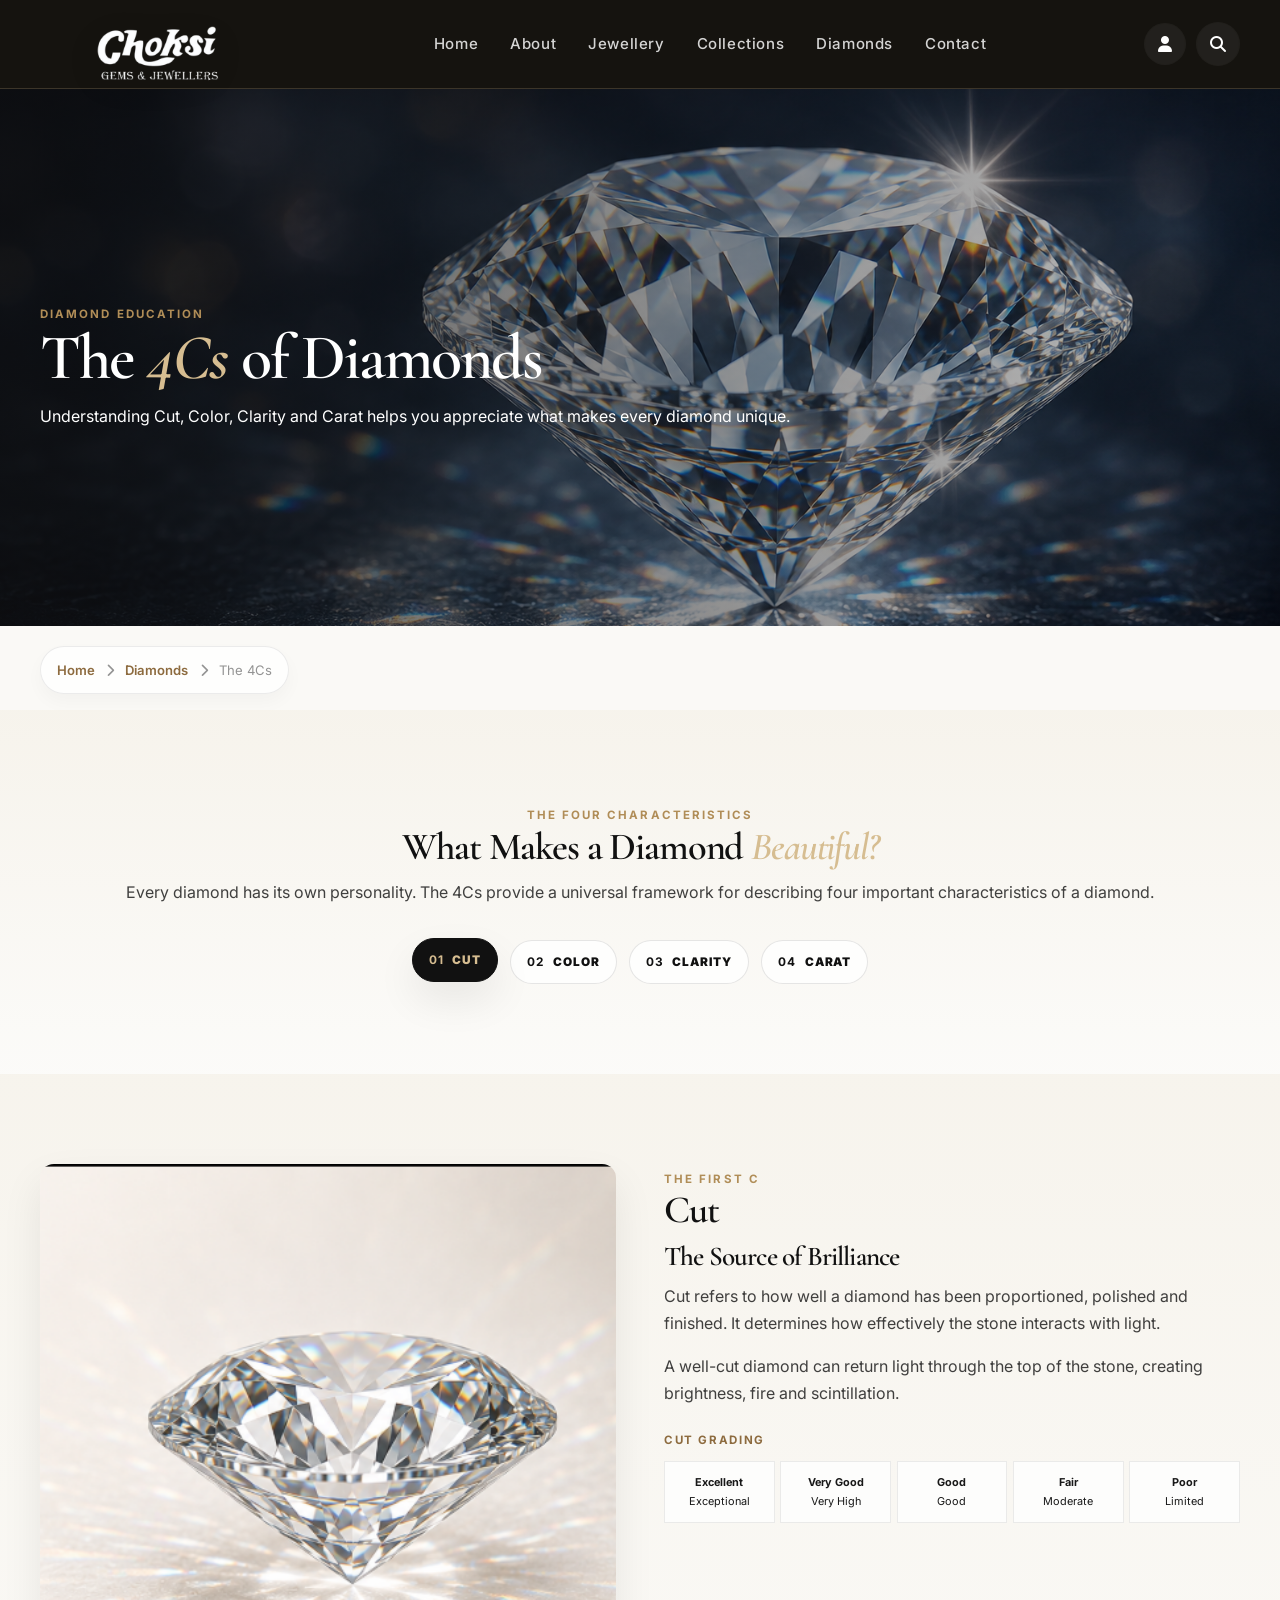
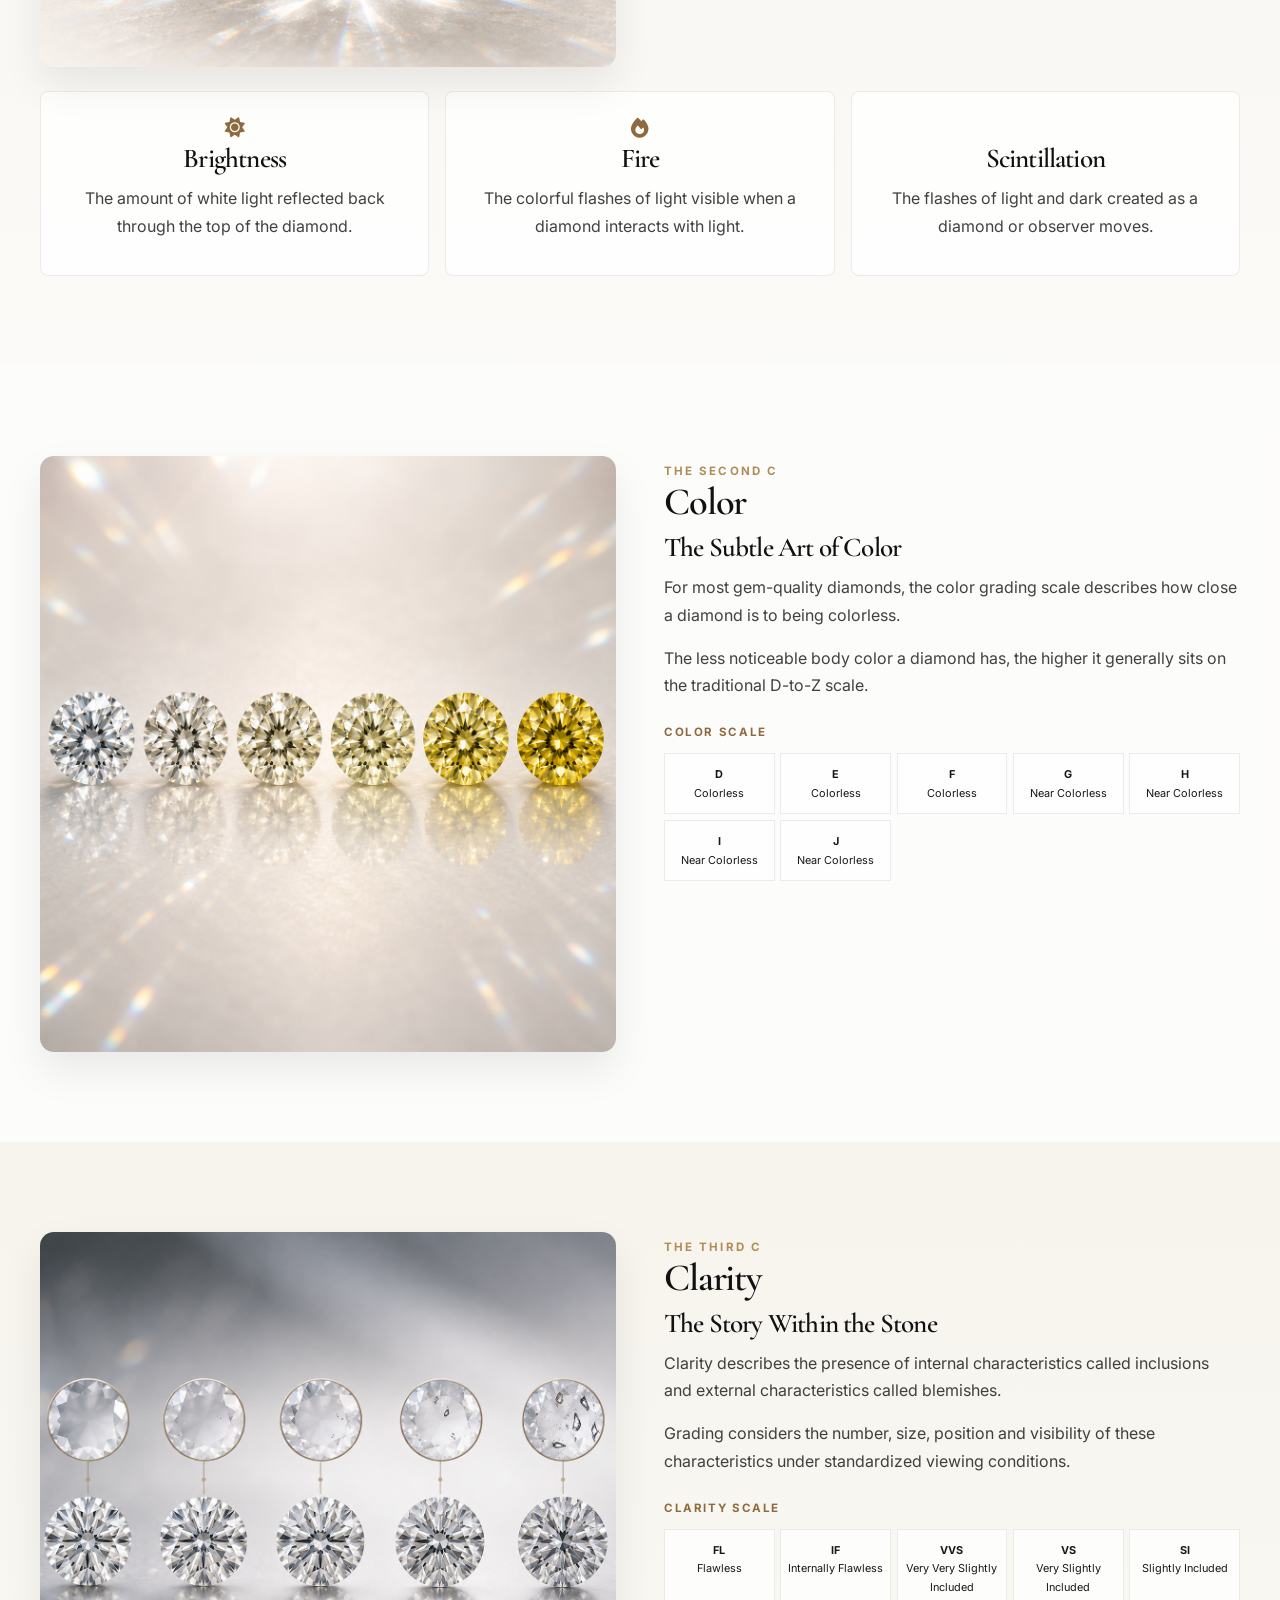
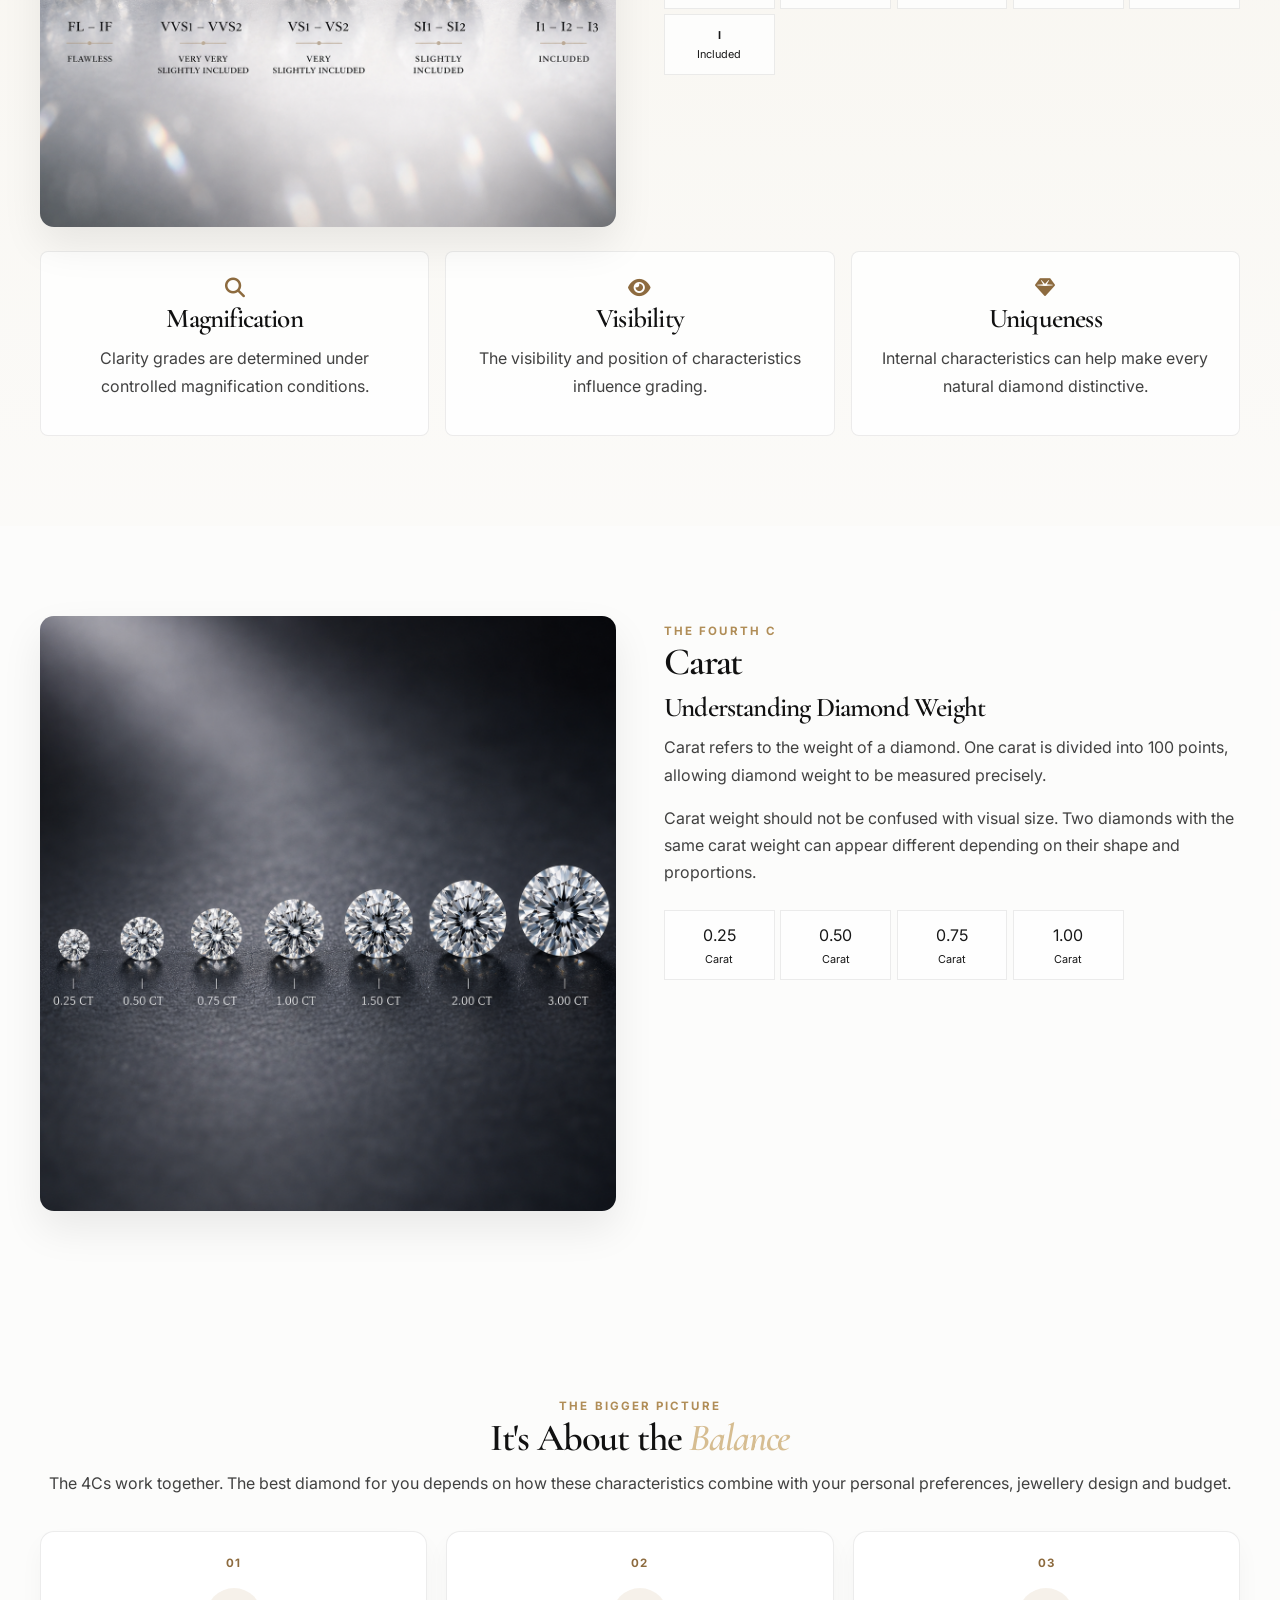
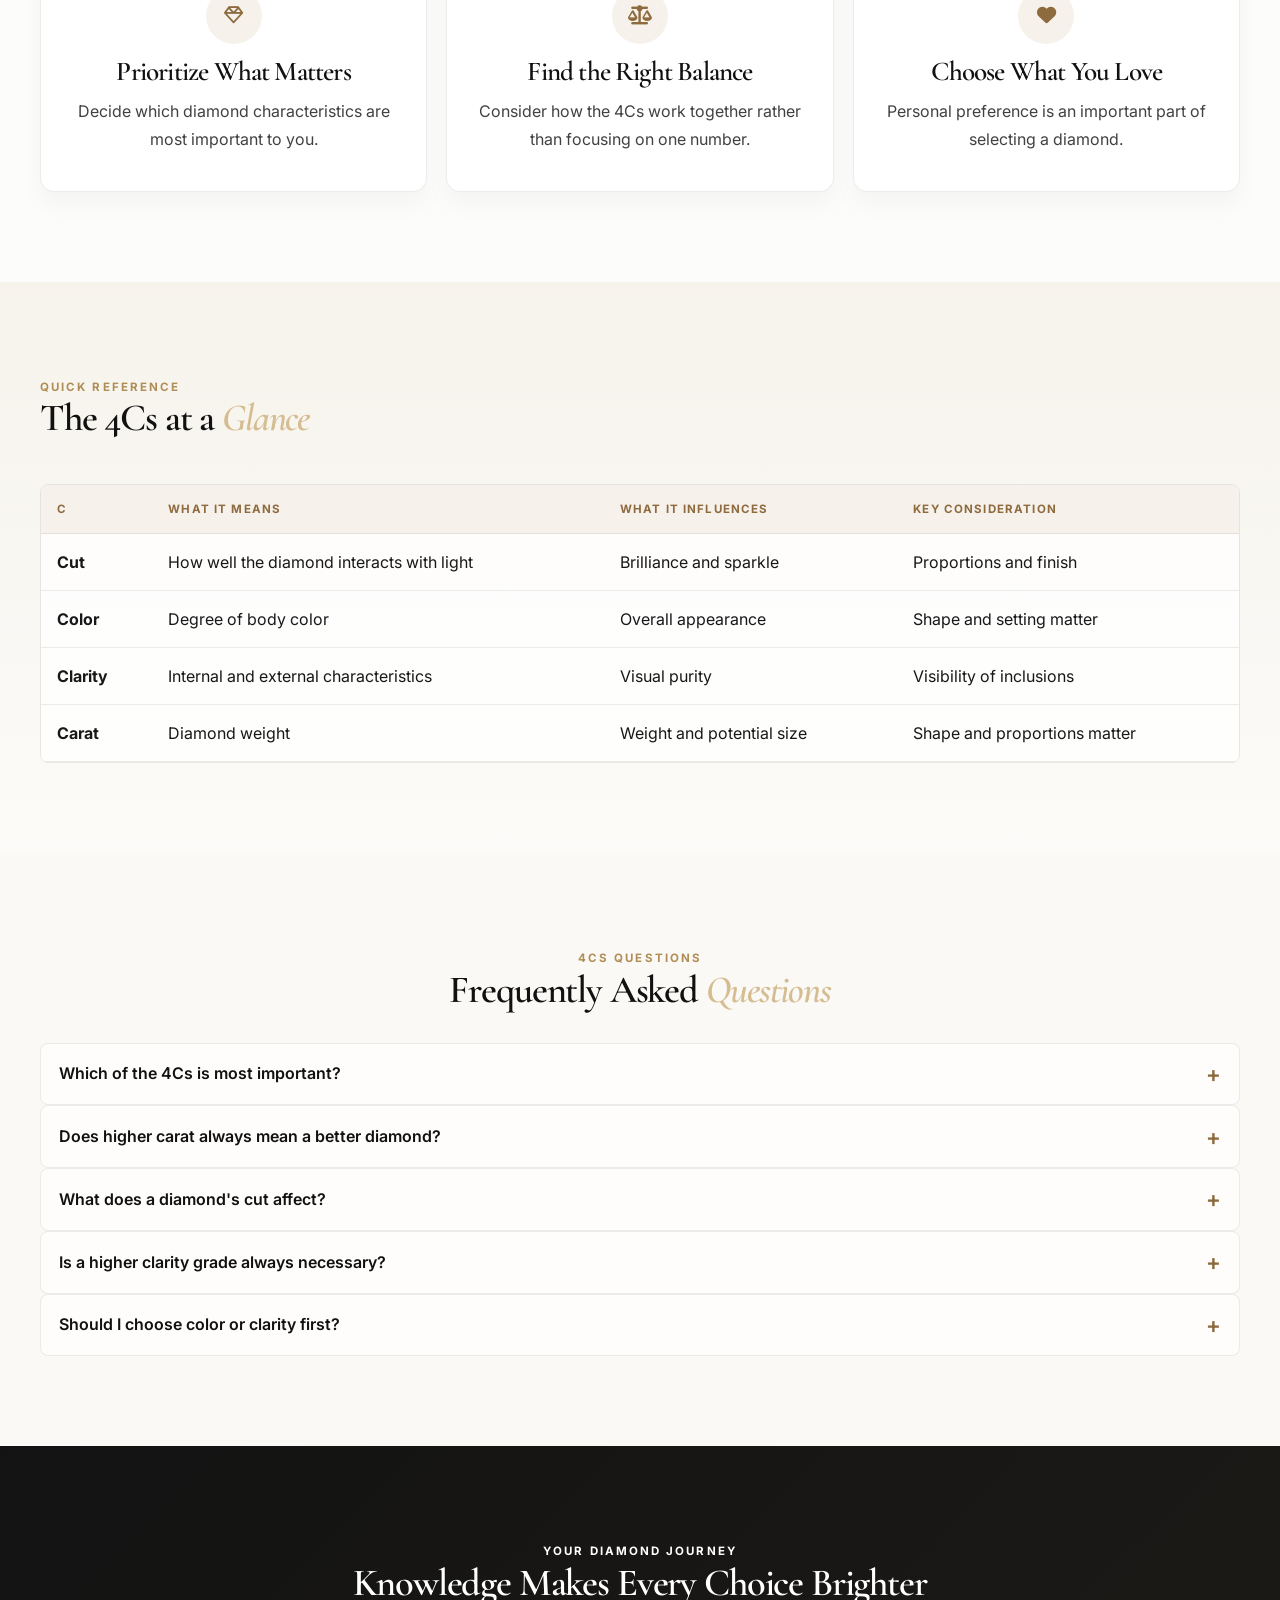
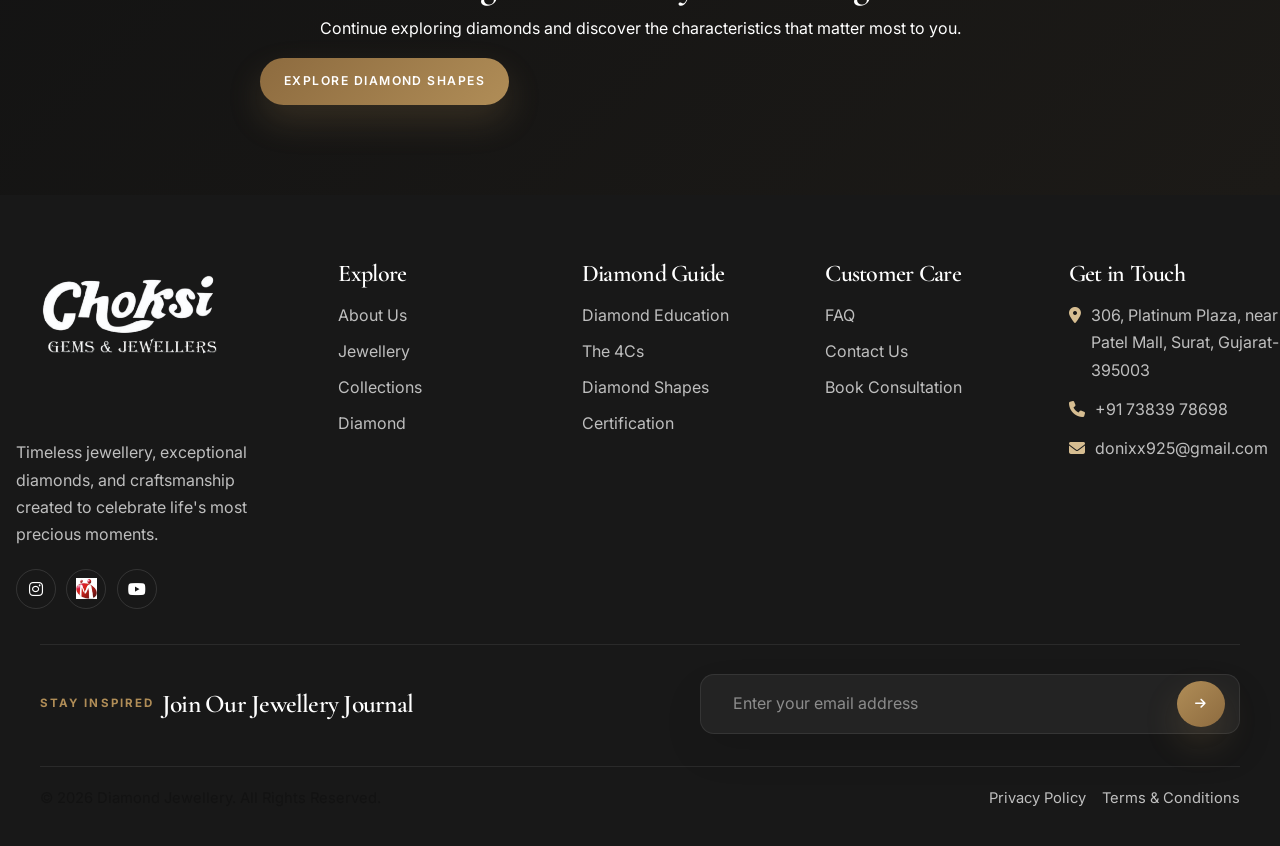
==== 4cs.html @ 99a8dbec "Initial commit" ====
<!DOCTYPE html>
<html lang="en">

<head>

    <meta charset="UTF-8">

    <meta name="viewport" content="width=device-width, initial-scale=1.0">

    <meta name="description"
        content="Learn about the 4Cs of diamonds: Cut, Color, Clarity and Carat. Understand diamond grading, quality and how each characteristic affects beauty and value.">

    <meta name="keywords"
        content="diamond 4Cs, diamond cut, diamond color, diamond clarity, diamond carat, diamond grading, diamond quality">

    <meta name="author" content="Diamond Jewellery">

    <title>
        The 4Cs of Diamonds | Diamond Jewellery
    </title>


    <!-- Google Fonts -->

    <link rel="preconnect" href="https://fonts.googleapis.com">

    <link rel="preconnect" href="https://fonts.gstatic.com" crossorigin>


    <!-- Bootstrap 5 -->
    <link href="https://cdn.jsdelivr.net/npm/bootstrap@5.3.3/dist/css/bootstrap.min.css" rel="stylesheet">
    <!-- Main CSS -->

    <link rel="stylesheet" href="css/style.css">


    <!-- Font Awesome -->

    <link rel="stylesheet" href="https://cdnjs.cloudflare.com/ajax/libs/font-awesome/6.5.2/css/all.min.css">

</head>


<body>


    <!-- =====================================================
         HEADER
    ====================================================== -->

    <header class="site-header">

        <div class="header-container">

            <!-- Logo -->
            <a href="index.html" class="logo"><img src="images/logo.png" alt="Diamond Jewellery Logo"></a>


            <!-- Desktop Navigation -->
            <nav class="main-navigation" aria-label="Main Navigation">

                <ul class="nav-list">

                    <li class="nav-item">
                        <a href="index.html" class="nav-link active">
                            Home
                        </a>
                    </li>

                    <li class="nav-item">
                        <a href="about.html" class="nav-link">
                            About
                        </a>
                    </li>


                    <!-- Jewellery Dropdown -->
                    <li class="nav-item dropdown">

                        <a href="jewellery.html" class="nav-link">
                            Jewellery
                            <!-- <i class="fa-solid fa-chevron-down"></i> -->
                        </a>

                        <!-- <div class="dropdown-menu">

                            <a href="jewellery.html#rings">
                                <i class="fa-regular fa-gem"></i>
                                Rings
                            </a>

                            <a href="jewellery.html#earrings">
                                <i class="fa-regular fa-gem"></i>
                                Earrings
                            </a>

                            <a href="jewellery.html#necklaces">
                                <i class="fa-regular fa-gem"></i>
                                Necklaces
                            </a>

                            <a href="jewellery.html#bracelets">
                                <i class="fa-regular fa-gem"></i>
                                Bracelets
                            </a>

                            <a href="jewellery.html#pendants">
                                <i class="fa-regular fa-gem"></i>
                                Pendants
                            </a>

                            <a href="jewellery.html#bridal">
                                <i class="fa-regular fa-gem"></i>
                                Bridal Jewellery
                            </a>

                        </div> -->

                    </li>


                    <!-- Collections Dropdown -->
                    <li class="nav-item dropdown">

                        <a href="collections.html" class="nav-link">
                            Collections
                            <!-- <i class="fa-solid fa-chevron-down"></i> -->
                        </a>

                        <!-- <div class="dropdown-menu">

                            <a href="collections.html#bridal">
                                Bridal Collection
                            </a>

                            <a href="collections.html#solitaire">
                                Solitaire Collection
                            </a>

                            <a href="collections.html#classic">
                                Classic Collection
                            </a>

                            <a href="collections.html#modern">
                                Modern Collection
                            </a>

                            <a href="collections.html#luxury">
                                Luxury Collection
                            </a>

                        </div> -->

                    </li>


                    <!-- Diamonds Dropdown -->
                    <li class="nav-item dropdown">

                        <a href="diamonds.html" class="nav-link">
                            Diamonds
                            <!-- <i class="fa-solid fa-chevron-down"></i> -->
                        </a>
                        <!-- 
                        <div class="dropdown-menu">

                            <a href="diamonds.html">
                                Diamond Education
                            </a>

                            <a href="4cs.html">
                                The 4Cs
                            </a>

                            <a href="diamond-shapes.html">
                                Diamond Shapes
                            </a>

                            <a href="diamond-guide.html">
                                Diamond Buying Guide
                            </a>

                            <a href="certification.html">
                                Certification
                            </a>

                        </div> -->

                    </li>


                    <li class="nav-item">
                        <a href="contact.html" class="nav-link">
                            Contact
                        </a>
                    </li>

                </ul>

            </nav>


            <!-- Header Actions -->
            <div class="header-actions">

                <button class="header-action search-button" aria-label="Search">

                    <i class="fa-solid fa-magnifying-glass"></i>

                </button>

                <!-- Mobile Menu Button -->
                <button class="mobile-menu-button" aria-label="Open navigation menu">

                    <span></span>
                    <span></span>
                    <span></span>

                </button>

            </div>

        </div>

    </header>


    <!-- =====================================================
         MAIN
    ====================================================== -->

    <main>


        <!-- =================================================
             PAGE HERO
        ================================================== -->

        <section class="page-hero four-cs-page-hero">


            <div class="page-hero-image">

                <img src="images/4cs-hero.png" alt="Diamond showing brilliance and facets">

            </div>


            <div class="page-hero-overlay"></div>


            <div class="page-hero-content">

                <span class="section-label">
                    DIAMOND EDUCATION
                </span>


                <h1>

                    The
                    <span>4Cs</span>
                    of Diamonds

                </h1>


                <p>

                    Understanding Cut, Color, Clarity and Carat
                    helps you appreciate what makes every diamond
                    unique.

                </p>

            </div>

        </section>


        <!-- =================================================
             BREADCRUMB
        ================================================== -->

        <div class="breadcrumb-container">

            <nav class="breadcrumb" aria-label="Breadcrumb">

                <a href="index.html">
                    Home
                </a>

                <span>

                    <i class="fa-solid fa-chevron-right"></i>

                </span>


                <a href="diamonds.html">
                    Diamonds
                </a>


                <span>

                    <i class="fa-solid fa-chevron-right"></i>

                </span>


                <span>
                    The 4Cs
                </span>

            </nav>

        </div>


        <!-- =================================================
             INTRODUCTION
        ================================================== -->

        <section class="four-cs-intro-section">

            <div class="section-container">


                <div class="section-heading centered">

                    <span class="section-label">
                        THE FOUR CHARACTERISTICS
                    </span>


                    <h2>

                        What Makes a Diamond
                        <span>Beautiful?</span>

                    </h2>


                    <p>

                        Every diamond has its own personality.
                        The 4Cs provide a universal framework
                        for describing four important characteristics
                        of a diamond.

                    </p>

                </div>


                <!-- 4Cs Navigation -->

                <div class="four-cs-navigation">

                    <a href="#cut" class="four-c-nav-item active">

                        <span>
                            01
                        </span>

                        <strong>
                            Cut
                        </strong>

                    </a>


                    <a href="#color" class="four-c-nav-item">

                        <span>
                            02
                        </span>

                        <strong>
                            Color
                        </strong>

                    </a>


                    <a href="#clarity" class="four-c-nav-item">

                        <span>
                            03
                        </span>

                        <strong>
                            Clarity
                        </strong>

                    </a>


                    <a href="#carat" class="four-c-nav-item">

                        <span>
                            04
                        </span>

                        <strong>
                            Carat
                        </strong>

                    </a>

                </div>

            </div>

        </section>


        <!-- =================================================
             01 CUT
        ================================================== -->

        <section class="four-c-detail-section" id="cut">


            <div class="section-container">


                <div class="four-c-detail-grid">


                    <!-- Image -->

                    <div class="four-c-detail-image">

                        <img src="images/diamond-cut.png" alt="Diamond cut and facets">

                        <span class="four-c-number">
                            01
                        </span>

                    </div>


                    <!-- Content -->

                    <div class="four-c-detail-content">


                        <span class="section-label">
                            THE FIRST C
                        </span>


                        <h2>
                            <span>Cut</span>
                        </h2>


                        <h3>
                            The Source of Brilliance
                        </h3>


                        <p>

                            Cut refers to how well a diamond has
                            been proportioned, polished and finished.
                            It determines how effectively the stone
                            interacts with light.

                        </p>


                        <p>

                            A well-cut diamond can return light
                            through the top of the stone, creating
                            brightness, fire and scintillation.

                        </p>


                        <!-- Cut Qualities -->

                        <div class="grading-scale cut-scale">


                            <div class="scale-title">

                                <span>
                                    CUT GRADING
                                </span>

                            </div>


                            <div class="scale-items">


                                <div class="scale-item excellent">

                                    <strong>
                                        Excellent
                                    </strong>

                                    <span>
                                        Exceptional
                                    </span>

                                </div>


                                <div class="scale-item">

                                    <strong>
                                        Very Good
                                    </strong>

                                    <span>
                                        Very High
                                    </span>

                                </div>


                                <div class="scale-item">

                                    <strong>
                                        Good
                                    </strong>

                                    <span>
                                        Good
                                    </span>

                                </div>


                                <div class="scale-item">

                                    <strong>
                                        Fair
                                    </strong>

                                    <span>
                                        Moderate
                                    </span>

                                </div>


                                <div class="scale-item">

                                    <strong>
                                        Poor
                                    </strong>

                                    <span>
                                        Limited
                                    </span>

                                </div>

                            </div>

                        </div>


                        <!-- <a href="diamond-guide.html" class="text-link">

                            Learn How to Choose Cut

                            <i class="fa-solid fa-arrow-right"></i>

                        </a> -->

                    </div>

                </div>


                <!-- Cut Details -->

                <div class="four-c-info-grid">


                    <article class="four-c-info-card">

                        <div class="info-icon">

                            <i class="fa-solid fa-sun"></i>

                        </div>

                        <h3>
                            Brightness
                        </h3>

                        <p>
                            The amount of white light reflected
                            back through the top of the diamond.
                        </p>

                    </article>


                    <article class="four-c-info-card">

                        <div class="info-icon">

                            <i class="fa-solid fa-fire"></i>

                        </div>

                        <h3>
                            Fire
                        </h3>

                        <p>
                            The colorful flashes of light visible
                            when a diamond interacts with light.
                        </p>

                    </article>


                    <article class="four-c-info-card">

                        <div class="info-icon">

                            <i class="fa-solid fa-sparkles"></i>

                        </div>

                        <h3>
                            Scintillation
                        </h3>

                        <p>
                            The flashes of light and dark created
                            as a diamond or observer moves.
                        </p>

                    </article>

                </div>

            </div>

        </section>


        <!-- =================================================
             02 COLOR
        ================================================== -->

        <section class="four-c-detail-section alternate" id="color">


            <div class="section-container">


                <div class="four-c-detail-grid reverse">


                    <!-- Image -->

                    <div class="four-c-detail-image">

                        <img src="images/diamond-color.png" alt="Diamond color comparison">

                        <span class="four-c-number">
                            02
                        </span>

                    </div>


                    <!-- Content -->

                    <div class="four-c-detail-content">


                        <span class="section-label">
                            THE SECOND C
                        </span>


                        <h2>
                            <span>Color</span>
                        </h2>


                        <h3>
                            The Subtle Art of Color
                        </h3>


                        <p>

                            For most gem-quality diamonds, the
                            color grading scale describes how
                            close a diamond is to being colorless.

                        </p>


                        <p>

                            The less noticeable body color a
                            diamond has, the higher it generally
                            sits on the traditional D-to-Z scale.

                        </p>


                        <!-- Color Scale -->

                        <div class="grading-scale color-scale">


                            <div class="scale-title">

                                <span>
                                    COLOR SCALE
                                </span>

                            </div>


                            <div class="color-spectrum">


                                <div class="color-grade grade-d">

                                    <strong>
                                        D
                                    </strong>

                                    <span>
                                        Colorless
                                    </span>

                                </div>


                                <div class="color-grade grade-e">

                                    <strong>
                                        E
                                    </strong>

                                    <span>
                                        Colorless
                                    </span>

                                </div>


                                <div class="color-grade grade-f">

                                    <strong>
                                        F
                                    </strong>

                                    <span>
                                        Colorless
                                    </span>

                                </div>


                                <div class="color-grade grade-g">

                                    <strong>
                                        G
                                    </strong>

                                    <span>
                                        Near Colorless
                                    </span>

                                </div>


                                <div class="color-grade grade-h">

                                    <strong>
                                        H
                                    </strong>

                                    <span>
                                        Near Colorless
                                    </span>

                                </div>


                                <div class="color-grade grade-i">

                                    <strong>
                                        I
                                    </strong>

                                    <span>
                                        Near Colorless
                                    </span>

                                </div>


                                <div class="color-grade grade-j">

                                    <strong>
                                        J
                                    </strong>

                                    <span>
                                        Near Colorless
                                    </span>

                                </div>

                            </div>

                        </div>

                        <!-- 
                        <a href="diamond-guide.html" class="text-link">

                            Explore Diamond Color

                            <i class="fa-solid fa-arrow-right"></i>

                        </a> -->

                    </div>

                </div>


                <!-- Color Information -->

                <!-- <div class="color-information">


                    <div class="color-info-image">

                        <img src="assets/images/color-comparison.jpg" alt="Diamond color comparison">

                    </div>


                    <div class="color-info-content">

                        <span class="section-label">
                            WHY COLOR MATTERS
                        </span>

                        <h3>
                            Finding the Right
                            <span>Balance</span>
                        </h3>

                        <p>

                            The ideal color grade depends on the
                            diamond shape, setting metal and your
                            personal preference.

                        </p>


                        <ul>

                            <li>

                                <i class="fa-solid fa-check"></i>

                                Colorless grades offer a very
                                crisp appearance.

                            </li>


                            <li>

                                <i class="fa-solid fa-check"></i>

                                Near-colorless grades can offer
                                excellent visual beauty.

                            </li>


                            <li>

                                <i class="fa-solid fa-check"></i>

                                Different shapes can show color
                                differently.

                            </li>

                        </ul>

                    </div>

                </div> -->

            </div>

        </section>


        <!-- =================================================
             03 CLARITY
        ================================================== -->

        <section class="four-c-detail-section" id="clarity">


            <div class="section-container">


                <div class="four-c-detail-grid">


                    <!-- Image -->

                    <div class="four-c-detail-image">

                        <img src="images/diamond-clarity.png" alt="Diamond clarity and inclusions">

                        <span class="four-c-number">
                            03
                        </span>

                    </div>


                    <!-- Content -->

                    <div class="four-c-detail-content">


                        <span class="section-label">
                            THE THIRD C
                        </span>


                        <h2>
                            <span>Clarity</span>
                        </h2>


                        <h3>
                            The Story Within the Stone
                        </h3>


                        <p>

                            Clarity describes the presence of
                            internal characteristics called
                            inclusions and external characteristics
                            called blemishes.

                        </p>


                        <p>

                            Grading considers the number, size,
                            position and visibility of these
                            characteristics under standardized
                            viewing conditions.

                        </p>


                        <!-- Clarity Scale -->

                        <div class="grading-scale clarity-scale">


                            <div class="scale-title">

                                <span>
                                    CLARITY SCALE
                                </span>

                            </div>


                            <div class="clarity-scale-items">


                                <div class="clarity-grade">

                                    <strong>
                                        FL
                                    </strong>

                                    <span>
                                        Flawless
                                    </span>

                                </div>


                                <div class="clarity-grade">

                                    <strong>
                                        IF
                                    </strong>

                                    <span>
                                        Internally Flawless
                                    </span>

                                </div>


                                <div class="clarity-grade">

                                    <strong>
                                        VVS
                                    </strong>

                                    <span>
                                        Very Very Slightly Included
                                    </span>

                                </div>


                                <div class="clarity-grade">

                                    <strong>
                                        VS
                                    </strong>

                                    <span>
                                        Very Slightly Included
                                    </span>

                                </div>


                                <div class="clarity-grade">

                                    <strong>
                                        SI
                                    </strong>

                                    <span>
                                        Slightly Included
                                    </span>

                                </div>


                                <div class="clarity-grade">

                                    <strong>
                                        I
                                    </strong>

                                    <span>
                                        Included
                                    </span>

                                </div>

                            </div>

                        </div>


                        <!-- <a href="diamond-guide.html" class="text-link">

                            Understand Clarity

                            <i class="fa-solid fa-arrow-right"></i>

                        </a> -->

                    </div>

                </div>


                <!-- Clarity Features -->

                <div class="clarity-feature-grid">


                    <article class="clarity-feature">

                        <div class="clarity-feature-icon">

                            <i class="fa-solid fa-magnifying-glass"></i>

                        </div>

                        <h3>
                            Magnification
                        </h3>

                        <p>
                            Clarity grades are determined under
                            controlled magnification conditions.
                        </p>

                    </article>


                    <article class="clarity-feature">

                        <div class="clarity-feature-icon">

                            <i class="fa-solid fa-eye"></i>

                        </div>

                        <h3>
                            Visibility
                        </h3>

                        <p>
                            The visibility and position of
                            characteristics influence grading.
                        </p>

                    </article>


                    <article class="clarity-feature">

                        <div class="clarity-feature-icon">

                            <i class="fa-solid fa-gem"></i>

                        </div>

                        <h3>
                            Uniqueness
                        </h3>

                        <p>
                            Internal characteristics can help
                            make every natural diamond distinctive.
                        </p>

                    </article>

                </div>

            </div>

        </section>


        <!-- =================================================
             04 CARAT
        ================================================== -->

        <section class="four-c-detail-section alternate" id="carat">


            <div class="section-container">


                <div class="four-c-detail-grid reverse">


                    <!-- Image -->

                    <div class="four-c-detail-image">

                        <img src="images/diamond-carat.png" alt="Diamond carat weight">

                        <span class="four-c-number">
                            04
                        </span>

                    </div>


                    <!-- Content -->

                    <div class="four-c-detail-content">


                        <span class="section-label">
                            THE FOURTH C
                        </span>


                        <h2>
                            <span>Carat</span>
                        </h2>


                        <h3>
                            Understanding Diamond Weight
                        </h3>


                        <p>

                            Carat refers to the weight of a diamond.
                            One carat is divided into 100 points,
                            allowing diamond weight to be measured
                            precisely.

                        </p>


                        <p>

                            Carat weight should not be confused
                            with visual size. Two diamonds with the
                            same carat weight can appear different
                            depending on their shape and proportions.

                        </p>


                        <!-- Carat Examples -->

                        <div class="carat-examples">


                            <div class="carat-item">

                                <div class="carat-stone">
                                    0.25
                                </div>

                                <span>
                                    Carat
                                </span>

                            </div>


                            <div class="carat-item">

                                <div class="carat-stone">
                                    0.50
                                </div>

                                <span>
                                    Carat
                                </span>

                            </div>


                            <div class="carat-item">

                                <div class="carat-stone">
                                    0.75
                                </div>

                                <span>
                                    Carat
                                </span>

                            </div>


                            <div class="carat-item">

                                <div class="carat-stone">
                                    1.00
                                </div>

                                <span>
                                    Carat
                                </span>

                            </div>

                        </div>


                        <!-- <a href="diamond-guide.html" class="text-link">

                            Explore Carat Weight

                            <i class="fa-solid fa-arrow-right"></i>

                        </a> -->

                    </div>

                </div>


                <!-- Carat vs Size -->

                <!-- <div class="carat-size-section">


                    <div class="carat-size-content">

                        <span class="section-label">
                            CARAT ≠ SIZE
                        </span>


                        <h3>
                            Weight Is Only
                            <span>One Part of the Picture</span>
                        </h3>


                        <p>

                            A diamond's visible size is influenced
                            by its dimensions, shape, cut proportions
                            and how the stone is viewed.

                        </p>


                        <p>

                            This is why two diamonds with identical
                            carat weights can have noticeably
                            different appearances.

                        </p>

                    </div>


                    <div class="carat-size-image">

                        <img src="assets/images/carat-size-comparison.jpg" alt="Diamond carat size comparison">

                    </div>

                </div> -->

            </div>

        </section>


        <!-- =================================================
             4Cs BALANCE
        ================================================== -->

        <section class="four-cs-balance-section">

            <div class="section-container">


                <div class="section-heading centered">

                    <span class="section-label">
                        THE BIGGER PICTURE
                    </span>


                    <h2>

                        It's About the
                        <span>Balance</span>

                    </h2>


                    <p>

                        The 4Cs work together. The best diamond
                        for you depends on how these characteristics
                        combine with your personal preferences,
                        jewellery design and budget.

                    </p>

                </div>


                <div class="balance-grid">


                    <article class="balance-card">

                        <span>
                            01
                        </span>

                        <div class="balance-icon">

                            <i class="fa-regular fa-gem"></i>

                        </div>

                        <h3>
                            Prioritize What Matters
                        </h3>

                        <p>
                            Decide which diamond characteristics
                            are most important to you.
                        </p>

                    </article>


                    <article class="balance-card">

                        <span>
                            02
                        </span>

                        <div class="balance-icon">

                            <i class="fa-solid fa-scale-balanced"></i>

                        </div>

                        <h3>
                            Find the Right Balance
                        </h3>

                        <p>
                            Consider how the 4Cs work together
                            rather than focusing on one number.
                        </p>

                    </article>


                    <article class="balance-card">

                        <span>
                            03
                        </span>

                        <div class="balance-icon">

                            <i class="fa-solid fa-heart"></i>

                        </div>

                        <h3>
                            Choose What You Love
                        </h3>

                        <p>
                            Personal preference is an important
                            part of selecting a diamond.
                        </p>

                    </article>

                </div>

            </div>

        </section>


        <!-- =================================================
             QUICK COMPARISON
        ================================================== -->

        <section class="four-cs-comparison-section">

            <div class="section-container">


                <div class="section-heading">

                    <div>

                        <span class="section-label">
                            QUICK REFERENCE
                        </span>


                        <h2>
                            The 4Cs at a
                            <span>Glance</span>
                        </h2>

                    </div>

                </div>


                <div class="four-cs-table-wrapper">

                    <table class="four-cs-table">

                        <thead>

                            <tr>

                                <th>
                                    C
                                </th>

                                <th>
                                    What It Means
                                </th>

                                <th>
                                    What It Influences
                                </th>

                                <th>
                                    Key Consideration
                                </th>

                            </tr>

                        </thead>


                        <tbody>

                            <tr>

                                <td>

                                    <strong>
                                        Cut
                                    </strong>

                                </td>

                                <td>
                                    How well the diamond
                                    interacts with light
                                </td>

                                <td>
                                    Brilliance and sparkle
                                </td>

                                <td>
                                    Proportions and finish
                                </td>

                            </tr>


                            <tr>

                                <td>

                                    <strong>
                                        Color
                                    </strong>

                                </td>

                                <td>
                                    Degree of body color
                                </td>

                                <td>
                                    Overall appearance
                                </td>

                                <td>
                                    Shape and setting matter
                                </td>

                            </tr>


                            <tr>

                                <td>

                                    <strong>
                                        Clarity
                                    </strong>

                                </td>

                                <td>
                                    Internal and external
                                    characteristics
                                </td>

                                <td>
                                    Visual purity
                                </td>

                                <td>
                                    Visibility of inclusions
                                </td>

                            </tr>


                            <tr>

                                <td>

                                    <strong>
                                        Carat
                                    </strong>

                                </td>

                                <td>
                                    Diamond weight
                                </td>

                                <td>
                                    Weight and potential size
                                </td>

                                <td>
                                    Shape and proportions matter
                                </td>

                            </tr>

                        </tbody>

                    </table>

                </div>

            </div>

        </section>


        <!-- =================================================
             BUYING GUIDE CTA
        ================================================== -->

        <!-- <section class="four-cs-buying-section">

            <div class="section-container">


                <div class="buying-guide-grid">


                    <div class="buying-guide-image">

                        <img src="assets/images/diamond-buying-guide.jpg" alt="Diamond buying guide">

                    </div>


                    <div class="buying-guide-content">

                        <span class="section-label">
                            READY TO CHOOSE?
                        </span>


                        <h2>

                            Put the 4Cs Into
                            <span>Practice</span>

                        </h2>


                        <p>

                            Now that you understand the fundamentals,
                            explore our diamond buying guide to learn
                            how to compare diamonds and choose the
                            right stone for your jewellery.

                        </p>


                        <a href="diamond-guide.html" class="btn btn-primary">

                            Read the Diamond Guide

                            <i class="fa-solid fa-arrow-right"></i>

                        </a>

                    </div>

                </div>

            </div>

        </section> -->


        <!-- =================================================
             FAQ
        ================================================== -->

        <section class="four-cs-faq-section">

            <div class="section-container">


                <div class="section-heading centered">

                    <span class="section-label">
                        4Cs QUESTIONS
                    </span>


                    <h2>

                        Frequently Asked
                        <span>Questions</span>

                    </h2>

                </div>


                <div class="faq-list">


                    <details class="faq-item">

                        <summary>

                            Which of the 4Cs is most important?



                        </summary>


                        <p>

                            The importance of each C depends on
                            your priorities. Cut is particularly
                            important for how a diamond interacts
                            with light, while color, clarity and
                            carat contribute to its overall appearance.

                        </p>

                    </details>


                    <details class="faq-item">

                        <summary>

                            Does higher carat always mean a better diamond?



                        </summary>


                        <p>

                            No. Carat measures weight, not overall
                            quality. A smaller diamond with an
                            excellent cut can appear more brilliant
                            than a larger diamond with weaker proportions.

                        </p>

                    </details>


                    <details class="faq-item">

                        <summary>

                            What does a diamond's cut affect?



                        </summary>


                        <p>

                            Cut affects how effectively the diamond
                            reflects and returns light, influencing
                            brightness, fire and scintillation.

                        </p>

                    </details>


                    <details class="faq-item">

                        <summary>

                            Is a higher clarity grade always necessary?



                        </summary>


                        <p>

                            Not necessarily. The ideal clarity grade
                            depends on the diamond's characteristics,
                            shape and how visible its inclusions are.

                        </p>

                    </details>


                    <details class="faq-item">

                        <summary>

                            Should I choose color or clarity first?



                        </summary>


                        <p>

                            There is no universal order. Your choice
                            can depend on the diamond shape, metal,
                            desired appearance and personal priorities.

                        </p>

                    </details>

                </div>

            </div>

        </section>


        <!-- =================================================
             FINAL CTA
        ================================================== -->

        <section class="final-cta-section">

            <div class="final-cta-content">


                <span class="section-label">
                    YOUR DIAMOND JOURNEY
                </span>


                <h2>

                    Knowledge Makes
                    <span>Every Choice Brighter</span>

                </h2>


                <p>

                    Continue exploring diamonds and discover
                    the characteristics that matter most to you.

                </p>


                <div class="final-cta-buttons">


                    <a href="diamond-shapes.html" class="btn btn-primary">

                        Explore Diamond Shapes

                    </a>

                    <!-- 
                    <a href="diamond-guide.html" class="btn btn-outline">

                        Read Buying Guide

                    </a> -->

                </div>

            </div>

        </section>

    </main>


    <!-- =====================================================
         FOOTER
    ====================================================== -->

    <footer class="site-footer">

        <div class="footer-container">


            <!-- Footer Brand -->
            <div class="footer-brand">

                <a href="index.html" class="footer-logo">
                    <img src="images/logo.png" alt="Diamond Jewellery Logo">
                </a>

                <p>
                    Timeless jewellery, exceptional diamonds,
                    and craftsmanship created to celebrate
                    life's most precious moments.
                </p>


                <!-- Social Media -->
                <div class="social-links">

                    <a href="https://www.instagram.com/choksi_gems_and_jewellers?igsi=MWF3czVid2NnbDNrcA=="
                        aria-label="Instagram" target="_blank">
                        <i class="fa-brands fa-instagram"></i>
                    </a>

                    <a href="https://www.indiamart.com/choksi-gems-jewellers/?srsltid=AfmBOorEammjpuiLPltnYjoOYVojUjMAlZFIdzOosgFFlZhU5rokv1G6" aria-label="IndiaMart" target="_blank">
                        <img src="images/indiamart-logo.png" alt="">
                    </a>

                    <a href="https://www.youtube.com/@ChoksiGemsandjewellers" aria-label="YouTube" target="_blank">
                        <i class="fa-brands fa-youtube"></i>
                    </a>

                </div>

            </div>


            <!-- Quick Links -->
            <div class="footer-column">

                <h3>Explore</h3>

                <ul>

                    <li>
                        <a href="about.html">About Us</a>
                    </li>

                    <li>
                        <a href="jewellery.html">Jewellery</a>
                    </li>

                    <li>
                        <a href="collections.html">Collections</a>
                    </li>

                    <li>
                        <a href="diamonds.html">Diamond</a>
                    </li>
                </ul>

            </div>


            <!-- Diamond Education -->
            <div class="footer-column">

                <h3>Diamond Guide</h3>

                <ul>

                    <li>
                        <a href="diamonds.html">
                            Diamond Education
                        </a>
                    </li>

                    <li>
                        <a href="4cs.html">
                            The 4Cs
                        </a>
                    </li>

                    <li>
                        <a href="diamond-shapes.html">
                            Diamond Shapes
                        </a>
                    </li>
                    <!-- 
                    <li>
                        <a href="diamond-guide.html">
                            Buying Guide
                        </a>
                    </li> -->

                    <li>
                        <a href="certification.html">
                            Certification
                        </a>
                    </li>

                </ul>

            </div>


            <!-- Customer Care -->
            <div class="footer-column">

                <h3>Customer Care</h3>

                <ul>
                    <li>
                        <a href="faq.html">
                            FAQ
                        </a>
                    </li>

                    <li>
                        <a href="contact.html">
                            Contact Us
                        </a>
                    </li>

                    <li>
                        <a href="contact.html">
                            Book Consultation
                        </a>
                    </li>

                </ul>

            </div>


            <!-- Contact -->
            <div class="footer-column footer-contact">

                <h3>Get in Touch</h3>

                <address>

                    <p>
                        <i class="fa-solid fa-location-dot"></i>
                        306, Platinum Plaza, near Patel Mall, Surat, Gujarat-395003
                    </p>

                    <p>
                        <i class="fa-solid fa-phone"></i>

                        <a href="tel:+917383978698">
                            +91 73839 78698
                        </a>
                    </p>

                    <p>
                        <i class="fa-solid fa-envelope"></i>

                        <a href="mailto:donixx925@gmail.com">
                            donixx925@gmail.com
                        </a>
                    </p>

                </address>

            </div>

        </div>


        <!-- Newsletter -->
        <div class="footer-newsletter">

            <div class="d-flex gap-2">

                <span class="section-label">
                    STAY INSPIRED
                </span>

                <h3>
                    Join Our Jewellery Journal
                </h3>

            </div>


            <form class="newsletter-form">

                <label for="newsletter-email" class="sr-only">
                    Email Address
                </label>

                <input type="email" id="newsletter-email" name="email" placeholder="Enter your email address" required>

                <button type="submit" aria-label="Subscribe">
                    <i class="fa-solid fa-arrow-right"></i>
                </button>

            </form>

        </div>


        <!-- Footer Bottom -->
        <div class="footer-bottom">

            <p>
                &copy; 2026 Diamond Jewellery.
                All Rights Reserved.
            </p>

            <div class="footer-legal">

                <a href="#">
                    Privacy Policy
                </a>

                <a href="#">
                    Terms & Conditions
                </a>
            </div>

        </div>

    </footer>


    <!-- =====================================================
         SEARCH OVERLAY
    ====================================================== -->

    <div class="search-overlay">


        <button class="search-close" aria-label="Close search">

            <i class="fa-solid fa-xmark"></i>

        </button>


        <div class="search-container">


            <span class="section-label">
                SEARCH
            </span>


            <h2>

                What are you
                <span>looking for?</span>

            </h2>


            <form class="search-form">


                <input type="search" placeholder="Search diamonds, jewellery, guides..." aria-label="Search">


                <button type="submit" aria-label="Submit search">

                    <i class="fa-solid fa-magnifying-glass"></i>

                </button>


            </form>

        </div>

    </div>


    <!-- JavaScript -->

    <script src="https://cdn.jsdelivr.net/npm/bootstrap@5.3.3/dist/js/bootstrap.bundle.min.js"></script>
    <script src="js/script.js"></script>

</body>

</html>
---- css/style.css ----
@import url('https://fonts.googleapis.com/css2?family=Cormorant+Garamond:wght@500;600;700&family=Inter:wght@400;500;600;700&display=swap');

:root {
    --gold: #b08d57;
    --gold-deep: #8d6b3f;
    --gold-soft: #d6bd91;
    --gold-pale: #f0e2c7;
    --champagne: #e8d8b8;
    --black: #111111;
    --dark: #181818;
    --white: #ffffff;
    --off-white: #faf9f6;
    --cream: #f5f1e8;
    --soft-gray: #77766f;
    --light-gray: #e8e6e1;
    --border: rgba(17, 17, 17, 0.08);
    --shadow-soft: 0 18px 40px rgba(17, 17, 17, 0.08);
    --shadow-strong: 0 26px 60px rgba(17, 17, 17, 0.12);
    --radius: 14px;
    --radius-sm: 8px;
    --radius-xs: 4px;
    --container: 1200px;
    --side-space: 32px;
    --header-height: 88px;
    --transition: 0.35s ease;
}

* {
    box-sizing: border-box;
}

html {
    scroll-behavior: smooth;
}

body {
    margin: 0;
    font-family: 'Inter', sans-serif;
    background: var(--off-white);
    color: var(--dark);
    line-height: 1.7;
    overflow-x: hidden;
    -webkit-font-smoothing: antialiased;
    text-rendering: optimizeLegibility;
}

body.menu-open,
body.search-open,
body.modal-open {
    overflow: hidden;
}

a {
    color: inherit;
    text-decoration: none;
}

img {
    max-width: 100%;
    display: block;
}

button,
input,
select,
textarea {
    font: inherit;
}

button {
    cursor: pointer;
}

p {
    margin: 0 0 1rem;
    color: rgba(17, 17, 17, 0.8);
}

ul,
ol {
    margin: 0;
    padding: 0;
    list-style: none;
}

h1,
h2,
h3,
h4,
h5,
h6 {
    margin: 0 0 0.8rem;
    font-family: 'Cormorant Garamond', serif;
    color: var(--black);
    line-height: 1;
    letter-spacing: -0.03em;
    font-weight: 600;
}

h1 {
    font-size: clamp(2.9rem, 5vw, 6.2rem);
}

h2 {
    font-size: clamp(2.4rem, 3vw, 4.4rem);
}

h3 {
    font-size: clamp(1.7rem, 2vw, 2.6rem);
}

h4 {
    font-size: clamp(1.35rem, 1.5vw, 1.8rem);
}

::selection {
    background: rgba(176, 141, 87, 0.22);
}

:focus-visible {
    outline: 3px solid rgba(176, 141, 87, 0.55);
    outline-offset: 3px;
}

.section-container,
.header-container,
.footer-container,
.page-hero-content,
.container {
    width: min(var(--container), calc(100% - (var(--side-space) * 2)));
    max-width: var(--container);
    margin-left: auto;
    margin-right: auto;
}

.site-header {
    position: sticky;
    top: 0;
    z-index: 50;
    background: #15130f;
    backdrop-filter: blur(12px);
    -webkit-backdrop-filter: blur(12px);
    border-bottom: 1px solid rgba(214, 189, 145, 0.2);
    transition: background var(--transition), box-shadow var(--transition), border-color var(--transition);
}

.site-header.header-scrolled {
    background: #100f0d;
    box-shadow: 0 8px 26px rgba(0, 0, 0, 0.22);
    border-color: rgba(214, 189, 145, 0.28);
}

.header-container {
    min-height: var(--header-height);
    display: flex;
    align-items: center;
    justify-content: space-between;
    gap: 20px;
}

.logo {
    display: inline-flex;
    align-items: center;
    justify-content: center;
    width: 236px;
    height: 76px;
    flex-shrink: 0;
}

.logo img {
    width: 180px;
    height: auto;
    object-fit: contain;
    object-position: center;
    filter: drop-shadow(0 10px 18px rgba(17, 17, 17, 0.08));
}

.main-navigation {
    flex: 1;
    display: flex;
    justify-content: center;
    min-width: 0;
}

.nav-list {
    display: flex;
    align-items: center;
    justify-content: center;
    gap: 2rem;
    flex-wrap: wrap;
}

.nav-item {
    position: relative;
}

.nav-link {
    position: relative;
    display: inline-flex;
    align-items: center;
    gap: 8px;
    padding: 14px 0;
    color: rgba(255, 255, 255, 0.82);
    font-size: 0.94rem;
    letter-spacing: 0.04em;
    font-weight: 500;
    transition: color var(--transition);
}

.nav-link::after {
    content: '';
    position: absolute;
    left: 0;
    bottom: 6px;
    width: 100%;
    height: 2px;
    background: linear-gradient(90deg, var(--gold), var(--gold-soft));
    transform: scaleX(0);
    transform-origin: left center;
    transition: transform 0.35s ease;
}

.nav-link:hover,
.nav-link.active,
.nav-link:focus-visible {
    color: var(--gold-soft);
}

.nav-link:hover::after,
.nav-link.active::after,
.nav-link:focus-visible::after {
    transform: scaleX(1);
}

.dropdown {
    position: relative;
}

.dropdown-menu {
    position: absolute;
    top: calc(100% + 12px);
    left: 50%;
    transform: translateX(-50%) translateY(10px);
    min-width: 220px;
    background: rgba(255, 255, 255, 0.98);
    border: 1px solid rgba(17, 17, 17, 0.05);
    border-radius: var(--radius-xs);
    box-shadow: var(--shadow-soft);
    padding: 0.7rem 0;
    opacity: 0;
    visibility: hidden;
    pointer-events: none;
    transition: all var(--transition);
    z-index: 30;
    display: block;
}

.dropdown-menu a {
    display: flex;
    align-items: center;
    gap: 10px;
    padding: 0.7rem 1rem;
    color: var(--black);
    transition: background var(--transition), color var(--transition), transform var(--transition);
}

.dropdown-menu a:hover,
.dropdown-menu a:focus-visible {
    background: rgba(176, 141, 87, 0.08);
    color: var(--gold-deep);
    transform: translateX(2px);
}

.dropdown:hover .dropdown-menu,
.dropdown:focus-within .dropdown-menu,
.dropdown.menu-open .dropdown-menu {
    opacity: 1;
    visibility: visible;
    pointer-events: auto;
    transform: translateX(-50%) translateY(0);
}

.header-actions {
    display: flex;
    align-items: center;
    gap: 10px;
    flex-shrink: 0;
}

.header-cta {
    display: none;
}

.header-action,
.mobile-menu-button,
.auth-toggle,
.search-close,
.icon-button {
    width: 44px;
    height: 44px;
    border-radius: 50%;
    border: 1px solid rgba(17, 17, 17, 0.08);
    background: rgba(255, 255, 255, 0.06);
    color: var(--white);
    display: inline-flex;
    align-items: center;
    justify-content: center;
    transition: transform var(--transition), border-color var(--transition), background var(--transition), box-shadow var(--transition);
}

.header-action:hover,
.mobile-menu-button:hover,
.auth-toggle:hover,
.search-close:hover,
.icon-button:hover,
.mobile-menu-button.is-active {
    background: rgba(176, 141, 87, 0.09);
    border-color: rgba(176, 141, 87, 0.38);
    transform: translateY(-1px);
    box-shadow: 0 12px 24px rgba(176, 141, 87, 0.12);
}

.header-cta,
.btn,
button[type='submit'] {
    display: inline-flex;
    align-items: center;
    justify-content: center;
    gap: 10px;
    border: none;
    border-radius: 999px;
    padding: 0.9rem 1.5rem;
    font-size: 0.76rem;
    letter-spacing: 0.12em;
    text-transform: uppercase;
    font-weight: 600;
    transition: all var(--transition);
    white-space: nowrap;
}

.header-cta,
.btn-primary,
button[type='submit'] {
    background: linear-gradient(135deg, var(--gold-deep), var(--gold));
    color: var(--white);
    box-shadow: 0 16px 35px rgba(176, 141, 87, 0.2);
}

.header-cta:hover,
.btn-primary:hover,
button[type='submit']:hover {
    background: var(--black);
    transform: translateY(-2px);
    box-shadow: 0 18px 42px rgba(17, 17, 17, 0.14);
}

.btn-outline {
    background: transparent;
    color: var(--gold-deep);
    border: 1px solid rgba(176, 141, 87, 0.7);
}

.btn-outline:hover {
    background: var(--gold);
    color: var(--white);
    border-color: var(--gold);
}

.btn-link {
    background: transparent;
    color: var(--gold-deep);
    padding-left: 0;
    padding-right: 0;
    letter-spacing: 0.06em;
}

.mobile-menu-button {
    display: none;
    position: relative;
    overflow: hidden;
}

.mobile-menu-button span {
    position: absolute;
    width: 18px;
    height: 2px;
    background: var(--gold-soft);
    border-radius: 999px;
    transition: transform var(--transition), opacity var(--transition), top var(--transition);
}

.mobile-menu-button span:nth-child(1) {
    top: 15px;
}

.mobile-menu-button span:nth-child(2) {
    top: 21px;
}

.mobile-menu-button span:nth-child(3) {
    top: 27px;
}

.mobile-menu-button.is-active span:nth-child(1) {
    top: 21px;
    transform: rotate(45deg);
}

.mobile-menu-button.is-active span:nth-child(2) {
    opacity: 0;
}

.mobile-menu-button.is-active span:nth-child(3) {
    top: 21px;
    transform: rotate(-45deg);
}

main {
    display: block;
}

section {
    padding: 90px 0;
}

.page-hero {
    position: relative;
    overflow: hidden;
    background: linear-gradient(135deg, #111111, #1d1b18);
}

.hero-section {
    background: linear-gradient(135deg,
            #000000 0%,
            #02050a 40%,
            #071321 100%);
    display: grid;
    grid-template-columns: 1.05fr 0.95fr;
    align-items: stretch;
    min-height: 0;
    padding: 0;
}

.hero-content {
    width: min(var(--container), calc(100% - 32px));
    margin: 0 auto;
    padding: 80px 0 80px;
    z-index: 2;
    position: relative;
}

.hero-subtitle,
.section-label,
.content-label {
    display: inline-block;
    font-size: 0.72rem;
    line-height: 1.5;
    letter-spacing: 0.18em;
    text-transform: uppercase;
    font-weight: 700;
    color: var(--gold);
    max-width: 100%;
    overflow-wrap: anywhere;
}

.hero-title {
    color: var(--white);
    margin: 1rem 0 1rem;
    max-width: 620px;
}

.hero-title span,
.section-heading h2 span,
.page-hero-content h1 span,
.inline-accent {
    color: var(--gold-soft);
    font-style: italic;
}

.hero-description {
    max-width: 540px;
    color: rgba(255, 255, 255, 0.8);
    font-size: 1.04rem;
    margin-bottom: 2rem;
}

.hero-buttons,
.final-cta-buttons {
    display: flex;
    justify-content: start;
    align-items: start;
    flex-wrap: wrap;
    gap: 14px;
}

.hero-image {
    position: relative;
    width: 100%;
    height: 100%;
    min-height: 630px;
    overflow: hidden;
}

.hero-image img {
    display: block;
    width: 100%;
    height: 100%;
    min-height: 0;
    object-fit: cover;
    object-position: center;
    transition: transform 0.8s ease;
}

.page-hero-image img,
.category-image img,
.intro-image img,
.contact-form-image img,
.card-image img,
.image-block img {
    width: 100%;
    height: 100%;
    object-fit: cover;
    transition: transform 0.8s ease;
}

.hero-image::before {
    content: '';
    position: absolute;
    inset: 0;
    background: linear-gradient(90deg,
            rgba(17, 17, 17, 0.35),
            rgba(17, 17, 17, 0.05));
    z-index: 1;
    pointer-events: none;
}

.hero-image:hover img {
    transform: scale(1.02);
}


.page-hero-image:hover img,
.category-image:hover img,
.intro-image:hover img,
.card-image:hover img,
.image-block:hover img {
    transform: scale(1.04);
}

.hero-scroll {
    position: absolute;
    left: 50%;
    bottom: 26px;
    transform: translateX(-50%);
    display: inline-flex;
    align-items: center;
    gap: 12px;
    color: rgba(255, 255, 255, 0.7);
    letter-spacing: 0.18em;
    text-transform: uppercase;
    font-size: 0.72rem;
    z-index: 2;
}

.section-heading {
    display: flex;
    align-items: end;
    justify-content: space-between;
    gap: 20px;
    margin-bottom: 2.1rem;
}

.section-heading.centered {
    text-align: center;
    display: block;
}

.text-link {
    display: inline-flex;
    align-items: center;
    gap: 10px;
    font-size: 0.74rem;
    letter-spacing: 0.12em;
    text-transform: uppercase;
    color: var(--gold-deep);
    font-weight: 700;
}

.text-link i {
    transition: transform var(--transition);
}

.text-link:hover i {
    transform: translateX(5px);
}

.intro-grid,
.contact-form-grid,
.newsletter-grid {
    display: grid;
    grid-template-columns: 1fr 1fr;
    gap: 2.5rem;
    align-items: center;
}

.intro-image,
.contact-form-image,
.card-image,
.image-block {
    border-radius: var(--radius);
    overflow: hidden;
    box-shadow: var(--shadow-soft);
    background: var(--cream);
}

.intro-section,
.jewellery-categories-section,
.four-cs-section,
.diamond-shapes-section,
.why-us-section,
.faq-preview-section {
    background: linear-gradient(180deg, rgba(245, 241, 232, 0.72), rgba(255, 255, 255, 0.35));
}

.jewellery-categories-section,
.four-cs-section,
.why-us-section {
    background: rgba(255, 255, 255, 0.58);
}

.featured-collection-section,
.craftsmanship-section {
    padding: 0;
}

.featured-collection-container,
.craftsmanship-container {
    width: min(var(--container), calc(100% - 32px));
    margin: 0 auto;
    display: grid;
    grid-template-columns: 1fr 1fr;
    align-items: stretch;
}

.featured-image,
.craftsmanship-image {
    min-height: 540px;
    overflow: hidden;
}

.featured-image img,
.craftsmanship-image img {
    width: 100%;
    height: 100%;
    object-fit: cover;
    transition: transform 0.8s ease;
}

.featured-image:hover img,
.craftsmanship-image:hover img {
    transform: scale(1.04);
}

.featured-content,
.craftsmanship-content {
    display: flex;
    flex-direction: column;
    justify-content: center;
    padding: 4rem clamp(2rem, 5vw, 5rem);
    background: linear-gradient(135deg, #1a1815, #30281e);
    color: var(--white);
}

.featured-content h2,
.featured-content p,
.craftsmanship-content h2,
.craftsmanship-content p,
.featured-content .section-label,
.craftsmanship-content .section-label {
    color: var(--white);
}

.collection-details {
    display: grid;
    grid-template-columns: repeat(3, minmax(0, 1fr));
    gap: 0.75rem;
    margin: 1rem 0 1.8rem;
}

.collection-details>div {
    padding: 0.85rem 0.7rem;
    border-top: 1px solid rgba(255, 255, 255, 0.2);
}

.collection-details strong,
.collection-details span {
    display: block;
}

.collection-details strong {
    color: var(--gold-soft);
    font-size: 0.75rem;
    letter-spacing: 0.12em;
}

.collection-details span {
    margin-top: 0.25rem;
    color: rgba(255, 255, 255, 0.72);
    font-size: 0.78rem;
}

.craftsmanship-content {
    order: 1;
}

.craftsmanship-image {
    order: 2;
}

.why-us-grid,
.testimonial-slider,
.faq-preview-grid {
    display: grid;
    grid-template-columns: repeat(4, minmax(0, 1fr));
    gap: 1.2rem;
}

.why-us-card,
.testimonial-card,
.faq-preview-content,
.faq-preview-list {
    padding: 1.4rem;
    border: 1px solid var(--border);
    border-radius: var(--radius);
    background: rgba(255, 255, 255, 0.8);
    box-shadow: 0 12px 24px rgba(17, 17, 17, 0.035);
}

.why-us-card,
.testimonial-card {
    text-align: center;
    transition: transform var(--transition), border-color var(--transition), box-shadow var(--transition);
}

.why-us-card:hover,
.testimonial-card:hover {
    transform: translateY(-5px);
    border-color: rgba(176, 141, 87, 0.35);
    box-shadow: var(--shadow-soft);
}

.why-us-icon,
.testimonial-stars {
    color: var(--gold-deep);
    font-size: 1.25rem;
}

.why-us-icon {
    width: 56px;
    height: 56px;
    margin: 0 auto 1rem;
    display: inline-flex;
    align-items: center;
    justify-content: center;
    border-radius: 50%;
    background: rgba(176, 141, 87, 0.12);
}

.why-us-card p,
.testimonial-card p {
    margin-bottom: 0;
}

.testimonial-slider {
    grid-template-columns: minmax(0, 1fr);
    max-width: 760px;
    margin: 0 auto;
}

.testimonial-author {
    margin-top: 1.1rem;
    color: var(--gold-deep);
    font-weight: 700;
}

.faq-preview-grid {
    grid-template-columns: minmax(0, 0.8fr) minmax(0, 1.2fr);
    align-items: start;
}

.faq-preview-list {
    display: grid;
    gap: 0.8rem;
}

.shapes-grid {
    display: grid;
    grid-template-columns: repeat(4, minmax(0, 1fr));
    gap: 1.2rem;
}

.shape-card {
    display: block;
    overflow: hidden;
    border: 1px solid var(--border);
    border-radius: var(--radius);
    background: rgba(255, 255, 255, 0.82);
    box-shadow: 0 12px 24px rgba(17, 17, 17, 0.035);
    text-align: center;
    transition: transform var(--transition), border-color var(--transition), box-shadow var(--transition);
}

.shape-card:hover {
    transform: translateY(-5px);
    border-color: rgba(176, 141, 87, 0.35);
    box-shadow: var(--shadow-soft);
}

.shape-image {
    height: 220px;
    overflow: hidden;
    background: var(--cream);
}

.shape-image img {
    width: 100%;
    height: 100%;
    object-fit: cover;
    transition: transform 0.8s ease;
}

.shape-card:hover .shape-image img {
    transform: scale(1.05);
}

.shape-card h3 {
    margin: 1rem 0 0.15rem;
}

.shape-card>span {
    display: block;
    padding: 0 0.7rem 1.15rem;
    color: var(--gold-deep);
    font-size: 0.78rem;
}

.our-story-section,
.philosophy-section,
.craft-process-section {
    background: linear-gradient(180deg, rgba(245, 241, 232, 0.72), rgba(255, 255, 255, 0.3));
}

.story-grid,
.craftsmanship-detail-container {
    width: min(var(--container), calc(100% - 32px));
    margin: 0 auto;
    display: grid;
    grid-template-columns: repeat(2, minmax(0, 1fr));
    gap: 3rem;
    align-items: center;
}

.story-image,
.craftsmanship-detail-image {
    position: relative;
    min-height: 460px;
    overflow: hidden;
    border-radius: var(--radius);
    box-shadow: var(--shadow-soft);
}

.story-image img,
.craftsmanship-detail-image img {
    width: 100%;
    height: 100%;
    object-fit: cover;
}

.story-image-caption {
    position: absolute;
    right: 1rem;
    bottom: 1rem;
    display: grid;
    min-width: 132px;
    padding: 0.9rem;
    background: rgba(17, 17, 17, 0.76);
    color: var(--white);
    text-align: center;
}

.story-image-caption span,
.story-image-caption small {
    color: var(--gold-soft);
    font-size: 0.68rem;
    letter-spacing: 0.14em;
}

.story-image-caption strong {
    font-family: 'Cormorant Garamond', serif;
    font-size: 2rem;
    line-height: 1;
}

.philosophy-grid,
.process-timeline {
    display: grid;
    grid-template-columns: repeat(4, minmax(0, 1fr));
    gap: 1.2rem;
    margin-top: 2.2rem;
}

.philosophy-card,
.process-step {
    position: relative;
    padding: 1.5rem 1.25rem;
    border: 1px solid var(--border);
    border-radius: var(--radius);
    background: rgba(255, 255, 255, 0.82);
    box-shadow: 0 12px 24px rgba(17, 17, 17, 0.035);
    text-align: center;
    transition: transform var(--transition), border-color var(--transition), box-shadow var(--transition);
}

.philosophy-card:hover,
.process-step:hover {
    transform: translateY(-5px);
    border-color: rgba(176, 141, 87, 0.35);
    box-shadow: var(--shadow-soft);
}

.philosophy-number,
.process-number {
    color: var(--gold-deep);
    font-size: 0.72rem;
    letter-spacing: 0.14em;
    font-weight: 700;
}

.philosophy-icon,
.process-icon {
    width: 58px;
    height: 58px;
    margin: 0.8rem auto 1rem;
    display: inline-flex;
    align-items: center;
    justify-content: center;
    border-radius: 50%;
    background: linear-gradient(135deg, rgba(176, 141, 87, 0.14), rgba(214, 189, 145, 0.18));
    color: var(--gold-deep);
    font-size: 1.25rem;
}

.philosophy-card p,
.process-step p {
    margin-bottom: 0;
}

.craftsmanship-detail-section {
    padding: 0;
    background: #1a1815;
}

.craftsmanship-detail-container {
    width: 100%;
    max-width: none;
    gap: 0;
}

.craftsmanship-detail-content {
    padding: 4rem clamp(2rem, 6vw, 6rem);
    color: var(--white);
}

.craftsmanship-detail-content h2,
.craftsmanship-detail-content p,
.craftsmanship-detail-content .section-label {
    color: var(--white);
}

.craftsmanship-stats {
    display: grid;
    grid-template-columns: repeat(3, minmax(0, 1fr));
    gap: 0.8rem;
    margin-top: 1.8rem;
}

.craft-stat {
    padding-top: 0.8rem;
    border-top: 1px solid rgba(255, 255, 255, 0.2);
}

.craft-stat strong,
.craft-stat span {
    display: block;
}

.craft-stat strong {
    color: var(--gold-soft);
    font-family: 'Cormorant Garamond', serif;
    font-size: 2rem;
    line-height: 1;
}

.craft-stat span {
    margin-top: 0.35rem;
    color: rgba(255, 255, 255, 0.7);
    font-size: 0.75rem;
}

.sourcing-section,
.vision-mission-section,
.heritage-section,
.craft-process-section {
    background: linear-gradient(180deg, rgba(245, 241, 232, 0.72), rgba(255, 255, 255, 0.3));
}

.vision-mission-section,
.heritage-section {
    background: rgba(255, 255, 255, 0.58);
}

.sourcing-grid,
.vision-mission-grid {
    display: grid;
    grid-template-columns: repeat(2, minmax(0, 1fr));
    gap: 2rem;
    align-items: stretch;
}

.sourcing-content {
    display: flex;
    flex-direction: column;
    justify-content: center;
    padding-right: 1rem;
}

.sourcing-image {
    min-height: 420px;
    overflow: hidden;
    border-radius: var(--radius);
    box-shadow: var(--shadow-soft);
}

.sourcing-image img {
    width: 100%;
    height: 100%;
    object-fit: cover;
}

.sourcing-list {
    display: grid;
    gap: 0.65rem;
    margin: 0.8rem 0 1.5rem;
}

.sourcing-list li {
    display: flex;
    align-items: flex-start;
    gap: 0.7rem;
    color: rgba(17, 17, 17, 0.78);
}

.sourcing-list i {
    margin-top: 0.35rem;
    color: var(--gold-deep);
}

.vision-card,
.mission-card {
    display: flex;
    flex-direction: column;
    align-items: flex-start;
    padding: clamp(1.7rem, 4vw, 3rem);
    border-radius: var(--radius);
    border: 1px solid rgba(176, 141, 87, 0.2);
    box-shadow: var(--shadow-soft);
}

.vision-card {
    background: linear-gradient(135deg, rgba(176, 141, 87, 0.15), rgba(255, 255, 255, 0.88));
}

.mission-card {
    background: linear-gradient(135deg, rgba(24, 24, 24, 0.96), rgba(51, 42, 29, 0.96));
}

.vision-card h2,
.vision-card p,
.vision-card .section-label,
.mission-card h2,
.mission-card p,
.mission-card .section-label {
    color: inherit;
}

.mission-card h2,
.mission-card p,
.mission-card .section-label {
    color: var(--white);
}

.vision-icon,
.mission-icon {
    width: 62px;
    height: 62px;
    margin: 1.2rem 0;
    display: inline-flex;
    align-items: center;
    justify-content: center;
    border-radius: 50%;
    color: var(--gold-deep);
    background: rgba(255, 255, 255, 0.65);
    font-size: 1.35rem;
}

.mission-icon {
    color: var(--gold-soft);
    background: rgba(255, 255, 255, 0.1);
}

.heritage-timeline {
    position: relative;
    display: grid;
    gap: 0;
    margin: 2.2rem auto 0;
    max-width: 900px;
}

.heritage-timeline::before {
    content: '';
    position: absolute;
    top: 0;
    bottom: 0;
    left: 104px;
    width: 1px;
    background: rgba(176, 141, 87, 0.3);
}

.heritage-item {
    position: relative;
    display: grid;
    grid-template-columns: 160px 1fr;
    gap: 1.5rem;
    padding: 1.25rem 0;
}

.heritage-year {
    position: relative;
    z-index: 1;
    color: var(--gold-deep);
    background: rgba(255, 255, 255, 0.9);
    font-family: 'Cormorant Garamond', serif;
    font-size: clamp(1.8rem, 3vw, 2.5rem);
    font-weight: 700;
    line-height: 1;
}

.heritage-content {
    padding: 0 0 1.25rem 1rem;
    border-bottom: 1px solid var(--border);
}

.heritage-content h3 {
    margin-bottom: 0.35rem;
}

.heritage-content p {
    margin-bottom: 0;
}

.about-final-cta {
    padding: clamp(60px, 8vw, 100px) 1rem;
    background: linear-gradient(135deg, #171512, #30281e);
}

.about-final-cta-content {
    width: min(760px, 100%);
    margin: 0 auto;
    text-align: center;
}

.about-final-cta-content h2,
.about-final-cta-content p,
.about-final-cta-content .section-label {
    color: var(--white);
}

.cta-buttons {
    display: flex;
    justify-content: center;
    align-items: center;
    flex-wrap: wrap;
    gap: 0.9rem;
    margin-top: 1.6rem;
}

.diamond-shapes-intro-section,
.shape-overview-section,
.shape-selection-section,
.shape-setting-section,
.diamond-guide-intro-section,
.guide-navigation-section,
.buying-steps-section,
.guide-setting-section,
.guide-metal-section,
.questions-to-ask-section,
.certificate-check-section,
.four-cs-intro-section,
.four-cs-balance-section,
.four-cs-comparison-section,
.faq-intro-section,
.faq-category-section,
.faq-content-section {
    background: linear-gradient(180deg, rgba(245, 241, 232, 0.72), rgba(255, 255, 255, 0.3));
}

.shape-overview-section,
.buying-steps-section,
.four-cs-balance-section,
.faq-content-section {
    background: rgba(255, 255, 255, 0.58);
}

.shape-filter,
.four-cs-navigation,
.faq-category-list {
    display: flex;
    justify-content: center;
    align-items: center;
    flex-wrap: wrap;
    gap: 0.75rem;
    margin-top: 2rem;
}

.shape-filter-button,
.four-c-nav-item,
.faq-category-button {
    display: inline-flex;
    align-items: center;
    justify-content: center;
    gap: 0.55rem;
    min-height: 44px;
    padding: 0.7rem 1rem;
    border: 1px solid rgba(17, 17, 17, 0.1);
    border-radius: 999px;
    background: rgba(255, 255, 255, 0.8);
    color: var(--black);
    font-size: 0.74rem;
    letter-spacing: 0.08em;
    text-transform: uppercase;
    font-weight: 700;
    transition: all var(--transition);
}

.shape-filter-button:hover,
.shape-filter-button.active,
.four-c-nav-item:hover,
.four-c-nav-item.active,
.faq-category-button:hover,
.faq-category-button.active {
    background: var(--black);
    color: var(--gold-soft);
    border-color: var(--black);
    transform: translateY(-2px);
    box-shadow: var(--shadow-soft);
}

.shape-overview-grid {
    display: grid;
    grid-template-columns: repeat(5, minmax(0, 1fr));
    gap: 1.1rem;
}

.shape-overview-grid .shape-card {
    display: flex;
    flex-direction: column;
    height: 100%;
    overflow: hidden;
    border: 1px solid var(--border);
    border-radius: var(--radius);
    background: rgba(255, 255, 255, 0.82);
    box-shadow: 0 12px 24px rgba(17, 17, 17, 0.035);
    transition: transform var(--transition), border-color var(--transition), box-shadow var(--transition);
}

.shape-overview-grid .shape-card:hover {
    transform: translateY(-6px);
    border-color: rgba(176, 141, 87, 0.4);
    box-shadow: var(--shadow-soft);
}

.shape-card-image {
    position: relative;
    height: 190px;
    overflow: hidden;
    background: var(--cream);
}

.shape-card-image img {
    width: 100%;
    height: 100%;
    object-fit: cover;
    transition: transform 0.8s ease;
}

.shape-overview-grid .shape-card:hover img {
    transform: scale(1.05);
}

.shape-card-number,
.shape-detail-number,
.guide-section-number {
    position: absolute;
    display: inline-flex;
    align-items: center;
    justify-content: center;
    border-radius: 50%;
    background: rgba(17, 17, 17, 0.76);
    color: var(--white);
    font-size: 0.72rem;
    font-weight: 700;
}

.shape-card-number {
    right: 0.8rem;
    bottom: 0.8rem;
    width: 38px;
    height: 38px;
}

.shape-card-content {
    display: flex;
    flex: 1;
    flex-direction: column;
    align-items: flex-start;
    padding: 1rem;
}

.shape-card-content>span,
.related-guide-content>span,
.setting-guide-content>span {
    color: var(--gold-deep);
    font-size: 0.68rem;
    letter-spacing: 0.14em;
    font-weight: 700;
}

.shape-card-content h3 {
    margin: 0.45rem 0 0.15rem;
}

.shape-card-content p {
    margin-bottom: 0.7rem;
}

.shape-card-content>i {
    margin-top: auto;
    color: var(--gold-deep);
}

.shape-detail-section,
.guide-content-section,
.four-c-detail-section,
.report-anatomy-section,
.report-vs-appraisal-section,
.grading-laboratory-section,
.inscription-section,
.final-checklist-section {
    background: linear-gradient(180deg, rgba(245, 241, 232, 0.65), rgba(255, 255, 255, 0.25));
}

.shape-detail-section.alternate,
.guide-content-section.alternate,
.four-c-detail-section.alternate {
    background: rgba(255, 255, 255, 0.58);
}

.shape-detail-grid,
.guide-intro-grid,
.guide-content-grid,
.guide-metal-grid,
.shape-setting-grid,
.four-c-detail-grid,
.final-checklist-grid {
    display: grid;
    grid-template-columns: repeat(2, minmax(0, 1fr));
    gap: 3rem;
    align-items: center;
}

.shape-detail-image,
.guide-intro-image,
.guide-content-image,
.guide-metal-image,
.shape-setting-image,
.four-c-detail-image,
.final-checklist-image {
    position: relative;
    min-height: 420px;
    overflow: hidden;
    border-radius: var(--radius);
    box-shadow: var(--shadow-soft);
}

.shape-detail-image img,
.guide-intro-image img,
.guide-content-image img,
.guide-metal-image img,
.shape-setting-image img,
.four-c-detail-image img,
.final-checklist-image img {
    width: 100%;
    height: 100%;
    object-fit: cover;
}

.shape-detail-number,
.guide-section-number {
    left: 1rem;
    bottom: 1rem;
    width: 58px;
    height: 58px;
}

.shape-detail-content,
.guide-content-text,
.four-c-detail-content,
.buying-guide-content,
.guide-intro-content,
.guide-metal-content,
.shape-setting-content {
    max-width: 620px;
}

.shape-characteristics,
.guide-four-cs,
.shape-choice-grid,
.metal-options,
.certificate-checklist,
.laboratory-points,
.inscription-points,
.checklist {
    display: grid;
    gap: 0.75rem;
    margin: 1.5rem 0;
}

.shape-characteristics {
    grid-template-columns: repeat(3, minmax(0, 1fr));
}

.shape-characteristics>div,
.guide-four-cs>a,
.shape-choice-grid>a,
.metal-options>div,
.certificate-checklist>div,
.laboratory-points>div,
.inscription-points>div,
.checklist label {
    display: flex;
    align-items: center;
    gap: 0.65rem;
    padding: 0.85rem;
    border: 1px solid var(--border);
    border-radius: var(--radius-sm);
    background: rgba(255, 255, 255, 0.78);
}

.shape-characteristics span,
.shape-choice-grid span,
.guide-four-cs small,
.metal-options strong {
    display: block;
    color: var(--soft-gray);
    font-size: 0.72rem;
}

.shape-characteristics strong,
.shape-choice-grid strong,
.guide-four-cs strong {
    display: block;
    color: var(--black);
}

.guide-navigation {
    display: grid;
    grid-template-columns: repeat(6, minmax(0, 1fr));
    gap: 0.8rem;
}

.guide-nav-card {
    display: grid;
    gap: 0.45rem;
    padding: 1rem;
    border: 1px solid var(--border);
    border-radius: var(--radius-sm);
    background: rgba(255, 255, 255, 0.8);
    color: var(--black);
    transition: transform var(--transition), border-color var(--transition), box-shadow var(--transition);
}

.guide-nav-card:hover,
.buying-step-card:hover,
.setting-guide-card:hover,
.question-card:hover,
.certificate-check-card:hover,
.balance-card:hover {
    transform: translateY(-5px);
    border-color: rgba(176, 141, 87, 0.4);
    box-shadow: var(--shadow-soft);
}

.guide-nav-card>span,
.step-number,
.certificate-c-number,
.question-card>span,
.balance-card>span {
    color: var(--gold-deep);
    font-size: 0.72rem;
    letter-spacing: 0.12em;
    font-weight: 700;
}

.guide-nav-card i,
.step-icon,
.certificate-c-icon,
.question-card>i,
.balance-icon,
.verification-icon,
.comparison-icon {
    color: var(--gold-deep);
    font-size: 1.2rem;
}

.buying-steps-grid,
.setting-guide-grid,
.questions-grid,
.certificate-check-grid,
.mistakes-grid,
.balance-grid {
    display: grid;
    grid-template-columns: repeat(3, minmax(0, 1fr));
    gap: 1.2rem;
}

.buying-step-card,
.setting-guide-card,
.question-card,
.certificate-check-card,
.mistake-card,
.balance-card {
    display: flex;
    flex-direction: column;
    align-items: center;
    min-height: 100%;
    padding: 1.4rem;
    border: 1px solid var(--border);
    border-radius: var(--radius);
    background: rgba(255, 255, 255, 0.82);
    box-shadow: 0 12px 24px rgba(17, 17, 17, 0.035);
    text-align: center;
    transition: transform var(--transition), border-color var(--transition), box-shadow var(--transition);
}

.buying-step-card .text-link,
.setting-guide-card .text-link {
    margin-top: auto;
}

.step-icon,
.certificate-c-icon,
.question-card>i,
.balance-icon,
.comparison-icon {
    width: 56px;
    height: 56px;
    margin: 0.9rem auto;
    display: inline-flex;
    align-items: center;
    justify-content: center;
    border-radius: 50%;
    background: rgba(176, 141, 87, 0.12);
}

.setting-guide-card {
    overflow: hidden;
    padding: 0;
    align-items: stretch;
    text-align: left;
}

.setting-guide-image,
.related-guide-image {
    height: 220px;
    overflow: hidden;
}

.setting-guide-image img,
.related-guide-image img {
    width: 100%;
    height: 100%;
    object-fit: cover;
}

.setting-guide-content,
.related-guide-content {
    display: flex;
    flex: 1;
    flex-direction: column;
    align-items: flex-start;
    padding: 1.2rem;
}

.setting-guide-content .text-link,
.related-guide-content>i {
    margin-top: auto;
    color: var(--gold-deep);
}

.guide-highlight,
.consultation-guide-banner,
.faq-help-banner,
.shape-guide-banner {
    display: grid;
    grid-template-columns: auto 1fr auto;
    align-items: center;
    gap: 1.5rem;
    padding: 2rem;
    border-radius: var(--radius);
    background: linear-gradient(135deg, #1a1815, #30281e);
    color: var(--white);
    box-shadow: var(--shadow-soft);
}

.guide-highlight h2,
.guide-highlight p,
.guide-highlight .section-label,
.consultation-guide-banner h2,
.consultation-guide-banner p,
.consultation-guide-banner .section-label,
.faq-help-banner h2,
.faq-help-banner p,
.faq-help-banner .section-label,
.shape-guide-banner h2,
.shape-guide-banner p,
.shape-guide-banner .section-label {
    color: var(--white);
}

.guide-highlight-icon,
.consultation-guide-icon,
.faq-help-icon {
    width: 58px;
    height: 58px;
    display: inline-flex;
    align-items: center;
    justify-content: center;
    border: 1px solid rgba(214, 189, 145, 0.4);
    border-radius: 50%;
    color: var(--gold-soft);
}

.guide-metal-grid,
.shape-setting-grid {
    align-items: stretch;
}

.metal-options,
.guide-four-cs,
.shape-choice-grid {
    grid-template-columns: repeat(2, minmax(0, 1fr));
}

.four-c-detail-grid {
    align-items: stretch;
}

.grading-scale,
.four-c-info-grid,
.clarity-feature-grid,
.carat-examples,
.balance-grid {
    margin-top: 1.5rem;
}

.scale-title {
    margin-bottom: 0.65rem;
    color: var(--gold-deep);
    font-size: 0.72rem;
    letter-spacing: 0.14em;
    font-weight: 700;
}

.scale-items,
.color-spectrum,
.clarity-scale-items,
.carat-examples {
    display: grid;
    grid-template-columns: repeat(5, minmax(0, 1fr));
    gap: 0.35rem;
}

.scale-item,
.color-grade,
.clarity-grade,
.carat-item {
    min-width: 0;
    padding: 0.7rem 0.35rem;
    border: 1px solid var(--border);
    background: rgba(255, 255, 255, 0.78);
    text-align: center;
}

.scale-item strong,
.scale-item span,
.color-grade strong,
.color-grade span,
.clarity-grade strong,
.clarity-grade span,
.carat-item>span {
    display: block;
    overflow-wrap: anywhere;
    font-size: 0.68rem;
}

.four-c-info-grid,
.clarity-feature-grid {
    display: grid;
    grid-template-columns: repeat(3, minmax(0, 1fr));
    gap: 1rem;
}

.four-c-info-card,
.clarity-feature {
    padding: 1.2rem;
    border: 1px solid var(--border);
    border-radius: var(--radius-sm);
    background: rgba(255, 255, 255, 0.8);
    text-align: center;
}

.info-icon,
.clarity-feature-icon {
    color: var(--gold-deep);
    font-size: 1.25rem;
}

.four-cs-grid,
.certificate-four-cs-grid {
    display: grid;
    grid-template-columns: repeat(4, minmax(0, 1fr));
    gap: 1.1rem;
}

.four-c-card,
.certificate-c-card {
    display: flex;
    flex-direction: column;
    align-items: center;
    height: 100%;
    padding: 1.4rem;
    border: 1px solid var(--border);
    border-radius: var(--radius);
    background: rgba(255, 255, 255, 0.82);
    text-align: center;
    transition: transform var(--transition), border-color var(--transition), box-shadow var(--transition);
}

.four-c-card:hover,
.certificate-c-card:hover {
    transform: translateY(-5px);
    border-color: rgba(176, 141, 87, 0.4);
    box-shadow: var(--shadow-soft);
}

.four-c-card .learn-more,
.certificate-c-card .text-link {
    margin-top: auto;
    color: var(--gold-deep);
    font-size: 0.74rem;
    font-weight: 700;
}

.four-cs-table-wrapper {
    overflow-x: auto;
    margin-top: 2rem;
    border: 1px solid var(--border);
    border-radius: var(--radius-sm);
}

.four-cs-table {
    width: 100%;
    min-width: 680px;
    border-collapse: collapse;
    background: rgba(255, 255, 255, 0.82);
}

.four-cs-table th,
.four-cs-table td {
    padding: 0.9rem 1rem;
    border-bottom: 1px solid var(--border);
    text-align: left;
    vertical-align: top;
}

.four-cs-table th {
    background: rgba(176, 141, 87, 0.1);
    color: var(--gold-deep);
    font-size: 0.72rem;
    letter-spacing: 0.1em;
    text-transform: uppercase;
}

.faq-intro-content {
    max-width: 760px;
    margin: 0 auto;
    text-align: center;
}

.faq-search-box {
    position: relative;
    max-width: 620px;
    margin: 1.6rem auto 0;
}

.faq-search-box i {
    position: absolute;
    left: 1rem;
    top: 50%;
    transform: translateY(-50%);
    color: var(--gold-deep);
}

.faq-search-box input {
    width: 100%;
    min-height: 54px;
    padding: 0.8rem 1rem 0.8rem 2.8rem;
    border: 1px solid var(--border);
    border-radius: 999px;
    background: rgba(255, 255, 255, 0.88);
}

.faq-category-block {
    max-width: 900px;
    margin: 0 auto 3rem;
}

.faq-category-heading {
    display: flex;
    align-items: center;
    gap: 1rem;
    margin-bottom: 1.2rem;
}

.faq-category-icon {
    width: 52px;
    height: 52px;
    display: inline-flex;
    align-items: center;
    justify-content: center;
    flex: 0 0 52px;
    border-radius: 50%;
    background: rgba(176, 141, 87, 0.13);
    color: var(--gold-deep);
}

.faq-category-heading h2 {
    margin-bottom: 0;
}

.category-grid,
.jewellery-grid,
.collection-grid,
.education-grid,
.blog-grid,
.gallery-grid,
.info-grid {
    display: grid;
    grid-template-columns: repeat(4, minmax(0, 1fr));
    gap: 1.4rem;
}

.category-card,
.education-card,
.blog-card,
.gallery-card,
.info-card,
.collection-card {
    display: block;
    background: rgba(255, 255, 255, 0.7);
    border: 1px solid var(--border);
    border-radius: var(--radius);
    overflow: hidden;
    box-shadow: 0 12px 24px rgba(17, 17, 17, 0.025);
    transition: transform var(--transition), box-shadow var(--transition), border-color var(--transition);
}

.category-card:hover,
.education-card:hover,
.blog-card:hover,
.gallery-card:hover,
.info-card:hover,
.collection-card:hover {
    transform: translateY(-6px);
    border-color: rgba(176, 141, 87, 0.35);
    box-shadow: var(--shadow-soft);
}

.category-image,
.blog-image,
.gallery-image,
.card-image {
    height: 260px;
    overflow: hidden;
}

.category-content,
.education-content,
.blog-content,
.gallery-content,
.collection-content,
.info-content {
    padding: 1.4rem 1.2rem 1.45rem;
}

.category-content span,
.post-meta,
.collection-tag {
    font-size: 0.75rem;
    letter-spacing: 0.12em;
    text-transform: uppercase;
    color: var(--gold-deep);
    font-weight: 700;
}

.page-hero {
    min-height: 420px;
    display: grid;
    place-items: center;
}

.page-hero-image {
    position: absolute;
    inset: 0;
    overflow: hidden;
}

.page-hero-image img {
    width: 100%;
    height: 100%;
    object-fit: cover;
}

.page-hero-overlay {
    position: absolute;
    inset: 0;
    background: linear-gradient(90deg, rgba(17, 17, 17, 0.72), rgba(17, 17, 17, 0.26));
}

.page-hero-content {
    position: relative;
    z-index: 2;
    color: var(--white);
    padding: 120px 0 90px;
}

.page-hero-content h1,
.page-hero-content p {
    color: var(--white);
}

.jewellery-intro-section,
.jewellery-category-nav,
.jewellery-category-section,
.materials-section,
.jewellery-guide-section,
.jewellery-collection-cta,
.collection-intro-section,
.featured-collection-large,
.collection-detail-section,
.collection-inspiration-section,
.collection-craftsmanship-section {
    background: linear-gradient(180deg, rgba(245, 241, 232, 0.7), rgba(255, 255, 255, 0.2));
}

.breadcrumb-container {
    width: min(var(--container), calc(100% - 32px));
    margin: 0 auto;
    padding: 1.25rem 0 0;
}

.breadcrumb {
    display: inline-flex;
    align-items: center;
    gap: 0.7rem;
    padding: 0.75rem 1rem;
    background: rgba(255, 255, 255, 0.8);
    border: 1px solid var(--border);
    border-radius: 999px;
    box-shadow: 0 8px 18px rgba(17, 17, 17, 0.03);
    color: rgba(17, 17, 17, 0.7);
    font-size: 0.82rem;
}

.breadcrumb a {
    color: var(--gold-deep);
    font-weight: 600;
}

.breadcrumb span {
    color: rgba(17, 17, 17, 0.45);
}

.contact-intro-section,
.contact-form-section,
.consultation-section,
.booking-section,
.location-section,
.contact-faq-section,
.social-contact-section {
    background: linear-gradient(180deg, rgba(245, 241, 232, 0.7), rgba(255, 255, 255, 0.3));
}

.contact-info-grid {
    display: grid;
    grid-template-columns: repeat(3, minmax(0, 1fr));
    gap: 1.4rem;
    margin-top: 2.25rem;
}

.contact-info-card {
    display: flex;
    align-items: flex-start;
    gap: 1rem;
    padding: 1.35rem 1.1rem;
    background: rgba(255, 255, 255, 0.8);
    border: 1px solid var(--border);
    border-radius: var(--radius);
    box-shadow: 0 16px 32px rgba(17, 17, 17, 0.04);
    transition: transform var(--transition), border-color var(--transition), box-shadow var(--transition);
}

.contact-info-card:hover {
    transform: translateY(-4px);
    border-color: rgba(176, 141, 87, 0.38);
    box-shadow: var(--shadow-soft);
}

.contact-info-icon {
    width: 52px;
    height: 52px;
    border-radius: 50%;
    background: linear-gradient(135deg, rgba(176, 141, 87, 0.15), rgba(214, 189, 145, 0.25));
    border: 1px solid rgba(176, 141, 87, 0.2);
    display: inline-flex;
    align-items: center;
    justify-content: center;
    color: var(--gold-deep);
    font-size: 1.1rem;
    flex-shrink: 0;
}

.contact-info-card span {
    display: block;
    font-size: 0.7rem;
    letter-spacing: 0.16em;
    text-transform: uppercase;
    color: var(--gold-deep);
    font-weight: 700;
    margin-bottom: 0.35rem;
}

.contact-info-card h3 {
    margin-bottom: 0.25rem;
    font-size: clamp(1.15rem, 1.5vw, 1.6rem);
}

.contact-info-card p {
    margin-bottom: 0;
}

.contact-form-image {
    position: relative;
    min-height: 700px;
    border-radius: var(--radius);
    overflow: hidden;
    box-shadow: var(--shadow-soft);
}

.contact-form-image::after {
    content: '';
    position: absolute;
    inset: 0;
    background: linear-gradient(180deg, rgba(17, 17, 17, 0.12), rgba(17, 17, 17, 0.7));
}

.contact-image-content {
    position: absolute;
    left: 1.5rem;
    right: 1.5rem;
    bottom: 1.5rem;
    z-index: 1;
    color: var(--white);
}

.contact-image-content h2,
.contact-image-content p {
    color: var(--white);
}

.contact-form-wrapper {
    background: rgba(255, 255, 255, 0.82);
    border: 1px solid var(--border);
    border-radius: var(--radius);
    padding: 2rem;
    box-shadow: var(--shadow-soft);
}

.form-intro {
    margin-bottom: 1.5rem;
}

.contact-form {
    display: grid;
    grid-template-columns: repeat(2, minmax(0, 1fr));
    gap: 1rem;
}

.full-width {
    grid-column: 1 / -1;
}

.form-label,
.checkbox-label {
    display: inline-flex;
    align-items: center;
    gap: 0.65rem;
    margin-bottom: 0.5rem;
    color: var(--gold-deep);
    font-size: 0.74rem;
    font-weight: 700;
    letter-spacing: 0.12em;
    text-transform: uppercase;
}

.radio-group {
    display: flex;
    flex-wrap: wrap;
    gap: 0.9rem;
    padding-top: 0.2rem;
}

.radio-group label,
.checkbox-label {
    display: inline-flex;
    align-items: center;
    gap: 0.7rem;
    font-size: 0.94rem;
    letter-spacing: 0.02em;
    text-transform: none;
    color: rgba(17, 17, 17, 0.82);
    font-weight: 500;
}

.radio-group input,
.checkbox-label input {
    width: 18px;
    height: 18px;
    accent-color: var(--gold-deep);
}

.contact-form .form-group {
    margin-bottom: 0;
}

.consultation-grid,
.location-grid {
    display: grid;
    grid-template-columns: 1.05fr 0.95fr;
    gap: 2rem;
    align-items: center;
}

.consultation-content {
    padding-right: 1rem;
}

.consultation-benefits {
    display: grid;
    grid-template-columns: 1fr 1fr;
    gap: 1rem;
    margin: 2rem 0;
}

.consultation-benefits>div {
    display: flex;
    align-items: flex-start;
    gap: 0.9rem;
    padding: 1rem;
    background: rgba(255, 255, 255, 0.8);
    border: 1px solid var(--border);
    border-radius: var(--radius-sm);
}

.consultation-benefits i {
    display: inline-flex;
    align-items: center;
    justify-content: center;
    width: 42px;
    height: 42px;
    border-radius: 50%;
    background: rgba(176, 141, 87, 0.12);
    color: var(--gold-deep);
    font-size: 1rem;
}

.consultation-benefits h3 {
    margin-bottom: 0.2rem;
    font-size: 1.3rem;
}

.consultation-image {
    position: relative;
    min-height: 520px;
    border-radius: var(--radius);
    overflow: hidden;
    box-shadow: var(--shadow-soft);
}

.consultation-image img {
    width: 100%;
    height: 100%;
    object-fit: cover;
}

.consultation-badge {
    position: absolute;
    left: 1.3rem;
    bottom: 1.3rem;
    display: inline-flex;
    align-items: center;
    gap: 0.75rem;
    background: rgba(17, 17, 17, 0.7);
    backdrop-filter: blur(8px);
    color: var(--white);
    border: 1px solid rgba(255, 255, 255, 0.12);
    border-radius: 999px;
    padding: 0.8rem 1rem;
}

.consultation-badge i {
    color: var(--gold-soft);
}

.consultation-badge span {
    display: inline-flex;
    flex-direction: column;
    line-height: 1.2;
    font-size: 0.68rem;
    letter-spacing: 0.12em;
    text-transform: uppercase;
}

.consultation-badge strong {
    font-size: 0.82rem;
    letter-spacing: 0.08em;
}

.booking-card {
    background: rgba(255, 255, 255, 0.8);
    border: 1px solid var(--border);
    border-radius: var(--radius);
    padding: 2rem;
    box-shadow: var(--shadow-soft);
}

.booking-form {
    display: grid;
    grid-template-columns: repeat(2, minmax(0, 1fr));
    gap: 1rem;
}

.location-map {
    border-radius: var(--radius);
    overflow: hidden;
    box-shadow: var(--shadow-soft);
    border: 1px solid var(--border);
}

.location-map iframe {
    display: block;
    min-height: 420px;
}

.location-content {
    padding-left: 0.5rem;
}

.location-details {
    display: grid;
    gap: 1rem;
    margin: 1.8rem 0;
}

.location-details>div {
    display: flex;
    align-items: flex-start;
    gap: 0.9rem;
    padding: 1rem 1.05rem;
    background: rgba(255, 255, 255, 0.8);
    border: 1px solid var(--border);
    border-radius: var(--radius-sm);
}

.location-details i {
    color: var(--gold-deep);
    margin-top: 0.25rem;
}

.location-details strong {
    display: block;
    margin-bottom: 0.25rem;
    color: var(--black);
}

.location-details p {
    margin-bottom: 0;
}

.contact-faq-grid {
    display: grid;
    grid-template-columns: repeat(2, minmax(0, 1fr));
    gap: 1rem;
}

.contact-faq-item {
    background: rgba(255, 255, 255, 0.8);
}

.faq-more-link {
    margin-top: 1.5rem;
    text-align: center;
}

.social-contact-section {
    padding-bottom: 100px;
}

.social-contact-content {
    max-width: 720px;
    margin: 0 auto;
    text-align: center;
}

.contact-social-links {
    display: flex;
    justify-content: center;
    flex-wrap: wrap;
    gap: 1rem;
    margin-top: 1.75rem;
}

.contact-social-links a {
    display: inline-flex;
    align-items: center;
    justify-content: center;
    gap: 0.6rem;
    padding: 0.9rem 1.1rem;
    background: rgba(255, 255, 255, 0.8);
    border: 1px solid var(--border);
    border-radius: 999px;
    color: var(--black);
    box-shadow: 0 10px 22px rgba(17, 17, 17, 0.03);
    transition: transform var(--transition), border-color var(--transition), box-shadow var(--transition);
}

.contact-social-links a:hover {
    transform: translateY(-3px);
    border-color: rgba(176, 141, 87, 0.35);
    box-shadow: var(--shadow-soft);
}

.final-cta-section {
    background: linear-gradient(135deg, #131313, #1c1a17);
    padding: 90px 0;
}

.final-cta-content {
    width: min(760px, calc(100% - 32px));
    margin: 0 auto;
    text-align: center;
}

.final-cta-content h2,
.final-cta-content p,
.final-cta-content .section-label {
    color: var(--white);
}

.btn-light {
    background: rgba(255, 255, 255, 0.14);
    color: var(--white);
    border: 1px solid rgba(255, 255, 255, 0.2);
}

.btn-light:hover {
    background: rgba(255, 255, 255, 0.22);
    color: var(--white);
}

.sr-only {
    position: absolute;
    width: 1px;
    height: 1px;
    padding: 0;
    margin: -1px;
    overflow: hidden;
    clip: rect(0, 0, 0, 0);
    white-space: nowrap;
    border: 0;
}

.category-tabs {
    display: flex;
    align-items: center;
    justify-content: center;
    gap: 0.8rem;
    flex-wrap: wrap;
    margin-top: 0.5rem;
    margin-bottom: 1rem;
}

.category-tab {
    display: inline-flex;
    align-items: center;
    justify-content: center;
    padding: 0.75rem 1.2rem;
    border-radius: 999px;
    border: 1px solid rgba(17, 17, 17, 0.08);
    background: rgba(255, 255, 255, 0.72);
    color: var(--black);
    font-size: 0.78rem;
    letter-spacing: 0.12em;
    text-transform: uppercase;
    font-weight: 700;
    transition: all var(--transition);
}

.category-tab:hover,
.category-tab.active,
.category-tab:focus-visible {
    background: linear-gradient(135deg, rgba(176, 141, 87, 0.12), rgba(214, 189, 145, 0.2));
    border-color: rgba(176, 141, 87, 0.35);
    color: var(--gold-deep);
    box-shadow: 0 12px 24px rgba(176, 141, 87, 0.08);
}

.category-feature-grid {
    display: grid;
    grid-template-columns: 1fr 1fr;
    gap: 2rem;
    align-items: center;
}

.category-feature-grid.reverse {
    grid-template-columns: 1fr 1fr;
}

.category-feature-image {
    position: relative;
    border-radius: var(--radius);
    overflow: hidden;
    min-height: 420px;
    box-shadow: var(--shadow-soft);
}

.category-feature-image img {
    width: 100%;
    height: 100%;
    object-fit: cover;
}

.image-number {
    position: absolute;
    left: 1rem;
    bottom: 1rem;
    display: inline-flex;
    align-items: center;
    justify-content: center;
    width: 58px;
    height: 58px;
    border-radius: 50%;
    background: rgba(17, 17, 17, 0.7);
    border: 1px solid rgba(255, 255, 255, 0.15);
    color: var(--white);
    font-weight: 700;
    letter-spacing: 0.12em;
}

.category-feature-content {
    max-width: 560px;
}

.category-highlights {
    display: grid;
    grid-template-columns: repeat(2, minmax(0, 1fr));
    gap: 0.85rem;
    margin: 1.7rem 0;
}

.category-highlights>div {
    display: flex;
    align-items: center;
    gap: 0.7rem;
    padding: 0.9rem 0.95rem;
    background: rgba(255, 255, 255, 0.75);
    border: 1px solid var(--border);
    border-radius: var(--radius-sm);
}

.category-highlights i {
    color: var(--gold-deep);
}

.category-highlights span {
    color: rgba(17, 17, 17, 0.82);
    font-weight: 600;
}

.jewellery-mini-grid {
    display: grid;
    grid-template-columns: repeat(3, minmax(0, 1fr));
    gap: 1.2rem;
    margin-top: 2.2rem;
}

.jewellery-mini-card {
    background: rgba(255, 255, 255, 0.8);
    border: 1px solid var(--border);
    border-radius: var(--radius);
    overflow: hidden;
    box-shadow: 0 12px 26px rgba(17, 17, 17, 0.04);
    transition: transform var(--transition), border-color var(--transition), box-shadow var(--transition);
}

.jewellery-mini-card:hover {
    transform: translateY(-5px);
    border-color: rgba(176, 141, 87, 0.38);
    box-shadow: var(--shadow-soft);
}

.mini-card-image {
    height: 260px;
    overflow: hidden;
}

.mini-card-image img {
    width: 100%;
    height: 100%;
    object-fit: cover;
    transition: transform 0.7s ease;
}

.jewellery-mini-card:hover .mini-card-image img {
    transform: scale(1.04);
}

.jewellery-mini-card h3 {
    padding: 1rem 1rem 0.2rem;
    margin-bottom: 0;
    font-size: 1.8rem;
}

.jewellery-mini-card span {
    display: block;
    padding: 0 1rem 1.2rem;
    color: var(--gold-deep);
    font-size: 0.8rem;
    letter-spacing: 0.12em;
    text-transform: uppercase;
    font-weight: 700;
}

.bridal-jewellery-section {
    position: relative;
    display: grid;
    place-items: center;
    min-height: 560px;
    overflow: hidden;
}

.bridal-background,
.bridal-overlay {
    position: absolute;
    inset: 0;
}

.bridal-background img {
    width: 100%;
    height: 100%;
    object-fit: cover;
}

.bridal-overlay {
    background: linear-gradient(90deg, rgba(17, 17, 17, 0.75), rgba(17, 17, 17, 0.38));
}

.bridal-content {
    position: relative;
    z-index: 1;
    width: min(760px, calc(100% - 32px));
    text-align: center;
    color: var(--white);
    padding: 3rem 0;
}

.bridal-content h2,
.bridal-content p,
.bridal-content .section-label {
    color: var(--white);
}

.bridal-categories {
    display: grid;
    grid-template-columns: repeat(4, minmax(0, 1fr));
    gap: 1rem;
    margin: 2rem 0;
}

.bridal-categories a {
    display: block;
    padding: 1.1rem 0.9rem;
    background: rgba(255, 255, 255, 0.08);
    border: 1px solid rgba(255, 255, 255, 0.12);
    border-radius: var(--radius-sm);
    color: var(--white);
    backdrop-filter: blur(5px);
    transition: transform var(--transition), background var(--transition), border-color var(--transition);
}

.bridal-categories a:hover,
.bridal-categories a:focus-visible {
    transform: translateY(-3px);
    background: rgba(176, 141, 87, 0.12);
    border-color: rgba(176, 141, 87, 0.36);
}

.bridal-categories span {
    display: block;
    margin-bottom: 0.45rem;
    font-size: 0.68rem;
    letter-spacing: 0.14em;
    text-transform: uppercase;
    color: var(--gold-soft);
    font-weight: 700;
}

.materials-grid {
    display: grid;
    grid-template-columns: repeat(3, minmax(0, 1fr));
    gap: 1.4rem;
    margin-top: 2rem;
}

.material-card {
    background: rgba(255, 255, 255, 0.8);
    border: 1px solid var(--border);
    border-radius: var(--radius);
    overflow: hidden;
    box-shadow: 0 12px 24px rgba(17, 17, 17, 0.04);
    transition: transform var(--transition), border-color var(--transition), box-shadow var(--transition);
}

.material-card:hover {
    transform: translateY(-5px);
    border-color: rgba(176, 141, 87, 0.35);
    box-shadow: var(--shadow-soft);
}

.material-image {
    height: 250px;
    overflow: hidden;
}

.material-image img {
    width: 100%;
    height: 100%;
    object-fit: cover;
}

.material-content {
    padding: 1.2rem;
}

.material-content span {
    display: block;
    margin-bottom: 0.5rem;
    font-size: 0.72rem;
    letter-spacing: 0.14em;
    text-transform: uppercase;
    color: var(--gold-deep);
    font-weight: 700;
}

.material-content h3 {
    margin-bottom: 0.5rem;
}

.jewellery-guide-section {
    padding-top: 80px;
}

.guide-layout {
    display: grid;
    grid-template-columns: 1fr 1fr;
    gap: 2rem;
    align-items: center;
}

.guide-image {
    border-radius: var(--radius);
    overflow: hidden;
    box-shadow: var(--shadow-soft);
    min-height: 420px;
}

.guide-image img {
    width: 100%;
    height: 100%;
    object-fit: cover;
}

.guide-content {
    padding-left: 0.5rem;
}

.guide-points {
    display: grid;
    gap: 0.95rem;
    margin-top: 1.6rem;
}

.guide-points li {
    display: flex;
    align-items: flex-start;
    gap: 0.7rem;
    padding: 0.9rem 1rem;
    background: rgba(255, 255, 255, 0.8);
    border: 1px solid var(--border);
    border-radius: var(--radius-sm);
    color: rgba(17, 17, 17, 0.8);
}

.guide-points i {
    color: var(--gold-deep);
    margin-top: 0.2rem;
}

.jewellery-collection-cta {
    padding: 90px 0;
}

.collection-cta-content {
    width: min(760px, calc(100% - 32px));
    margin: 0 auto;
    text-align: center;
    padding: 3rem 1.5rem;
    border-radius: var(--radius);
    background: linear-gradient(135deg, rgba(176, 141, 87, 0.1), rgba(255, 255, 255, 0.75));
    border: 1px solid rgba(176, 141, 87, 0.18);
    box-shadow: var(--shadow-soft);
}

.collection-cta-content h2,
.collection-cta-content p,
.collection-cta-content .section-label {
    color: var(--black);
}

.collection-filter {
    display: flex;
    align-items: center;
    justify-content: center;
    gap: 0.75rem;
    flex-wrap: wrap;
    margin-top: 2rem;
}

.filter-button {
    border: 1px solid rgba(17, 17, 17, 0.08);
    background: rgba(255, 255, 255, 0.8);
    color: var(--black);
    border-radius: 999px;
    padding: 0.72rem 1.15rem;
    font-size: 0.74rem;
    letter-spacing: 0.12em;
    text-transform: uppercase;
    font-weight: 700;
    transition: all var(--transition);
}

.filter-button:hover,
.filter-button.active,
.filter-button:focus-visible {
    background: linear-gradient(135deg, rgba(176, 141, 87, 0.12), rgba(214, 189, 145, 0.2));
    border-color: rgba(176, 141, 87, 0.35);
    color: var(--gold-deep);
    box-shadow: 0 12px 26px rgba(176, 141, 87, 0.07);
}

.featured-collection-large {
    position: relative;
    min-height: 560px;
    display: grid;
    place-items: center;
    overflow: hidden;
}

.featured-collection-image,
.featured-collection-overlay {
    position: absolute;
    inset: 0;
}

.featured-collection-image img {
    width: 100%;
    height: 100%;
    object-fit: cover;
}

.featured-collection-overlay {
    background: linear-gradient(90deg, rgba(17, 17, 17, 0.72), rgba(17, 17, 17, 0.28));
}

.featured-collection-content {
    position: relative;
    z-index: 1;
    width: min(760px, calc(100% - 32px));
    text-align: center;
    color: var(--white);
}

.featured-collection-content h2,
.featured-collection-content p,
.featured-collection-content .section-label {
    color: var(--white);
}

.collection-detail-section {
    padding-top: 90px;
    padding-bottom: 90px;
}

.collection-detail-grid {
    display: grid;
    grid-template-columns: 1fr 1fr;
    gap: 2rem;
    align-items: center;
}

.collection-detail-image {
    position: relative;
    min-height: 440px;
    border-radius: var(--radius);
    overflow: hidden;
    box-shadow: var(--shadow-soft);
}

.collection-detail-image img {
    width: 100%;
    height: 100%;
    object-fit: cover;
}

.collection-number {
    position: absolute;
    left: 1rem;
    bottom: 1rem;
    width: 62px;
    height: 62px;
    display: inline-flex;
    align-items: center;
    justify-content: center;
    border-radius: 50%;
    background: rgba(17, 17, 17, 0.7);
    border: 1px solid rgba(255, 255, 255, 0.15);
    color: var(--white);
    font-weight: 700;
    letter-spacing: 0.12em;
}

.collection-detail-content {
    max-width: 560px;
}

.collection-features {
    display: grid;
    grid-template-columns: repeat(3, minmax(0, 1fr));
    gap: 0.85rem;
    margin: 1.7rem 0;
}

.collection-features>div {
    display: flex;
    align-items: center;
    gap: 0.65rem;
    padding: 0.85rem 0.8rem;
    background: rgba(255, 255, 255, 0.8);
    border: 1px solid var(--border);
    border-radius: var(--radius-sm);
}

.collection-features i {
    color: var(--gold-deep);
}

.collection-features span {
    color: rgba(17, 17, 17, 0.82);
    font-weight: 600;
}

.collection-detail-section.alternate {
    background: rgba(255, 255, 255, 0.45);
}

.luxury-collection {
    background: linear-gradient(180deg, rgba(245, 241, 232, 0.85), rgba(255, 255, 255, 0.45));
}

.style-grid {
    display: grid;
    grid-template-columns: repeat(4, minmax(0, 1fr));
    gap: 1.2rem;
    margin-top: 2rem;
}

.style-card {
    padding: 1.6rem 1.2rem;
    background: rgba(255, 255, 255, 0.82);
    border: 1px solid var(--border);
    border-radius: var(--radius);
    box-shadow: 0 12px 22px rgba(17, 17, 17, 0.03);
    text-align: center;
    transition: transform var(--transition), border-color var(--transition), box-shadow var(--transition);
}

.style-card:hover {
    transform: translateY(-5px);
    border-color: rgba(176, 141, 87, 0.35);
    box-shadow: var(--shadow-soft);
}

.style-icon {
    width: 58px;
    height: 58px;
    margin: 0 auto 1rem;
    border-radius: 50%;
    display: inline-flex;
    align-items: center;
    justify-content: center;
    background: linear-gradient(135deg, rgba(176, 141, 87, 0.14), rgba(214, 189, 145, 0.18));
    color: var(--gold-deep);
    font-size: 1.3rem;
}

.style-card h3 {
    margin-bottom: 0.5rem;
}

.collection-craftsmanship-section {
    position: relative;
    overflow: hidden;
    min-height: 480px;
    display: grid;
    place-items: center;
}

.collection-craftsmanship-image,
.collection-craftsmanship-content {
    position: absolute;
    inset: 0;
}

.collection-craftsmanship-image img {
    width: 100%;
    height: 100%;
    object-fit: cover;
}

.collection-craftsmanship-content {
    display: grid;
    place-items: center;
    background: linear-gradient(90deg, rgba(17, 17, 17, 0.7), rgba(17, 17, 17, 0.4));
    text-align: center;
    padding: 2rem;
}

.collection-craftsmanship-content h2,
.collection-craftsmanship-content p,
.collection-craftsmanship-content .section-label {
    color: var(--white);
}

.collection-craftsmanship-content>* {
    max-width: 720px;
}

.diamond-introduction-section,
.diamond-formation-section,
.natural-lab-section,
.diamond-anatomy-section,
.diamond-four-cs-section,
.diamond-shapes-preview-section,
.diamond-certification-section,
.diamond-buying-guide-section,
.diamond-care-preview-section,
.diamond-faq-section {
    background: linear-gradient(180deg, rgba(245, 241, 232, 0.7), rgba(255, 255, 255, 0.25));
}

.diamond-formation-section,
.diamond-anatomy-section,
.diamond-care-preview-section {
    background: rgba(255, 255, 255, 0.55);
}

.diamond-introduction-grid,
.anatomy-grid,
.certification-grid,
.buying-guide-grid {
    display: grid;
    grid-template-columns: repeat(2, minmax(0, 1fr));
    gap: 3rem;
    align-items: center;
}

.diamond-introduction-image,
.anatomy-image,
.certification-image,
.buying-guide-image,
.diamond-option-image {
    overflow: hidden;
    border-radius: var(--radius);
    box-shadow: var(--shadow-soft);
}

.diamond-introduction-image,
.anatomy-image,
.certification-image,
.buying-guide-image {
    min-height: 420px;
}

.diamond-introduction-image img,
.anatomy-image img,
.certification-image img,
.buying-guide-image img,
.diamond-option-image img,
.shape-preview-image img {
    width: 100%;
    height: 100%;
    object-fit: cover;
}

.diamond-facts,
.certificate-features,
.buying-guide-steps {
    display: grid;
    gap: 0.8rem;
    margin-top: 1.7rem;
}

.diamond-fact,
.certificate-features>div,
.buying-guide-steps>div {
    display: flex;
    align-items: center;
    gap: 0.8rem;
    padding: 0.8rem 1rem;
    border: 1px solid var(--border);
    border-radius: var(--radius-sm);
    background: rgba(255, 255, 255, 0.78);
}

.diamond-fact strong,
.buying-guide-steps span,
.anatomy-item>span {
    color: var(--gold-deep);
    font-size: 0.75rem;
    letter-spacing: 0.12em;
    font-weight: 700;
}

.formation-timeline,
.diamond-comparison,
.four-cs-grid,
.diamond-shapes-preview-grid,
.care-preview-grid {
    display: grid;
    grid-template-columns: repeat(4, minmax(0, 1fr));
    gap: 1.2rem;
    margin-top: 2.2rem;
}

.formation-step,
.diamond-option,
.four-c-card,
.diamond-shape-preview-card,
.care-preview-card {
    border: 1px solid var(--border);
    border-radius: var(--radius);
    background: rgba(255, 255, 255, 0.82);
    box-shadow: 0 12px 22px rgba(17, 17, 17, 0.03);
}

.formation-step,
.four-c-card,
.care-preview-card {
    padding: 1.4rem;
    text-align: center;
}

.formation-number,
.four-c-number {
    display: block;
    color: var(--gold-deep);
    font-size: 0.72rem;
    letter-spacing: 0.14em;
    font-weight: 700;
}

.formation-icon,
.four-c-icon,
.care-icon {
    width: 58px;
    height: 58px;
    margin: 0.8rem auto 1rem;
    display: inline-flex;
    align-items: center;
    justify-content: center;
    border-radius: 50%;
    background: linear-gradient(135deg, rgba(176, 141, 87, 0.14), rgba(214, 189, 145, 0.18));
    color: var(--gold-deep);
    font-size: 1.25rem;
}

.diamond-comparison {
    grid-template-columns: repeat(2, minmax(0, 1fr));
}

.diamond-option {
    overflow: hidden;
}

.diamond-option-image {
    height: 250px;
    border-radius: 0;
    box-shadow: none;
}

.diamond-option-content {
    padding: 1.4rem;
}

.option-label {
    color: var(--gold-deep);
    font-size: 0.72rem;
    letter-spacing: 0.14em;
    font-weight: 700;
}

.diamond-option-content ul {
    display: grid;
    gap: 0.45rem;
    margin-top: 1rem;
}

.diamond-option-content li {
    display: flex;
    gap: 0.6rem;
    align-items: center;
    color: rgba(17, 17, 17, 0.78);
}

.diamond-option-content li i,
.certificate-features i {
    color: var(--gold-deep);
}

.anatomy-content {
    display: grid;
    gap: 0.8rem;
}

.anatomy-item {
    display: grid;
    grid-template-columns: 42px 1fr;
    gap: 0.9rem;
    padding: 1rem;
    border-bottom: 1px solid var(--border);
}

.anatomy-item h3 {
    margin-bottom: 0.2rem;
}

.anatomy-item p {
    margin-bottom: 0;
}

.diamond-four-cs-section .section-heading,
.diamond-faq-section .section-heading {
    display: flex;
    align-items: end;
    justify-content: space-between;
    gap: 1.5rem;
}

.four-cs-grid {
    grid-template-columns: repeat(4, minmax(0, 1fr));
}

.four-c-card,
.diamond-shape-preview-card {
    transition: transform var(--transition), border-color var(--transition), box-shadow var(--transition);
}

.four-c-card:hover,
.diamond-shape-preview-card:hover,
.care-preview-card:hover {
    transform: translateY(-5px);
    border-color: rgba(176, 141, 87, 0.35);
    box-shadow: var(--shadow-soft);
}

.diamond-shapes-preview-grid {
    grid-template-columns: repeat(3, minmax(0, 1fr));
}

.diamond-shape-preview-card {
    overflow: hidden;
    padding-bottom: 1.1rem;
    text-align: center;
}

.shape-preview-image {
    height: 210px;
    overflow: hidden;
    margin-bottom: 1rem;
}

.diamond-shape-preview-card h3,
.diamond-shape-preview-card>span {
    display: block;
}

.diamond-shape-preview-card h3 {
    margin-bottom: 0.15rem;
}

.diamond-shape-preview-card>span {
    color: var(--gold-deep);
    font-size: 0.78rem;
    letter-spacing: 0.04em;
}

.section-action,
.comparison-link {
    margin-top: 2rem;
    text-align: center;
}

.certificate-features>div {
    justify-content: flex-start;
}

.buying-guide-steps {
    grid-template-columns: repeat(2, minmax(0, 1fr));
}

.buying-guide-steps p {
    margin: 0;
    color: var(--black);
    font-weight: 600;
}

.diamond-faq-list {
    display: grid;
    gap: 0.8rem;
    margin-top: 2rem;
}

.diamond-faq-list summary i {
    display: none;
}

.certification-intro-section,
.what-is-certification-section,
.report-anatomy-section,
.certificate-four-cs-section,
.report-vs-appraisal-section,
.grading-laboratory-section,
.inscription-section,
.certification-mistakes-section,
.certification-faq-section,
.related-guides-section {
    background: linear-gradient(180deg, rgba(245, 241, 232, 0.7), rgba(255, 255, 255, 0.25));
}

.what-is-certification-section,
.certificate-four-cs-section,
.certification-faq-section {
    background: rgba(255, 255, 255, 0.55);
}

.certification-intro-grid,
.report-anatomy-grid,
.report-vs-appraisal-grid,
.grading-laboratory-grid,
.inscription-grid {
    display: grid;
    grid-template-columns: repeat(2, minmax(0, 1fr));
    gap: 3rem;
    align-items: center;
}

.certification-intro-image,
.report-anatomy-image,
.report-vs-appraisal-image,
.grading-laboratory-image,
.inscription-image {
    min-height: 420px;
    position: relative;
    overflow: hidden;
    border-radius: var(--radius);
    box-shadow: var(--shadow-soft);
}

.certification-intro-image img,
.report-anatomy-image img,
.report-vs-appraisal-image img,
.grading-laboratory-image img,
.inscription-image img {
    width: 100%;
    height: 100%;
    object-fit: cover;
}

.certification-feature-grid,
.certificate-four-cs-grid,
.verification-steps,
.certification-mistakes-grid,
.related-guides-grid {
    display: grid;
    grid-template-columns: repeat(4, minmax(0, 1fr));
    gap: 1.2rem;
    margin-top: 2.2rem;
}

.certification-feature-card,
.certificate-c-card,
.verification-step,
.certification-mistake-card,
.related-guide-card {
    padding: 1.4rem;
    border: 1px solid var(--border);
    border-radius: var(--radius);
    background: rgba(255, 255, 255, 0.82);
    box-shadow: 0 12px 22px rgba(17, 17, 17, 0.03);
    transition: transform var(--transition), border-color var(--transition), box-shadow var(--transition);
}

.certification-feature-card:hover,
.certificate-c-card:hover,
.verification-step:hover,
.certification-mistake-card:hover,
.related-guide-card:hover {
    transform: translateY(-5px);
    border-color: rgba(176, 141, 87, 0.35);
    box-shadow: var(--shadow-soft);
}

.certification-feature-card,
.certificate-c-card {
    text-align: center;
}

.certification-feature-icon,
.certificate-c-icon {
    width: 58px;
    height: 58px;
    margin: 0 auto 1rem;
    display: inline-flex;
    align-items: center;
    justify-content: center;
    border-radius: 50%;
    background: linear-gradient(135deg, rgba(176, 141, 87, 0.14), rgba(214, 189, 145, 0.18));
    color: var(--gold-deep);
    font-size: 1.25rem;
}

.report-anatomy-content {
    display: grid;
    gap: 0.8rem;
}

.report-item,
.verification-step {
    display: grid;
    grid-template-columns: 42px 1fr;
    gap: 0.9rem;
}

.report-item {
    padding: 1rem;
    border-bottom: 1px solid var(--border);
}

.report-item>span,
.verification-step>span,
.certificate-c-number {
    color: var(--gold-deep);
    font-size: 0.75rem;
    letter-spacing: 0.12em;
    font-weight: 700;
}

.report-item h3 {
    margin-bottom: 0.2rem;
}

.report-item p {
    margin-bottom: 0;
}

.report-image-label {
    position: absolute;
    width: 36px;
    height: 36px;
    display: inline-flex;
    align-items: center;
    justify-content: center;
    border-radius: 50%;
    background: var(--gold-deep);
    color: var(--white);
    font-size: 0.72rem;
    font-weight: 700;
}

.report-label-1 {
    top: 16%;
    left: 19%;
}

.report-label-2 {
    top: 31%;
    right: 18%;
}

.report-label-3 {
    top: 48%;
    left: 20%;
}

.report-label-4 {
    bottom: 26%;
    right: 17%;
}

.report-label-5 {
    bottom: 10%;
    left: 20%;
}

.certificate-c-number {
    display: block;
}

.verification-steps,
.certification-mistakes-grid,
.related-guides-grid {
    grid-template-columns: repeat(3, minmax(0, 1fr));
}

.verification-step {
    align-items: start;
}

.verification-step h3,
.certification-mistake-card h3,
.related-guide-card h3 {
    margin-bottom: 0.35rem;
}

.verification-step p,
.certification-mistake-card p,
.related-guide-card p {
    margin-bottom: 0;
}

.certification-cta-section {
    padding: 90px 0;
    background: linear-gradient(135deg, rgba(176, 141, 87, 0.13), rgba(255, 255, 255, 0.72));
}

.faq-item,
.contact-faq-item {
    background: rgba(255, 255, 255, 0.7);
    border: 1px solid var(--border);
    border-radius: var(--radius-sm);
    overflow: hidden;
}

.faq-item summary,
.contact-faq-item summary {
    list-style: none;
    cursor: pointer;
    padding: 1.05rem 1.1rem;
    display: flex;
    justify-content: space-between;
    align-items: center;
    gap: 0.8rem;
    font-weight: 600;
    color: var(--black);
}

.faq-item summary::-webkit-details-marker,
.contact-faq-item summary::-webkit-details-marker {
    display: none;
}

.faq-item summary::after,
.contact-faq-item summary::after {
    content: '+';
    font-size: 1.4rem;
    line-height: 1;
    color: var(--gold-deep);
    transition: transform var(--transition);
}

.faq-item[open] summary::after,
.contact-faq-item[open] summary::after {
    transform: rotate(45deg);
}

.faq-item p,
.contact-faq-item p {
    padding: 0 1.1rem 1.1rem;
    color: rgba(17, 17, 17, 0.77);
}

.contact-form-wrapper,
.newsletter-form,
.form-card,
.search-panel,
.search-container,
.auth-panel {
    background: rgba(255, 255, 255, 0.8);
    border: 1px solid var(--border);
    border-radius: var(--radius);
    box-shadow: var(--shadow-soft);
}

.contact-form,
.newsletter-form,
.auth-form {
    padding: 1.5rem;
}

.form-row {
    display: grid;
    grid-template-columns: 1fr 1fr;
    gap: 1rem;
}

.form-group {
    margin-bottom: 1rem;
}

.form-group label {
    display: block;
    margin-bottom: 0.5rem;
    color: var(--gold-deep);
    font-size: 0.74rem;
    font-weight: 700;
    letter-spacing: 0.12em;
    text-transform: uppercase;
}

.form-group input,
.form-group select,
.form-group textarea,
.newsletter-form input,
.search-panel input,
.auth-form input,
.auth-form select {
    width: 100%;
    padding: 0.9rem 1rem;
    border: 1px solid rgba(17, 17, 17, 0.12);
    background: var(--white);
    border-radius: var(--radius-sm);
    color: var(--black);
    transition: border-color var(--transition), box-shadow var(--transition);
}

.form-group input:focus,
.form-group select:focus,
.form-group textarea:focus,
.newsletter-form input:focus,
.search-panel input:focus,
.auth-form input:focus,
.auth-form select:focus {
    border-color: rgba(176, 141, 87, 0.74);
    box-shadow: 0 0 0 4px rgba(176, 141, 87, 0.12);
    outline: none;
}

.form-group textarea {
    min-height: 140px;
    resize: vertical;
}

.form-message,
.newsletter-success,
.auth-message {
    display: none;
    margin-top: 1rem;
    padding: 0.85rem 1rem;
    border-radius: var(--radius-sm);
    background: rgba(176, 141, 87, 0.1);
    border: 1px solid rgba(176, 141, 87, 0.25);
    color: var(--gold-deep);
    font-weight: 600;
}

.form-message.show,
.newsletter-success.show,
.auth-message.show {
    display: block;
}

.search-overlay {
    position: fixed;
    inset: 0;
    background: rgba(17, 17, 17, 0.72);
    display: flex;
    align-items: flex-start;
    justify-content: center;
    padding-top: 110px;
    opacity: 0;
    visibility: hidden;
    transition: opacity var(--transition), visibility var(--transition);
    z-index: 1000;
}

.search-overlay.is-open {
    opacity: 1;
    visibility: visible;
}

.search-container,
.search-panel {
    width: min(760px, calc(100% - 32px));
    padding: 1.5rem;
    position: relative;
    transform: translateY(-18px);
    transition: transform var(--transition);
    background: rgba(255, 255, 255, 0.96);
    border: 1px solid var(--border);
    border-radius: var(--radius);
    box-shadow: var(--shadow-strong);
}

.search-overlay.is-open .search-container,
.search-overlay.is-open .search-panel {
    transform: translateY(0);
}

.search-container h2 {
    margin-bottom: 0;
    color: var(--black);
}

.search-container h2 span {
    color: var(--gold-deep);
}

.search-form {
    display: flex;
    align-items: center;
    gap: 0.75rem;
    width: 100%;
    min-width: 0;
    background: var(--off-white);
    border: 1px solid rgba(17, 17, 17, 0.08);
    border-radius: 999px;
    padding: 0.55rem 0.7rem 0.55rem 1rem;
}

.search-form .search-inline-close {
    position: static;
    order: 2;
    flex: 0 0 34px;
    width: 34px;
    height: 34px;
    border: 0;
    background: transparent;
    color: rgba(17, 17, 17, 0.55);
    box-shadow: none;
}

.search-form .search-inline-close:hover,
.search-form .search-inline-close:focus-visible {
    background: transparent;
    color: var(--gold-deep);
    transform: none;
    box-shadow: none;
}

.search-form input {
    flex: 1;
    min-width: 0;
    border: none;
    background: transparent;
    padding: 0.9rem 0.4rem;
    color: var(--black);
}

.search-form input:focus {
    outline: none;
}

.search-form button {
    width: 48px;
    height: 48px;
    border: none;
    border-radius: 50%;
    background: linear-gradient(135deg, var(--gold), var(--gold-deep));
    color: var(--white);
    display: flex;
    align-items: center;
    justify-content: center;
}

.search-results {
    display: none;
    background: var(--off-white);
    border: 1px solid rgba(17, 17, 17, 0.08);
    border-radius: var(--radius-sm);
    overflow: hidden;
}

.search-results.is-visible {
    display: block;
}

.search-result-list {
    list-style: none;
    margin: 0;
    padding: 0;
}

.search-result-item+.search-result-item {
    border-top: 1px solid rgba(17, 17, 17, 0.08);
}

.search-result-link {
    display: flex;
    align-items: center;
    justify-content: space-between;
    gap: 1rem;
    padding: 0.9rem 1rem;
    color: var(--black);
    transition: background var(--transition), color var(--transition);
}

.search-result-link:hover,
.search-result-link:focus-visible {
    background: rgba(176, 141, 87, 0.08);
    color: var(--gold-deep);
}

.search-result-meta {
    font-size: 0.72rem;
    letter-spacing: 0.12em;
    text-transform: uppercase;
    color: var(--gold-deep);
    font-weight: 700;
}

.search-empty {
    padding: 1rem;
    color: rgba(17, 17, 17, 0.7);
}

.search-header {
    margin-bottom: 1rem;
}

.search-input-wrap {
    position: relative;
}

.search-input-wrap i {
    position: absolute;
    left: 1rem;
    top: 50%;
    transform: translateY(-50%);
    color: var(--soft-gray);
}

.search-panel input,
.search-input-wrap input {
    padding-left: 2.8rem;
}

.site-footer {
    background: var(--dark);
    color: rgba(255, 255, 255, 0.8);
    padding-top: 4.2rem;
    width: 100%;
    overflow: hidden;
}

.footer-container {
    width: 100%;
    max-width: 1200px;
    margin: 0 auto;
}

.footer-container,
.footer-grid {
    display: grid;
    grid-template-columns: 1.45fr repeat(4, minmax(0, 1fr));
    gap: 2rem;
    padding-bottom: 2.2rem;
}

.footer-brand {
    max-width: 290px;
}

.footer-brand p,
.footer-brand .social-links {
    margin-left: 1rem;
}

.footer-logo {
    display: inline-flex;
    align-items: center;
    justify-content: flex-start;
    width: 300px;
    height: 78px;
    margin-bottom: 1rem;
}

.footer-logo strong {
    display: flex;
    flex-direction: column;
    color: var(--white);
    font-family: 'Cormorant Garamond', serif;
    font-size: 1.35rem;
    line-height: 0.85;
    letter-spacing: 0.08em;
}

.footer-logo small {
    margin-top: 0.35rem;
    color: var(--gold-soft);
    font-family: 'Inter', sans-serif;
    font-size: 0.48rem;
    letter-spacing: 0.28em;
    line-height: 1;
}

.footer-logo img {
    width: 260px;
    height: auto;
    object-fit: contain;
    object-position: center;
}

.footer-brand p,
.footer-column p,
.footer-column li,
.footer-column a,
.footer-bottom,
.footer-legal a {
    color: rgba(255, 255, 255, 0.72);
}

.footer-column h3,
.footer-brand h3 {
    color: var(--white);
    font-size: 1.5rem;
    margin-bottom: 1rem;
}

.footer-column ul {
    display: flex;
    flex-direction: column;
    gap: 0.55rem;
}

.footer-contact address {
    margin: 0;
    font-style: normal;
}

.footer-contact p {
    display: flex;
    align-items: flex-start;
    gap: 0.65rem;
    margin-bottom: 0.75rem;
}

.footer-contact p i {
    width: 1rem;
    padding-top: 0.3rem;
    color: var(--gold-soft);
    text-align: center;
}

.footer-column a,
.footer-legal a {
    transition: color var(--transition);
}

.footer-column a:hover,
.footer-legal a:hover {
    color: var(--gold-soft);
}

.social-links {
    display: flex;
    align-items: center;
    gap: 0.65rem;
    margin-top: 1.3rem;
}

.social-links a {
    width: 40px;
    height: 40px;
    display: inline-flex;
    align-items: center;
    justify-content: center;
    border-radius: 50%;
    border: 1px solid rgba(255, 255, 255, 0.12);
    color: var(--white);
    transition: background var(--transition), border-color var(--transition), transform var(--transition);
}

.social-links a:hover {
    background: rgba(176, 141, 87, 0.12);
    border-color: rgba(176, 141, 87, 0.4);
    transform: translateY(-2px);
}

.social-links a img {
    width: 25px;
    height: 25px;
    object-fit: contain;
    padding: 2px;
}

.footer-newsletter {
    border-top: 1px solid rgba(255, 255, 255, 0.08);
    padding: 1.8rem 0 2rem;
    width: min(var(--container), calc(100% - 32px));
    margin: 0 auto;
}

.footer-newsletter,
.footer-newsletter>div,
.footer-bottom {
    display: flex;
    align-items: center;
}

.footer-newsletter {
    justify-content: space-between;
    gap: 1.5rem;
    flex-wrap: wrap;
}

.footer-newsletter>div {
    flex: 1 1 260px;
}

.footer-newsletter h3 {
    margin: 0;
    color: var(--white);
    font-size: clamp(1.35rem, 2vw, 1.8rem);
}

.newsletter-form {
    display: flex;
    align-items: center;
    gap: 0.8rem;
    width: min(540px, 100%);
    flex: 0 1 540px;
    background: rgba(255, 255, 255, 0.05);
    border-color: rgba(255, 255, 255, 0.08);
    padding: 0.75rem 0.85rem 0.75rem 1rem;
    min-height: 60px;
    height: 60px;
    flex-basis: auto;
    position: relative;
}

.newsletter-form .newsletter-success {
    position: absolute;
    top: calc(100% + 0.45rem);
    left: 0;
    right: 0;
    margin-top: 0;
    z-index: 2;
}

.newsletter-form input {
    background: transparent;
    border: none;
    color: var(--white);
    flex: 1;
    min-width: 0;
}

.newsletter-form input::placeholder {
    color: rgba(255, 255, 255, 0.48);
}

.newsletter-form button {
    width: 46px;
    height: 46px;
    border-radius: 50%;
    border: none;
    background: linear-gradient(135deg, var(--gold), var(--gold-deep));
    color: var(--white);
    flex: 0 0 46px;
}

.image-fallback {
    object-fit: contain !important;
    padding: 2rem;
    background: var(--cream);
}

.footer-bottom {
    justify-content: space-between;
    gap: 1rem;
    border-top: 1px solid rgba(255, 255, 255, 0.08);
    padding: 1.2rem 0 2.2rem;
    font-size: 0.92rem;
    width: min(var(--container), calc(100% - 32px));
    margin: 0 auto;
}

.footer-bottom p {
    margin: 0;
}

.footer-legal {
    display: flex;
    align-items: center;
    gap: 1rem;
    flex-wrap: wrap;
}

.auth-modal {
    position: fixed;
    inset: 0;
    background: rgba(17, 17, 17, 0.7);
    display: flex;
    align-items: center;
    justify-content: center;
    padding: 1rem;
    opacity: 0;
    visibility: hidden;
    transition: opacity var(--transition), visibility var(--transition);
    z-index: 1200;
}

.auth-modal.is-open {
    opacity: 1;
    visibility: visible;
}

.auth-panel {
    width: min(680px, 100%);
    max-height: calc(100vh - 2rem);
    overflow-y: auto;
    padding: clamp(1.3rem, 3vw, 2rem);
    position: relative;
    transform: translateY(-18px);
    transition: transform var(--transition);
    background: rgba(255, 255, 255, 0.96);
}

.auth-modal.is-open .auth-panel {
    transform: translateY(0);
}

.auth-header {
    display: flex;
    justify-content: space-between;
    align-items: center;
    gap: 1rem;
    margin-bottom: 1rem;
}

.auth-tabs {
    display: flex;
    gap: 0.5rem;
    margin-bottom: 1.35rem;
}

.auth-tab {
    flex: 1;
    border: 1px solid var(--border);
    background: transparent;
    padding: 0.75rem 0.9rem;
    border-radius: 999px;
    color: var(--black);
    font-weight: 600;
    transition: all var(--transition);
}

.auth-tab.is-active {
    background: var(--black);
    color: var(--white);
    border-color: var(--black);
}

.auth-form {
    display: none;
    padding: 0;
}

.auth-form.is-active {
    display: block;
}

.auth-form[data-form="register"].is-active {
    display: grid;
    grid-template-columns: repeat(2, minmax(0, 1fr));
    gap: 0.2rem 1rem;
}

.auth-intro {
    grid-column: 1 / -1;
    margin: -0.25rem 0 0.8rem;
    color: rgba(17, 17, 17, 0.62);
    font-size: 0.88rem;
    line-height: 1.55;
}

.auth-form[data-form="register"] .form-group {
    min-width: 0;
    margin-bottom: 0.8rem;
}

.auth-form[data-form="register"] .form-group:nth-of-type(4),
.auth-form[data-form="register"] button,
.auth-form[data-form="register"] .auth-message {
    grid-column: 1 / -1;
}

.auth-form[data-form="register"] textarea {
    min-height: 84px;
    resize: vertical;
}

.auth-form[data-form="register"] .btn-primary {
    min-height: 48px;
    margin-top: 0.35rem;
}

.auth-form .form-group {
    margin-bottom: 0.9rem;
}

.form-note {
    font-size: 0.83rem;
    color: rgba(17, 17, 17, 0.7);
    margin-top: 0.8rem;
}

.back-to-top {
    position: fixed;
    right: 24px;
    bottom: 24px;
    width: 48px;
    height: 48px;
    border-radius: 50%;
    border: none;
    background: linear-gradient(135deg, var(--gold), var(--gold-deep));
    color: var(--white);
    box-shadow: var(--shadow-soft);
    opacity: 0;
    visibility: hidden;
    transform: translateY(12px);
    transition: all var(--transition);
    z-index: 100;
}

.back-to-top.is-visible {
    opacity: 1;
    visibility: visible;
    transform: translateY(0);
}

.reveal {
    opacity: 0;
    transform: translateY(22px);
    transition: opacity 0.7s ease, transform 0.7s ease;
}

.reveal.is-visible {
    opacity: 1;
    transform: translateY(0);
}

@media (max-width: 1024px) {
    .nav-list {
        gap: 1.25rem;
    }

    .category-grid,
    .jewellery-grid,
    .collection-grid,
    .education-grid,
    .blog-grid,
    .gallery-grid,
    .info-grid,
    .contact-info-grid,
    .contact-faq-grid,
    .materials-grid,
    .bridal-categories,
    .style-grid,
    .collection-features {
        grid-template-columns: repeat(2, minmax(0, 1fr));
    }

    .footer-container,
    .footer-grid {
        grid-template-columns: repeat(2, minmax(0, 1fr));
    }

    .hero-section,
    .consultation-grid,
    .location-grid,
    .contact-form-grid,
    .category-feature-grid,
    .guide-layout,
    .collection-detail-grid,
    .featured-collection-container,
    .craftsmanship-container,
    .faq-preview-grid,
    .story-grid,
    .craftsmanship-detail-container,
    .sourcing-grid,
    .vision-mission-grid {
        grid-template-columns: 1fr;
    }

    .hero-content {
        padding-bottom: 60px;
    }

    .hero-image,
    .contact-form-image,
    .consultation-image,
    .category-feature-image,
    .guide-image,
    .collection-detail-image,
    .featured-image,
    .craftsmanship-image,
    .story-image,
    .craftsmanship-detail-image {
        min-height: 420px;
    }

    .sourcing-image {
        min-height: 420px;
    }

    .philosophy-grid,
    .process-timeline {
        grid-template-columns: repeat(2, minmax(0, 1fr));
    }

    .why-us-grid {
        grid-template-columns: repeat(2, minmax(0, 1fr));
    }

    .shapes-grid {
        grid-template-columns: repeat(2, minmax(0, 1fr));
    }

    .craftsmanship-content {
        order: 2;
    }

    .craftsmanship-image {
        order: 1;
    }

    .diamond-introduction-grid,
    .anatomy-grid,
    .certification-grid,
    .buying-guide-grid,
    .diamond-comparison {
        grid-template-columns: 1fr;
    }

    .formation-timeline,
    .four-cs-grid,
    .diamond-shapes-preview-grid,
    .care-preview-grid {
        grid-template-columns: repeat(2, minmax(0, 1fr));
    }

    .certification-intro-grid,
    .report-anatomy-grid,
    .report-vs-appraisal-grid,
    .grading-laboratory-grid,
    .inscription-grid {
        grid-template-columns: 1fr;
    }

    .report-comparison-grid {
        grid-template-columns: 1fr;
    }

    .comparison-divider {
        padding: 0.25rem 0;
    }

    .certification-feature-grid,
    .certificate-four-cs-grid,
    .verification-steps,
    .certification-mistakes-grid,
    .related-guides-grid {
        grid-template-columns: repeat(2, minmax(0, 1fr));
    }

    .shape-overview-grid,
    .guide-navigation,
    .buying-steps-grid,
    .setting-guide-grid,
    .questions-grid,
    .certificate-check-grid,
    .mistakes-grid {
        grid-template-columns: repeat(2, minmax(0, 1fr));
    }

    .shape-detail-grid,
    .guide-intro-grid,
    .guide-content-grid,
    .guide-metal-grid,
    .shape-setting-grid,
    .four-c-detail-grid,
    .final-checklist-grid,
    .report-vs-appraisal-grid,
    .grading-laboratory-grid,
    .inscription-grid {
        grid-template-columns: 1fr;
    }

    .shape-detail-grid.reverse,
    .guide-content-grid.reverse,
    .four-c-detail-grid.reverse {
        direction: ltr;
    }
}

@media (max-width: 991px) {
    .header-cta {
        display: none;
    }

    .mobile-menu-button {
        display: inline-flex;
    }

    .main-navigation {
        position: fixed;
        inset: var(--header-height) 0 auto 0;
        height: calc(100vh - var(--header-height));
        background: rgba(21, 19, 15, 0.98);
        backdrop-filter: blur(14px);
        -webkit-backdrop-filter: blur(14px);
        padding: 1rem 1.1rem 2rem;
        justify-content: flex-start;
        overflow-y: auto;
        transform: translateY(-14px);
        opacity: 0;
        visibility: hidden;
        transition: opacity var(--transition), visibility var(--transition), transform var(--transition);
        z-index: 40;
    }

    .main-navigation.nav-open {
        opacity: 1;
        visibility: visible;
        transform: translateY(0);
    }

    .nav-list {
        width: 100%;
        display: flex;
        flex-direction: column;
        align-items: stretch;
        gap: 0;
    }

    .nav-item {
        width: 100%;
        border-bottom: 1px solid rgba(214, 189, 145, 0.16);
    }

    .nav-link {
        width: 100%;
        padding: 1rem 0;
        font-size: 1rem;
    }

    .dropdown-menu a {
        color: rgba(255, 255, 255, 0.75);
    }

    .dropdown-menu {
        position: static;
        transform: none !important;
        min-width: 100%;
        border: 0;
        box-shadow: none;
        background: transparent;
        padding: 0 0 0.8rem 1rem;
        display: none;
        opacity: 1;
        visibility: visible;
        pointer-events: auto;
        display: none;
    }

    .dropdown.menu-open .dropdown-menu,
    .dropdown:hover .dropdown-menu,
    .dropdown:focus-within .dropdown-menu {
        display: block;
    }

    .intro-grid,
    .contact-form-grid,
    .newsletter-grid,
    .form-row,
    .footer-container,
    .footer-grid,
    .contact-info-grid,
    .contact-faq-grid,
    .consultation-benefits,
    .booking-form,
    .contact-form,
    .materials-grid,
    .jewellery-mini-grid,
    .bridal-categories,
    .category-highlights,
    .philosophy-grid,
    .process-timeline,
    .heritage-timeline {
        .collection-features,
        .style-grid,

        .heritage-timeline::before {
            display: none;
        }

        .heritage-item {
            grid-template-columns: 1fr;
            gap: 0.55rem;
        }

        .heritage-content {
            padding-left: 0;
        }

        .formation-timeline,
        .four-cs-grid,
        .diamond-shapes-preview-grid,
        .heritage-timeline,
        .care-preview-grid,
        .buying-guide-steps,
        .certification-feature-grid,
        .certificate-four-cs-grid,
        .verification-steps,
        .certification-mistakes-grid,
        .related-guides-grid,
        .shape-overview-grid,
        .guide-navigation,
        .buying-steps-grid,
        .setting-guide-grid,
        .questions-grid,
        .certificate-check-grid,
        .mistakes-grid,
        .four-cs-grid,
        .certificate-four-cs-grid,
        .four-c-info-grid,
        .clarity-feature-grid,
        .shape-characteristics,
        .buying-guide-steps,
        .metal-options,
        .guide-four-cs,
        .shape-choice-grid,
        .certification-mistakes-grid,
        .related-guides-grid {
            grid-template-columns: 1fr;
        }

        .shape-card-image,
        .setting-guide-image,
        .related-guide-image,
        .shape-detail-image,
        .guide-intro-image,
        .guide-content-image,
        .guide-metal-image,
        .shape-setting-image,
        .four-c-detail-image,
        .final-checklist-image,
        .certification-intro-image,
        .report-anatomy-image,
        .report-vs-appraisal-image,
        .grading-laboratory-image,
        .inscription-image {
            min-height: 300px;
            height: auto;
        }

        .guide-highlight,
        .consultation-guide-banner,
        .faq-help-banner,
        .shape-guide-banner {
            grid-template-columns: 1fr;
            text-align: center;
        }

        .guide-highlight-icon,
        .consultation-guide-icon,
        .faq-help-icon {
            margin: 0 auto;
        }

        .contact-form-wrapper,
        .booking-card,
        .collection-detail-content {
            padding: 1.4rem;
        }
    }

    @media (max-width: 767px) {
        section {
            padding: clamp(48px, 9vw, 64px) 0;
        }

        .hero-title {
            max-width: 100%;
        }

        .hero-buttons,
        .final-cta-buttons {
            flex-direction: column;
            align-items: stretch;
        }

        .btn,
        .header-cta,
        button[type='submit'] {
            width: 100%;
        }

        .newsletter-form {
            width: 100%;
            flex-direction: row;
            align-items: center;
            min-height: 56px;
            padding: 0.5rem 0.55rem 0.5rem 0.85rem;
        }

        .auth-form[data-form="register"].is-active {
            grid-template-columns: 1fr;
        }

        .auth-form[data-form="register"] .form-group,
        .auth-form[data-form="register"] button,
        .auth-form[data-form="register"] .auth-message {
            grid-column: auto;
        }

        .footer-newsletter {
            flex-direction: column;
            align-items: stretch;
            gap: 1rem;
        }

        .footer-newsletter>div {
            align-items: flex-start;
            flex-direction: column;
            gap: 0.3rem;
        }

        .newsletter-form button {
            width: 46px;
            height: 46px;
            border-radius: 50%;
        }

        .footer-bottom {
            flex-direction: column;
            align-items: flex-start;
        }
    }

    @media (max-width: 480px) {
        :root {
            --header-height: 76px;
        }

        .header-container,
        .section-container,
        .footer-container,
        .page-hero-content,
        .hero-content,
        .breadcrumb-container {
            width: min(var(--container), calc(100% - 20px));
        }

        .logo {
            width: 140px;
            min-width: 140px;
            height: 60px;
        }

        .logo img {
            max-height: 58px;
        }

        .header-actions {
            gap: 6px;
        }

        .header-action,
        .mobile-menu-button,
        .auth-toggle {
            width: 40px;
            height: 40px;
        }

        .footer-logo {
            width: 190px;
            height: 68px;
        }

        .featured-collection-container,
        .craftsmanship-container {
            width: calc(100vw - 32px);
            max-width: calc(100vw - 32px);
        }

        .newsletter-form {
            height: 56px;
            min-height: 56px;
            flex-basis: auto;
        }

        .hero-image,
        .featured-image,
        .craftsmanship-image,
        .story-image,
        .craftsmanship-detail-image {
            min-height: 300px;
        }

        .auth-panel {
            padding: 1rem;
        }

        .category-grid,
        .shapes-grid,
        .jewellery-grid,
        .collection-grid,
        .education-grid,
        .blog-grid,
        .gallery-grid,
        .info-grid,
        .contact-info-grid,
        .contact-faq-grid,
        .consultation-benefits,
        .materials-grid,
        .bridal-categories,
        .category-highlights,
        .jewellery-mini-grid,
        .why-us-grid,
        .collection-features,
        .style-grid {
            grid-template-columns: 1fr;
        }

        .contact-social-links {
            flex-direction: column;
        }
    }

    @media (prefers-reduced-motion: reduce) {
        html {
            scroll-behavior: auto;
        }

        *,
        *::before,
        *::after {
            animation-duration: 0.01ms !important;
            animation-iteration-count: 1 !important;
            transition-duration: 0.01ms !important;
        }
    }
}

.site-header,
.site-footer,
main,
section,
.section-container,
.header-container,
.footer-container {
    max-width: 100%;
}

img,
video,
iframe {
    max-width: 100%;
}

@media (max-width: 991px) {
    .intro-grid,
    .contact-form-grid,
    .newsletter-grid,
    .form-row,
    .contact-form,
    .footer-container,
    .footer-grid,
    .contact-info-grid,
    .contact-faq-grid,
    .consultation-benefits,
    .booking-form,
    .materials-grid,
    .jewellery-mini-grid,
    .bridal-categories,
    .category-highlights,
    .philosophy-grid,
    .process-timeline,
    .heritage-timeline,
    .collection-features,
    .style-grid {
        grid-template-columns: 1fr;
    }

    .main-navigation {
        width: 100%;
        max-width: 100vw;
    }

    .contact-form-wrapper,
    .booking-card,
    .collection-detail-content {
        padding: clamp(1rem, 3vw, 1.4rem);
    }

    .report-comparison-grid {
        grid-template-columns: 1fr;
    }

    .comparison-divider {
        padding: 0.25rem 0;
    }
}

@media (max-width: 767px) {
    section {
        padding: clamp(44px, 8vw, 64px) 0;
    }

    .header-container,
    .section-container,
    .footer-container,
    .page-hero-content,
    .hero-content,
    .breadcrumb-container {
        width: min(var(--container), calc(100% - 28px));
    }

    .hero-buttons,
    .final-cta-buttons {
        flex-direction: column;
        align-items: stretch;
    }

    .btn,
    .header-cta,
    button[type='submit'] {
        width: 100%;
    }

    .footer-logo {
        width: min(100%, 220px);
    }

    .footer-brand {
        padding-left: 0.25rem;
    }

    .footer-newsletter,
    .footer-bottom {
        flex-direction: column;
        align-items: stretch;
    }

    .newsletter-form {
        width: 100%;
    }

    .auth-panel {
        max-height: calc(100vh - 2rem);
        overflow-y: auto;
    }

    .auth-form[data-form="register"].is-active {
        grid-template-columns: 1fr;
    }

    .auth-form[data-form="register"] .form-group,
    .auth-form[data-form="register"] button,
    .auth-form[data-form="register"] .auth-message {
        grid-column: auto;
    }

    .search-container {
        width: calc(100% - 24px);
        padding: 1.1rem;
    }

    .search-close {
        top: 12px;
        right: 12px;
    }

    .search-container h2 {
        padding-right: 2.4rem;
    }

    .search-result-link {
        align-items: flex-start;
        flex-direction: column;
    }
}

@media (max-width: 480px) {
    :root {
        --header-height: 76px;
    }

    .logo {
        width: min(140px, 38vw);
        min-width: 0;
    }

    .header-actions {
        gap: 4px;
    }

    .header-action,
    .mobile-menu-button,
    .auth-toggle {
        width: 38px;
        height: 38px;
    }

    .report-comparison-card,
    .legal-panel {
        padding: 1.2rem;
    }
}

.user-account {
    display: flex;
    align-items: center;
    gap: 14px;
}

.user-name {
    display: flex;
    align-items: center;
    gap: 7px;
    color: rgb(221, 219, 219);
    font-size: 0.9rem;
    font-weight: 600;
}

.user-name i {
    color: var(--gold-deep);
}

.logout-button {
    border: 1px solid var(--gold-deep);
    background: transparent;
    color: var(--gold-deep);
    padding: 8px 14px;
    border-radius: 6px;
    cursor: pointer;
    font-size: 0.82rem;
    transition: all 0.3s ease;
}

.logout-button:hover {
    background: var(--gold-deep);
    color: #fff;
}

.report-comparison-grid {
    display: grid;
    grid-template-columns: minmax(0, 1fr) auto minmax(0, 1fr);
    align-items: stretch;
    gap: 1.5rem;
    margin-top: 2rem;
}

.report-comparison-card {
    display: flex;
    flex-direction: column;
    padding: 2rem;
    border: 1px solid var(--border);
    border-radius: var(--radius);
    background: rgba(255, 255, 255, 0.88);
    box-shadow: var(--shadow-soft);
    transition: transform var(--transition), box-shadow var(--transition), border-color var(--transition);
}

.report-comparison-card:hover {
    transform: translateY(-6px);
    border-color: rgba(176, 141, 87, 0.45);
    box-shadow: var(--shadow-strong);
}

.report-comparison-card h3 {
    margin: 0.65rem 0;
}

.report-comparison-card p {
    flex: 1;
}

.comparison-icon {
    width: 58px;
    height: 58px;
    display: inline-flex;
    align-items: center;
    justify-content: center;
    margin-bottom: 1.1rem;
    border-radius: 50%;
    background: rgba(176, 141, 87, 0.13);
    color: var(--gold-deep);
    font-size: 1.25rem;
}

.comparison-label {
    color: var(--gold-deep);
    font-size: 0.72rem;
    font-weight: 700;
    letter-spacing: 0.14em;
}

.report-comparison-card ul {
    display: grid;
    gap: 0.6rem;
    margin: 1.2rem 0 0;
    padding: 0;
    list-style: none;
}

.report-comparison-card li {
    display: flex;
    gap: 0.6rem;
    align-items: flex-start;
}

.report-comparison-card li i {
    margin-top: 0.25rem;
    color: var(--gold-deep);
}

.comparison-divider {
    display: flex;
    align-items: center;
    justify-content: center;
}

.comparison-divider span {
    display: grid;
    place-items: center;
    width: 52px;
    height: 52px;
    border: 1px solid var(--gold);
    border-radius: 50%;
    background: var(--dark);
    color: var(--gold-soft);
    font-weight: 700;
    letter-spacing: 0.08em;
}

.search-result-link strong,
.search-result-link small {
    display: block;
}

.search-result-link small {
    max-width: 580px;
    margin-top: 0.25rem;
    color: rgba(17, 17, 17, 0.66);
    font-size: 0.84rem;
}

.legal-modal {
    position: fixed;
    inset: 0;
    z-index: 1250;
    display: flex;
    align-items: center;
    justify-content: center;
    padding: 1rem;
    background: rgba(17, 17, 17, 0.72);
    opacity: 0;
    visibility: hidden;
    transition: opacity var(--transition), visibility var(--transition);
}

.legal-modal.is-open {
    opacity: 1;
    visibility: visible;
}

.legal-panel {
    width: min(680px, 100%);
    max-height: min(720px, 90vh);
    overflow-y: auto;
    position: relative;
    padding: 2rem;
    border-radius: var(--radius);
    background: var(--white);
    box-shadow: var(--shadow-strong);
}

.legal-panel h2 {
    margin: 0.6rem 0 1.2rem;
}

.legal-content p:last-child {
    margin-bottom: 0;
}

.legal-close {
    position: absolute;
    top: 1rem;
    right: 1rem;
    color: black;
}
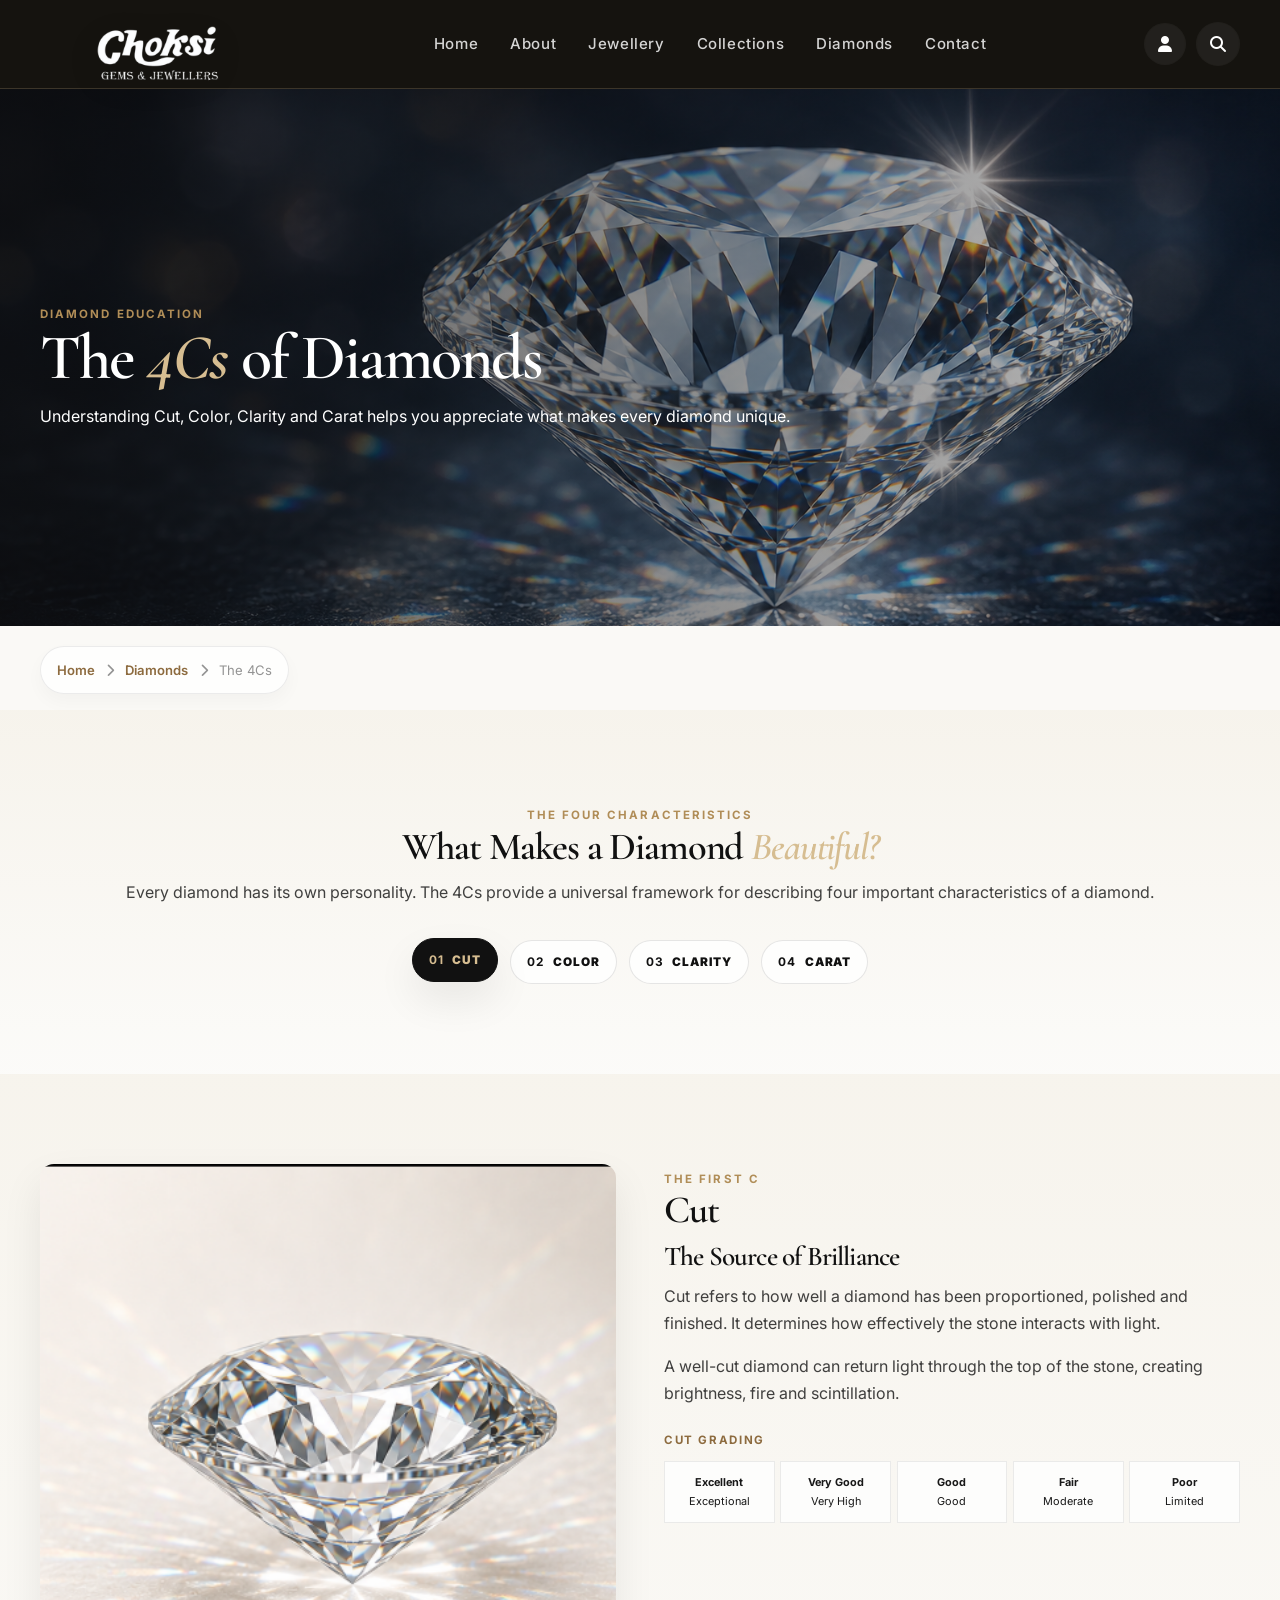
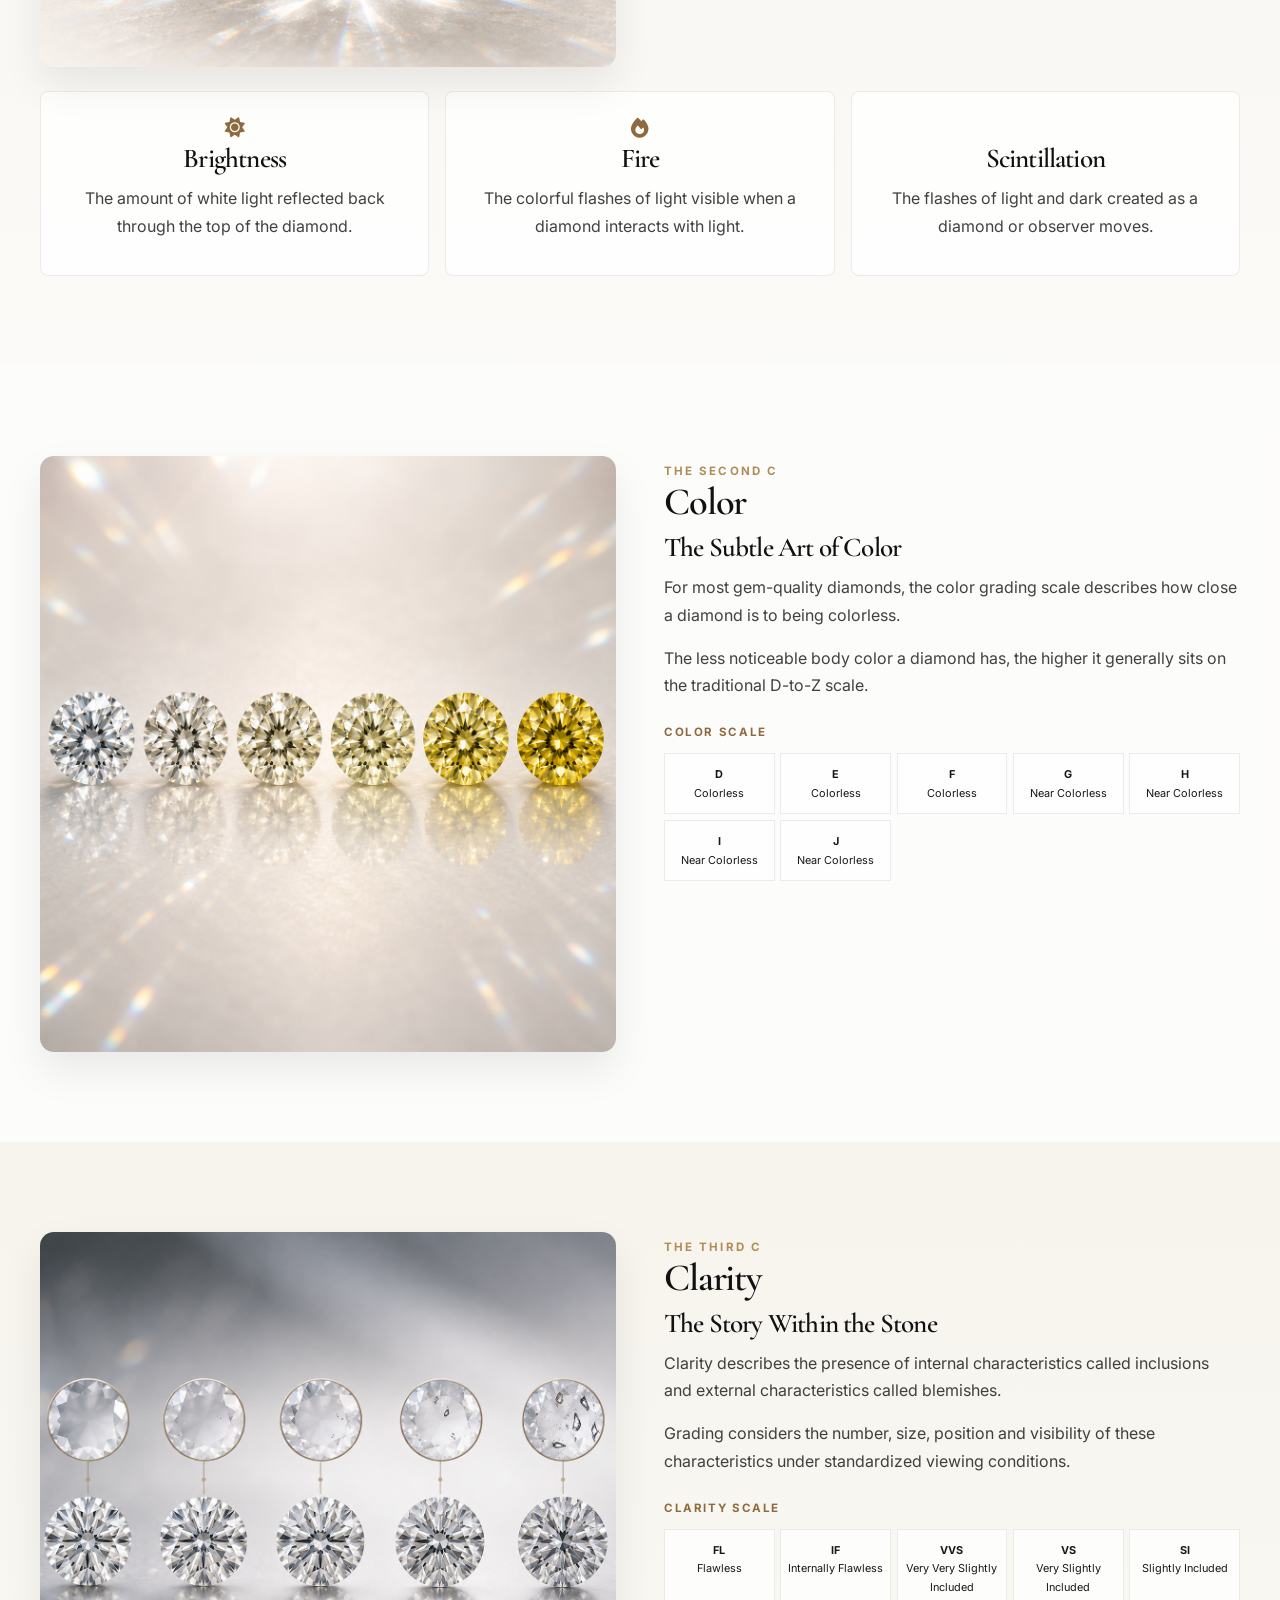
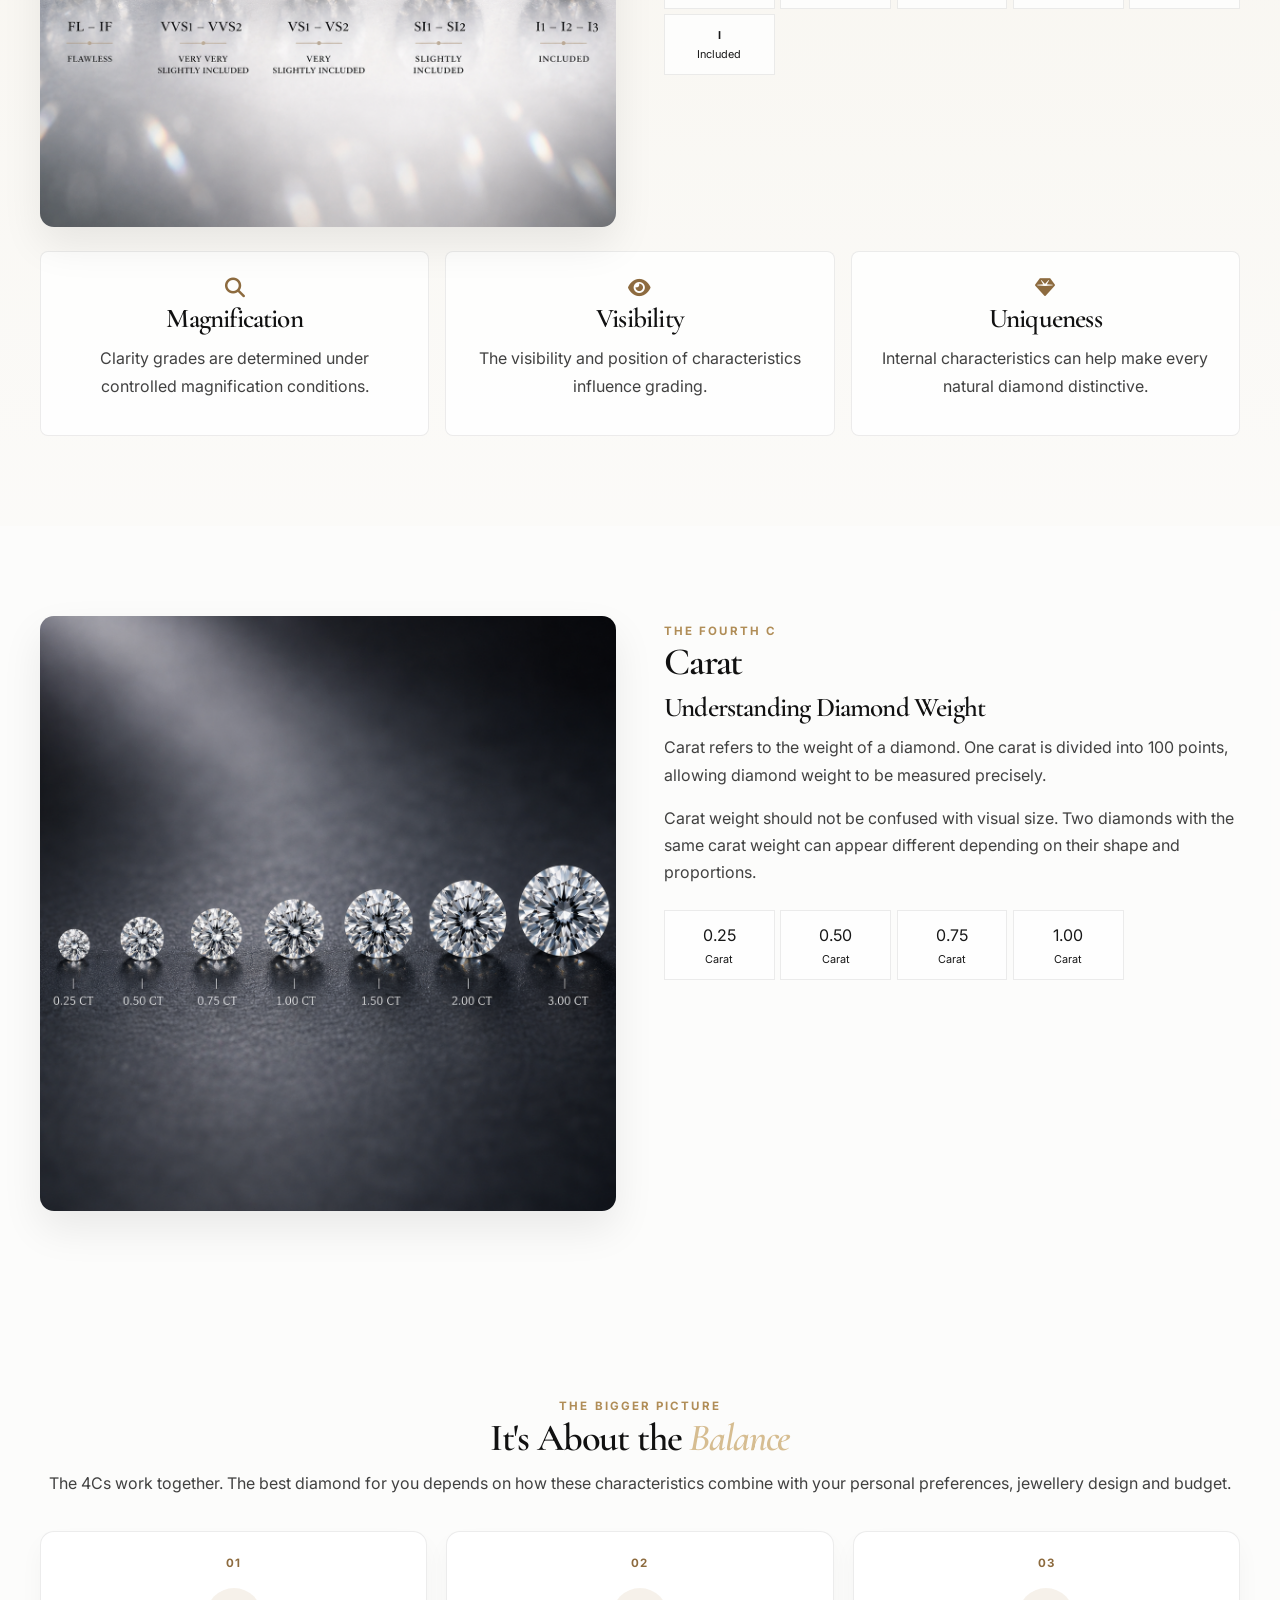
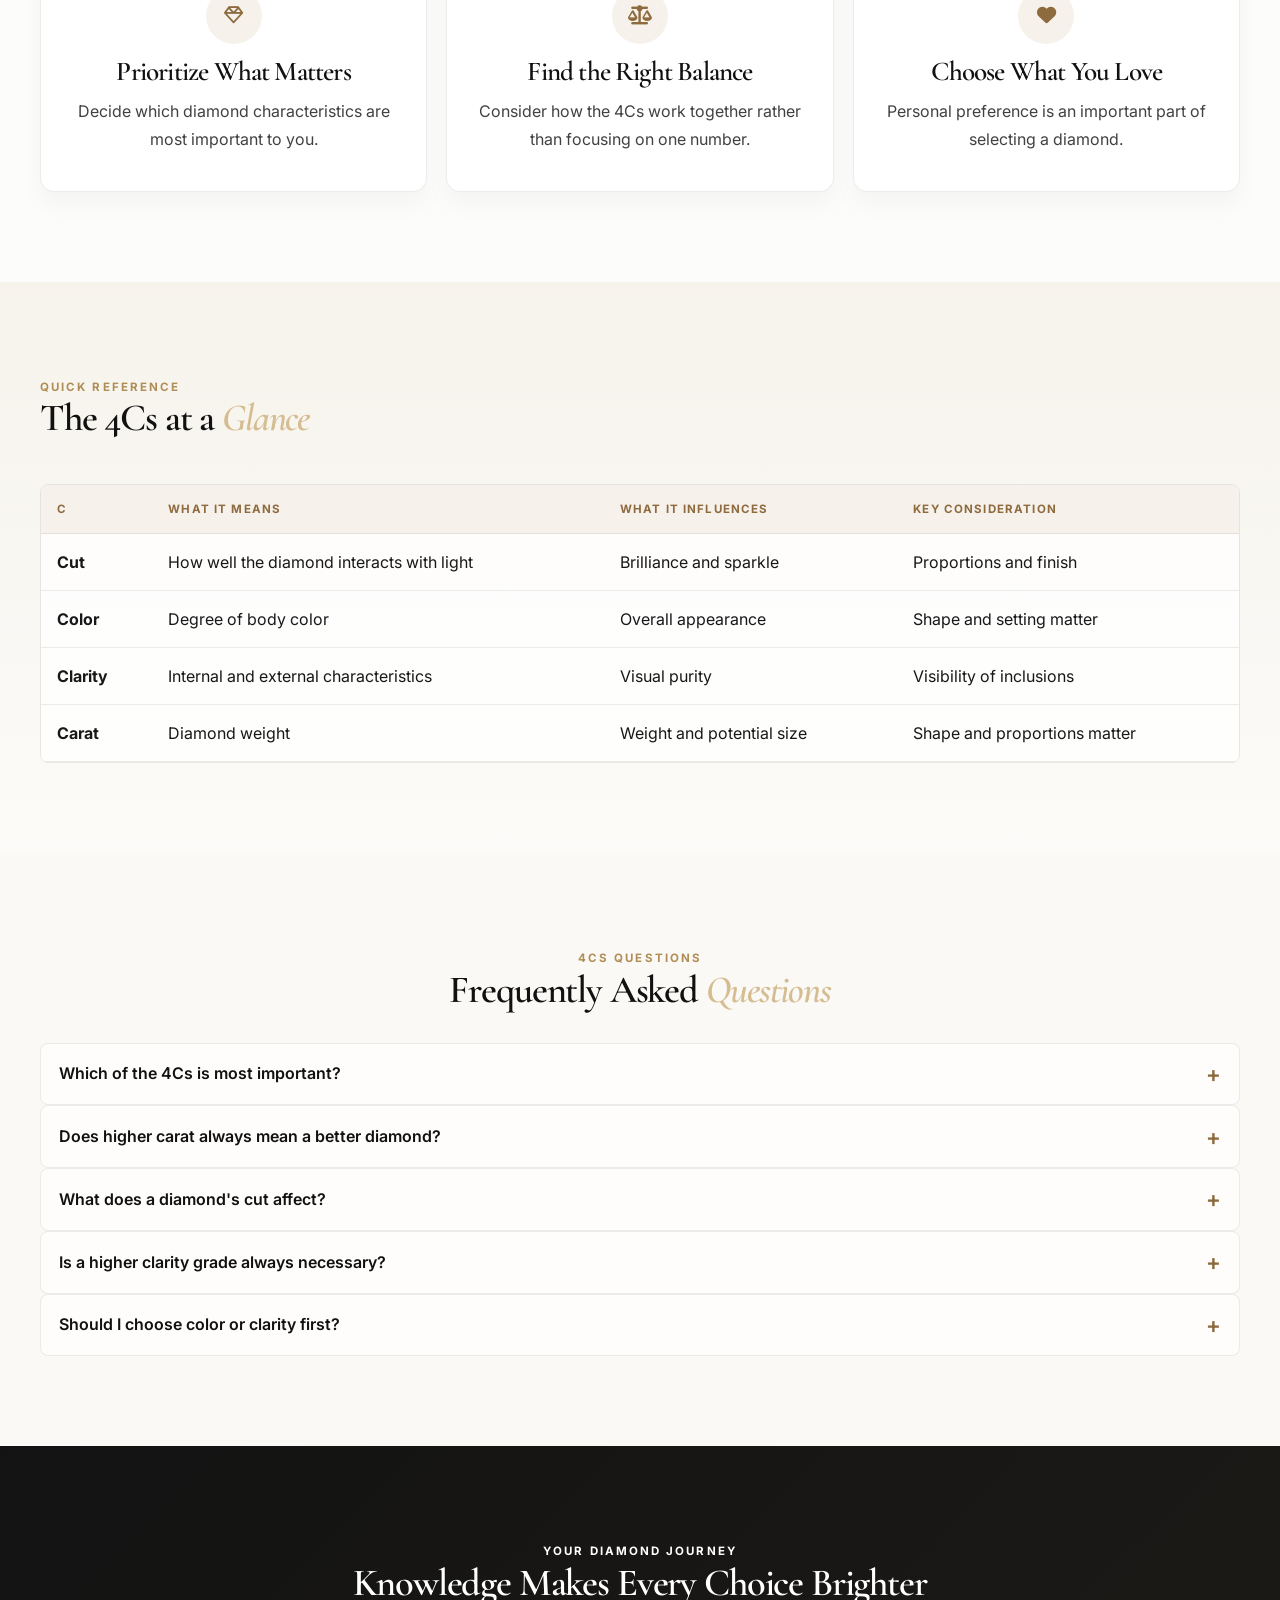
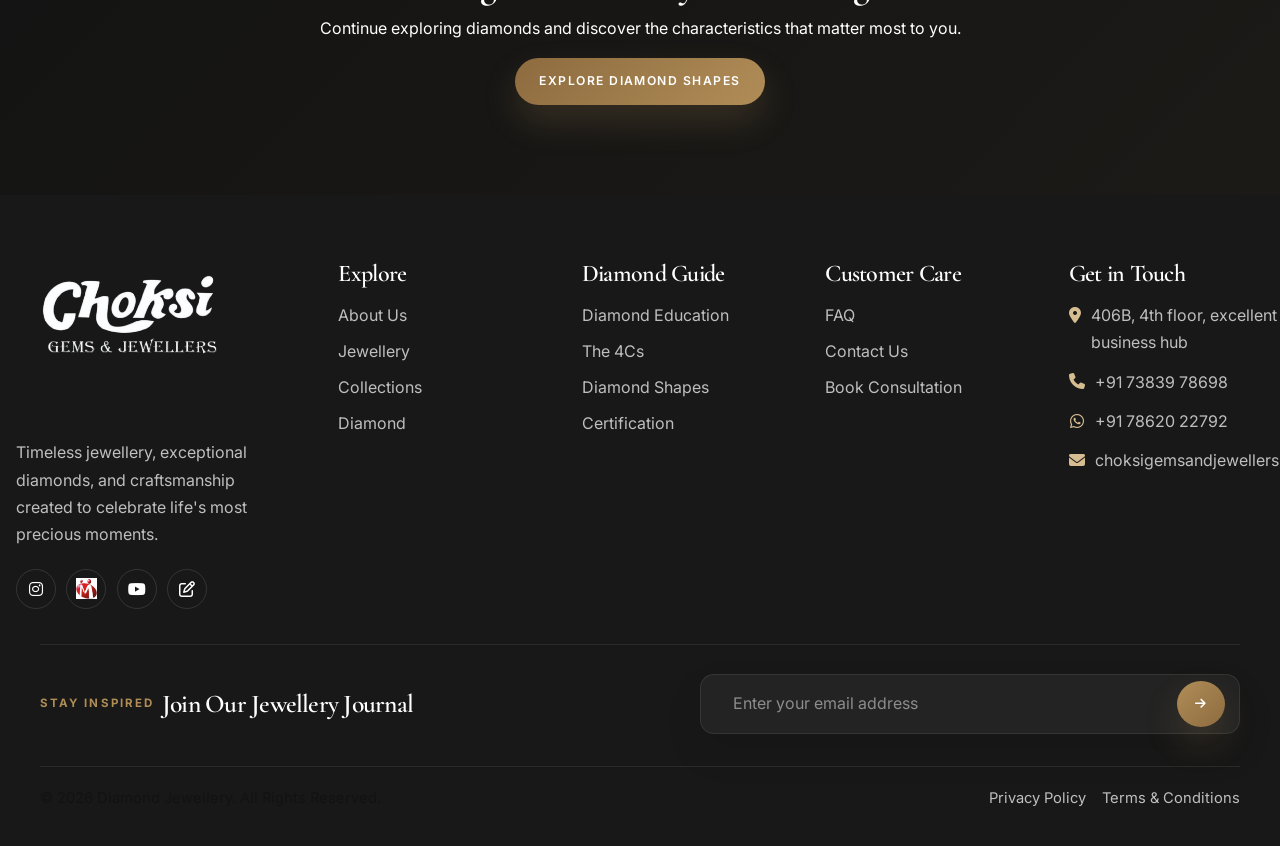
==== commit 8e9ec771: "update index.html file" ====
--- a/4cs.html
+++ b/4cs.html
@@ -1941,6 +1941,10 @@
 
                     <a href="https://www.youtube.com/@ChoksiGemsandjewellers" aria-label="YouTube" target="_blank">
                         <i class="fa-brands fa-youtube"></i>
+                    </a>
+
+                    <a href="https://in1575732655gpdf.trustpass.alibaba.com/index.html?spm=a2700.shop_pl.88.13.4746b379VX7BGK" aria-label="Website" target="_blank">
+                        <i class="fa-regular fa-pen-to-square"></i>
                     </a>
 
                 </div>
@@ -2055,7 +2059,7 @@
 
                     <p>
                         <i class="fa-solid fa-location-dot"></i>
-                        306, Platinum Plaza, near Patel Mall, Surat, Gujarat-395003
+                        406B, 4th floor, excellent business hub
                     </p>
 
                     <p>
@@ -2067,10 +2071,18 @@
                     </p>
 
                     <p>
+                        <i class="fa-brands fa-whatsapp"></i>
+
+                        <a href="tel:+917862022792">
+                            +91 78620 22792
+                        </a>
+                    </p>
+
+                    <p>
                         <i class="fa-solid fa-envelope"></i>
 
                         <a href="mailto:donixx925@gmail.com">
-                            donixx925@gmail.com
+                            choksigemsandjewellers@gmail.com
                         </a>
                     </p>
 
--- a/css/style.css
+++ b/css/style.css
@@ -484,11 +484,18 @@
     margin-bottom: 2rem;
 }
 
-.hero-buttons,
-.final-cta-buttons {
+.hero-buttons {
     display: flex;
     justify-content: start;
     align-items: start;
+    flex-wrap: wrap;
+    gap: 14px;
+}
+
+.final-cta-buttons {
+    display: flex;
+    justify-content: center;
+    align-items: center;
     flex-wrap: wrap;
     gap: 14px;
 }
@@ -4741,6 +4748,7 @@
 }
 
 @media (max-width: 991px) {
+
     .intro-grid,
     .contact-form-grid,
     .newsletter-grid,
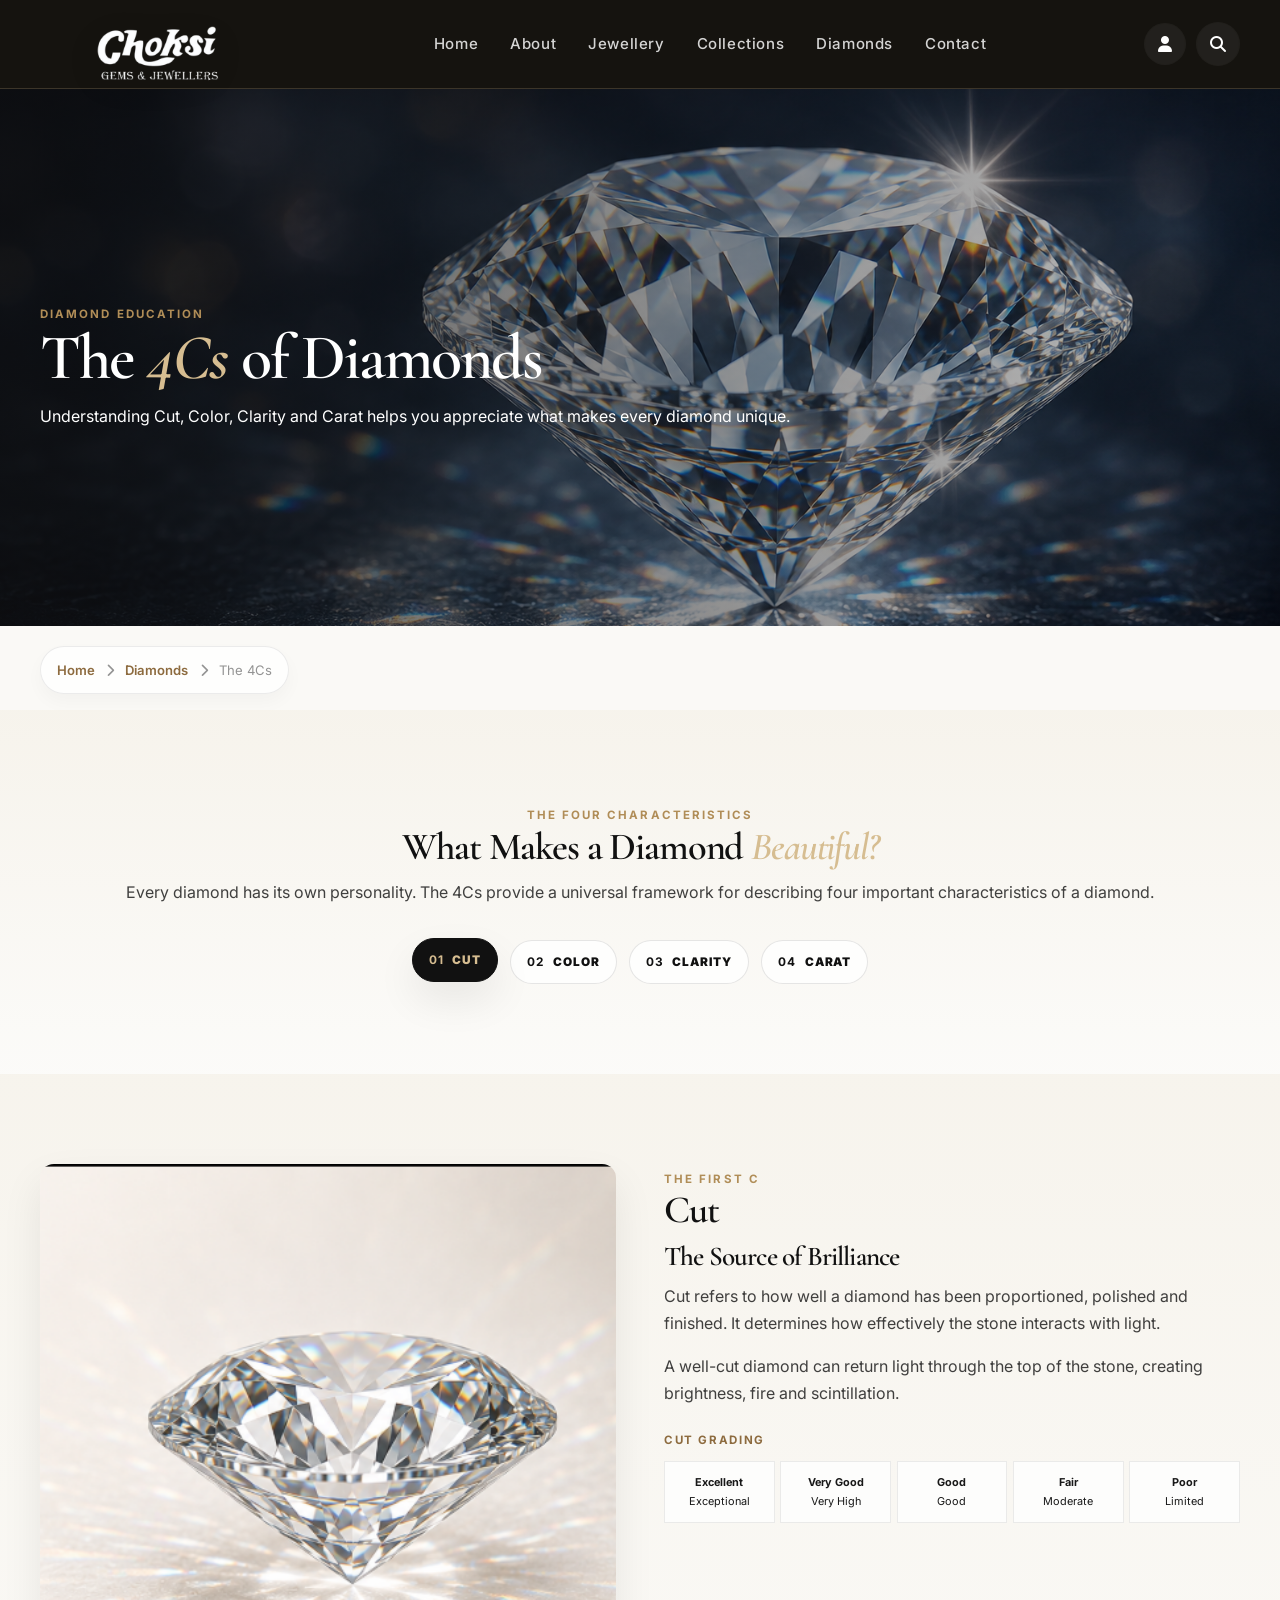
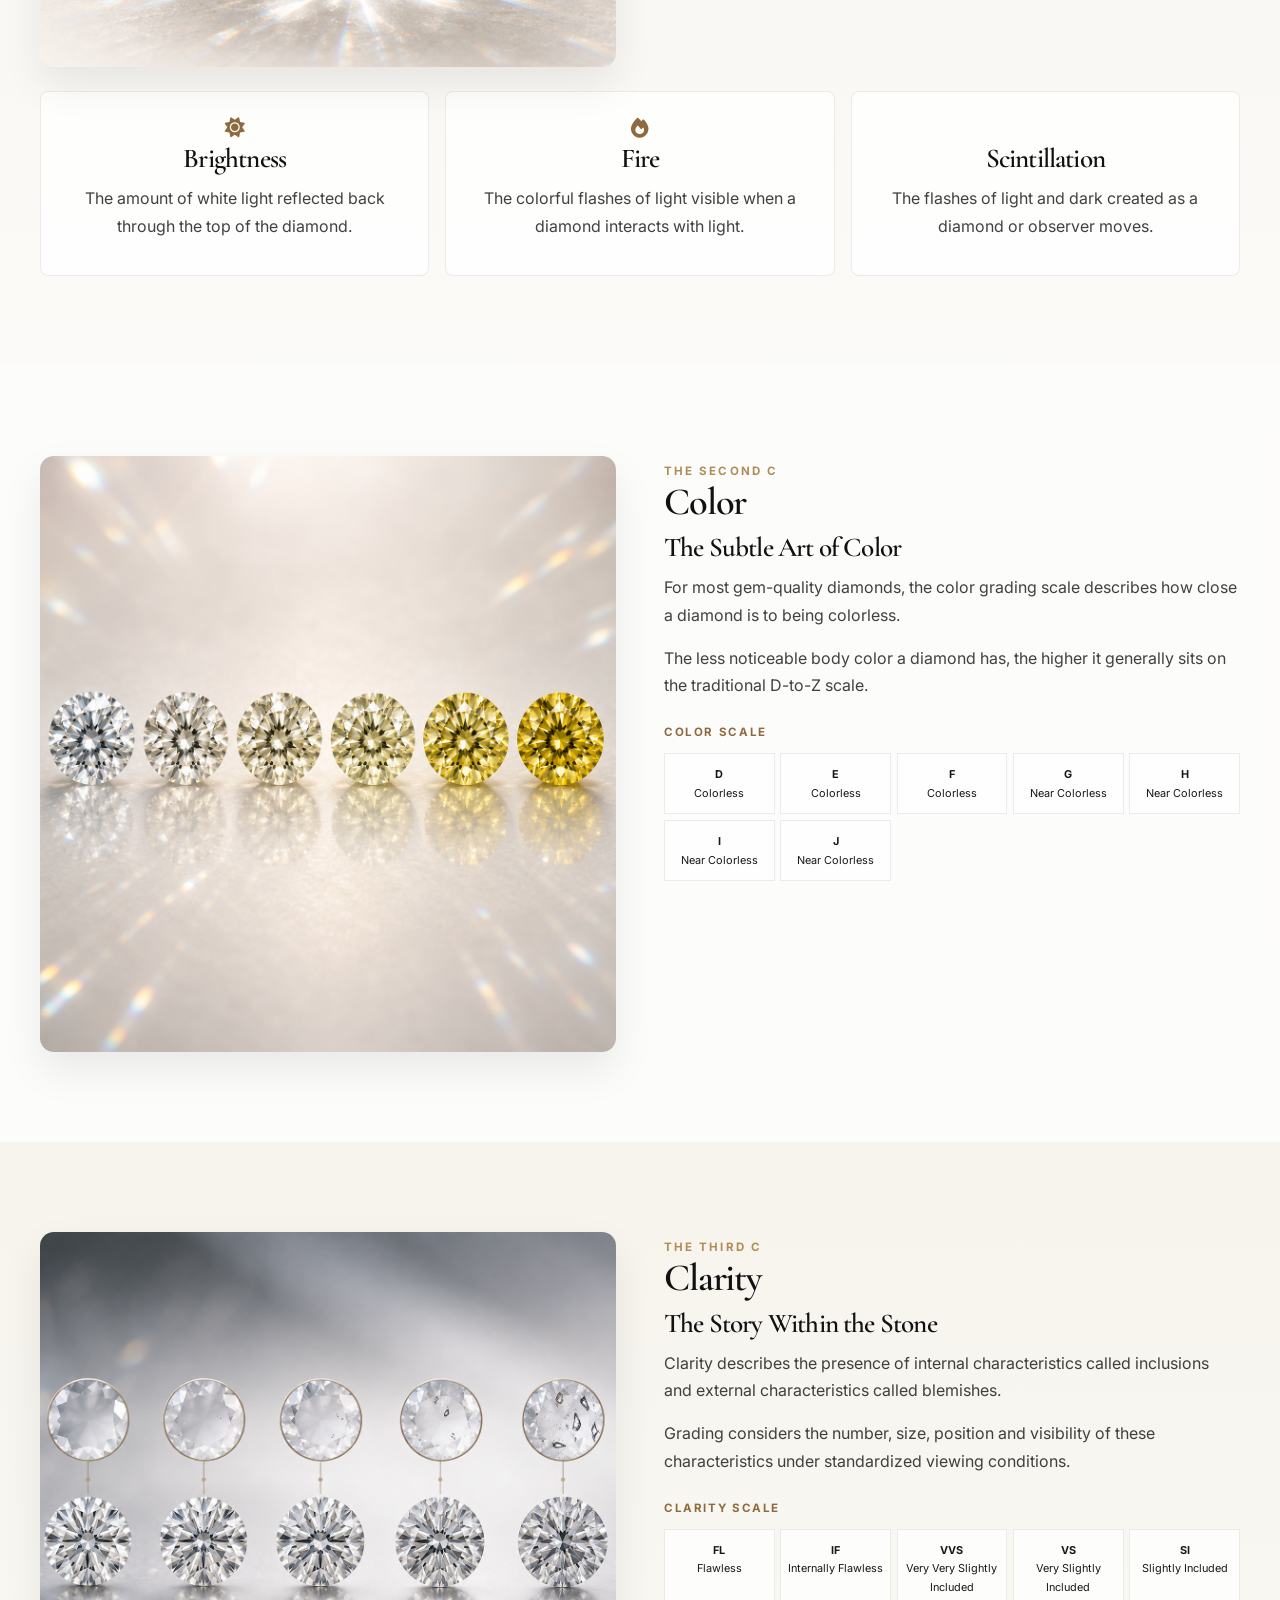
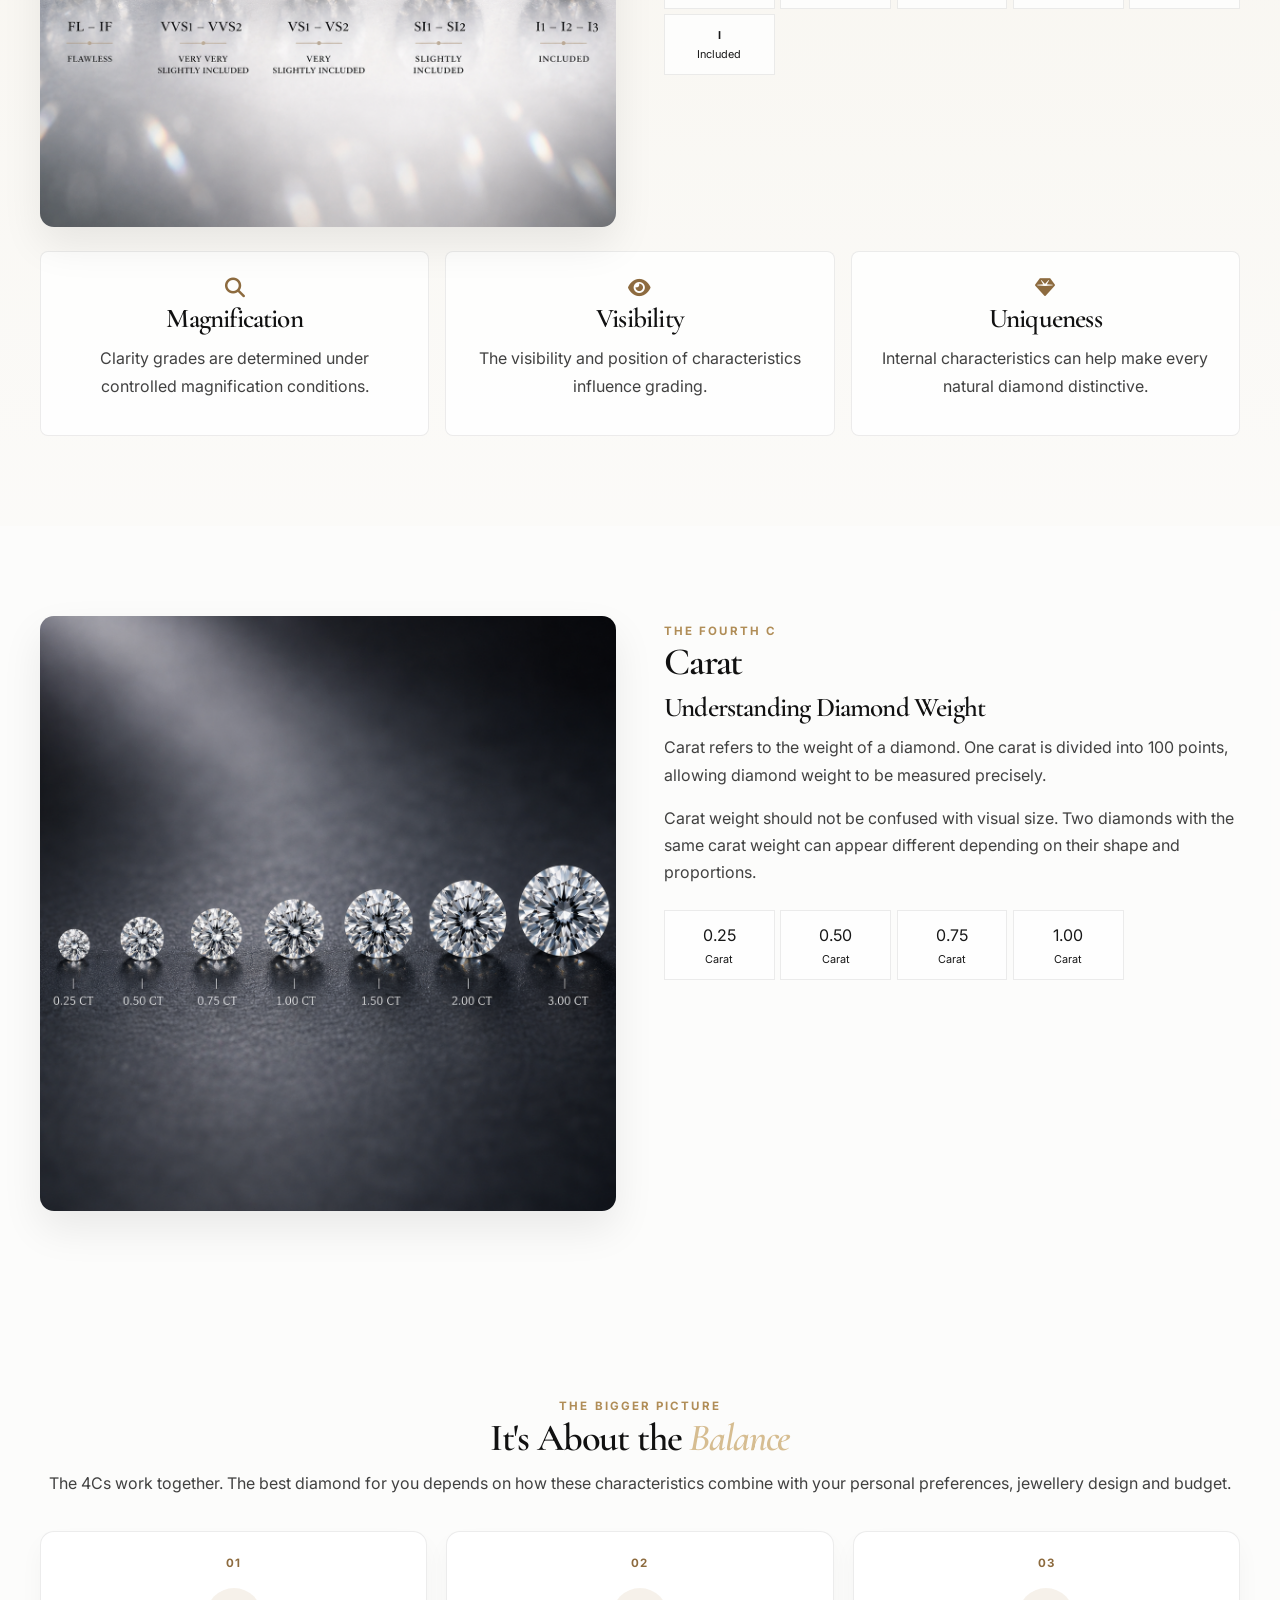
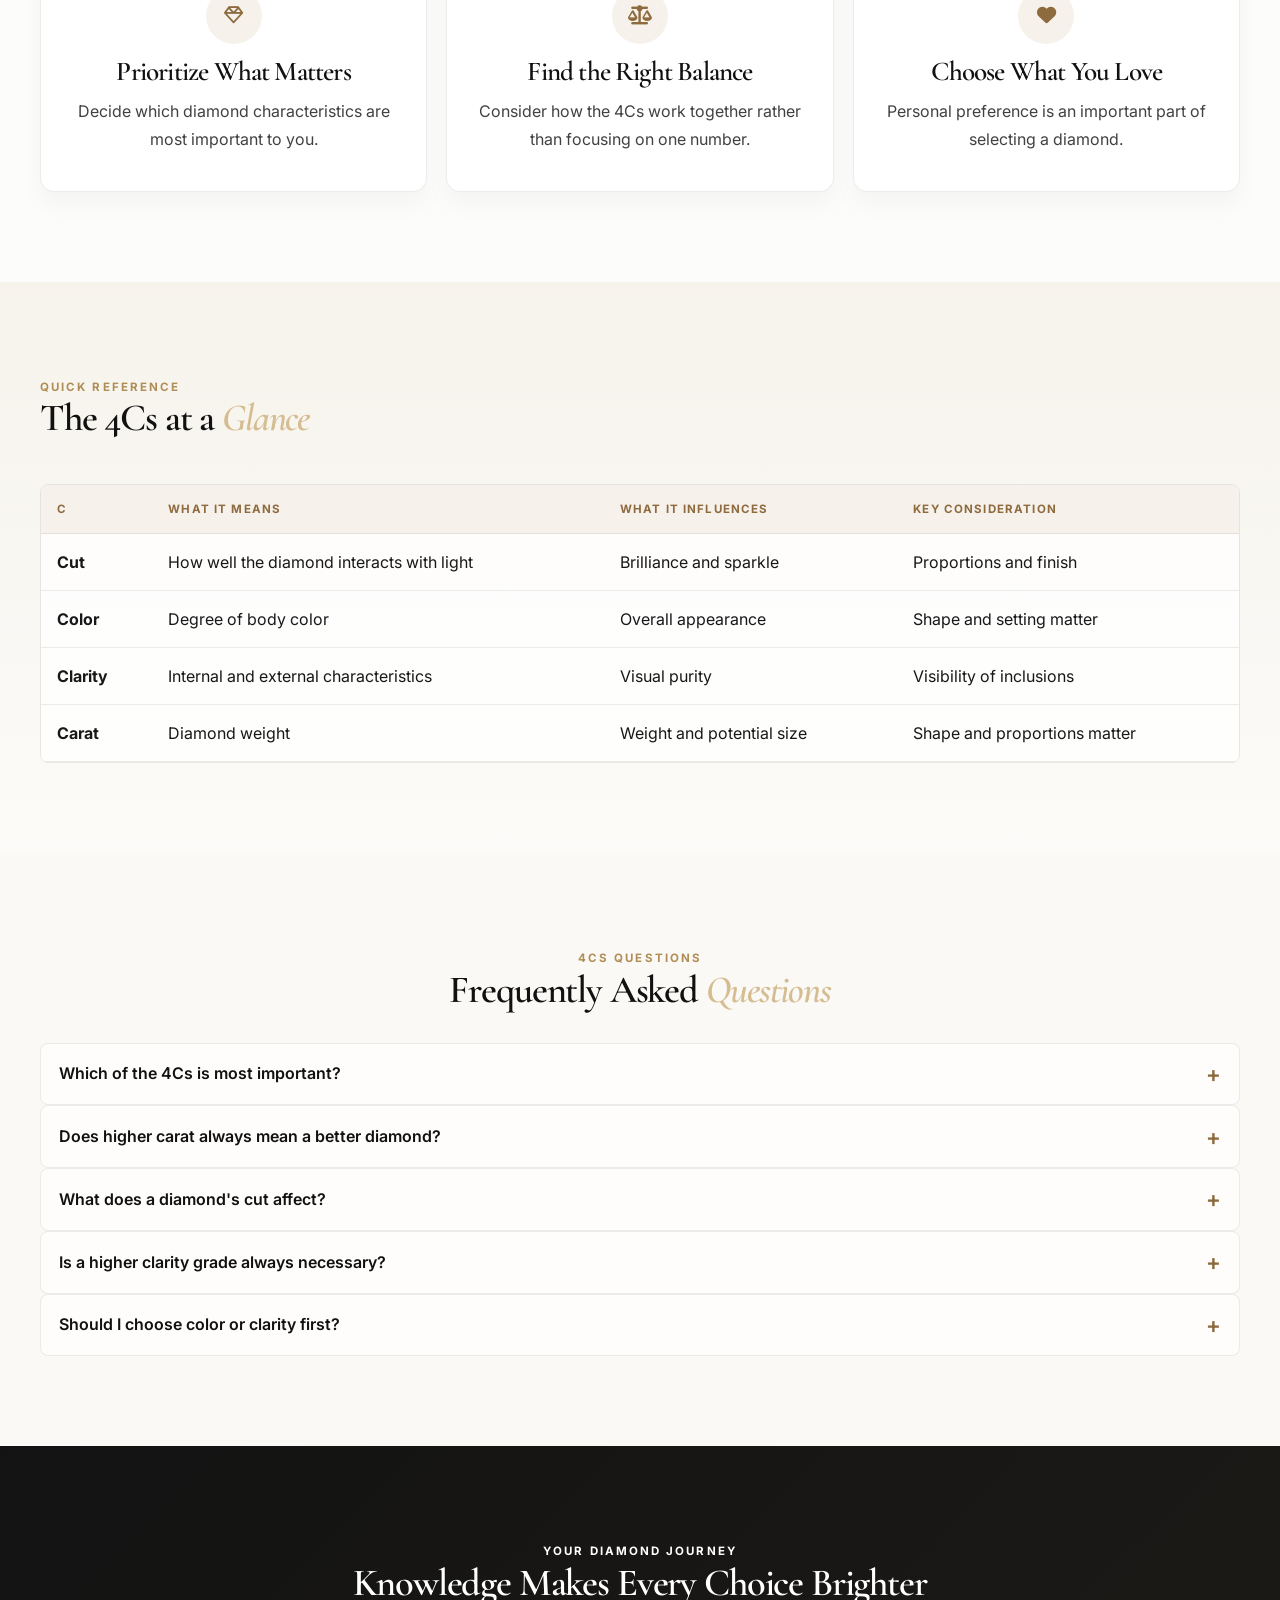
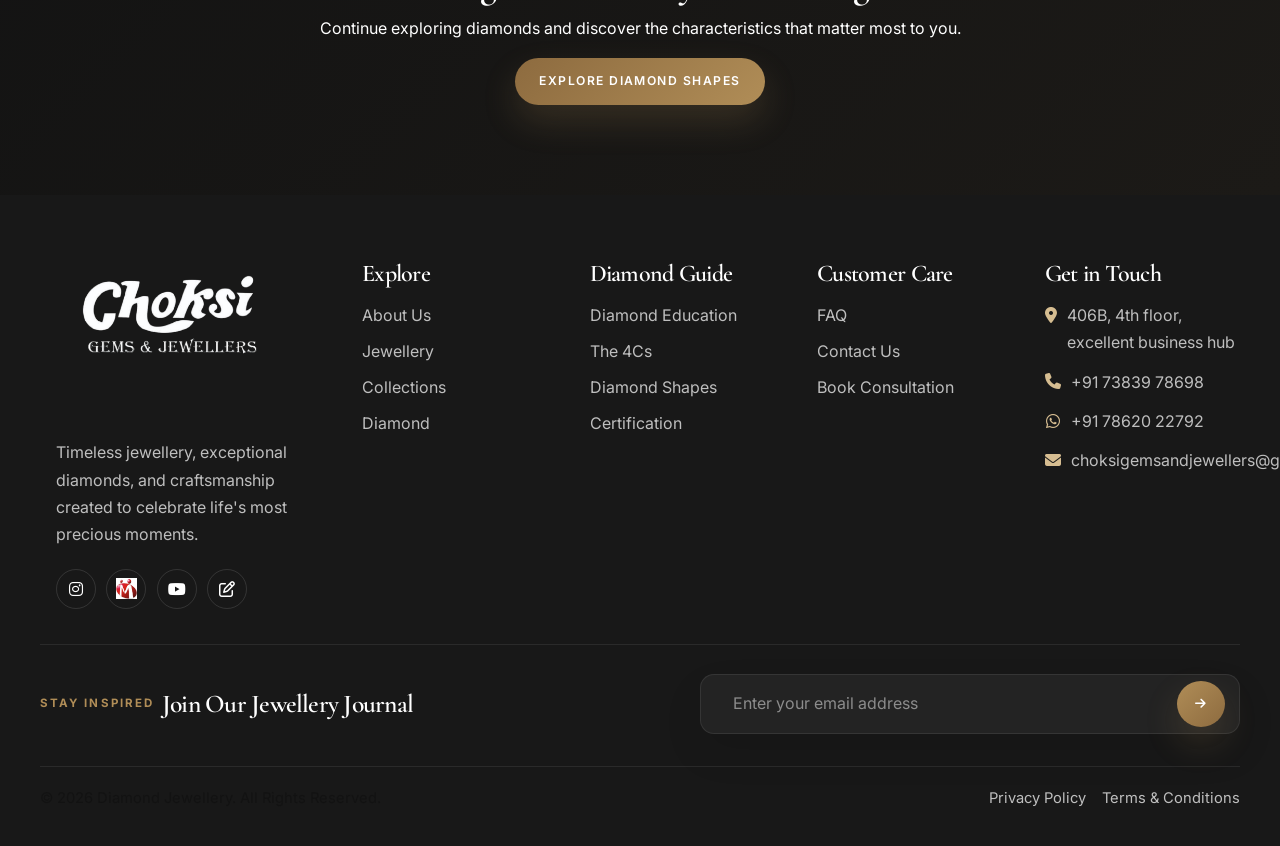
==== commit adc0b4c6: "update" ====
--- a/4cs.html
+++ b/4cs.html
@@ -32,6 +32,7 @@
     <!-- Main CSS -->
 
     <link rel="stylesheet" href="css/style.css">
+    <link rel="stylesheet" href="css/responsive.css">
 
 
     <!-- Font Awesome -->
--- a/css/responsive.css
+++ b/css/responsive.css
@@ -0,0 +1,1162 @@
+/* =========================================================
+   FINAL RESPONSIVE SYSTEM
+   Desktop → Tablet → Mobile
+========================================================= */
+
+/* ---------- GLOBAL RESPONSIVE FIXES ---------- */
+
+*,
+*::before,
+*::after {
+    box-sizing: border-box;
+}
+
+html,
+body {
+    width: 100%;
+    max-width: 100%;
+    overflow-x: hidden;
+}
+
+img,
+video,
+iframe {
+    max-width: 100%;
+}
+
+.container,
+.section-container,
+.header-container,
+.footer-container,
+.page-hero-content,
+.hero-content,
+.breadcrumb-container {
+    width: min(1200px, calc(100% - 64px));
+    margin-inline: auto;
+}
+
+section {
+    width: 100%;
+}
+
+
+/* =========================================================
+   LARGE TABLET / SMALL LAPTOP
+   1200px
+========================================================= */
+
+@media (max-width: 1200px) {
+
+    :root {
+        --side-space: 24px;
+    }
+
+    .container,
+    .section-container,
+    .header-container,
+    .footer-container,
+    .page-hero-content,
+    .hero-content,
+    .breadcrumb-container {
+        width: min(1100px, calc(100% - 48px));
+    }
+
+    .nav-list {
+        gap: 1.25rem;
+    }
+
+    .logo {
+        width: 200px;
+    }
+
+    .logo img {
+        width: 160px;
+    }
+
+    /* Large grids */
+
+    .category-grid,
+    .jewellery-grid,
+    .collection-grid,
+    .education-grid,
+    .blog-grid,
+    .gallery-grid,
+    .info-grid,
+    .contact-info-grid,
+    .contact-faq-grid,
+    .materials-grid,
+    .bridal-categories,
+    .style-grid,
+    .collection-features {
+        grid-template-columns: repeat(3, minmax(0, 1fr));
+    }
+
+    .shapes-grid,
+    .why-us-grid,
+    .philosophy-grid,
+    .process-timeline {
+        grid-template-columns: repeat(3, minmax(0, 1fr));
+    }
+
+    .shape-overview-grid {
+        grid-template-columns: repeat(4, minmax(0, 1fr));
+    }
+
+    .guide-navigation {
+        grid-template-columns: repeat(3, minmax(0, 1fr));
+    }
+
+    .four-cs-grid,
+    .certificate-four-cs-grid {
+        grid-template-columns: repeat(2, minmax(0, 1fr));
+    }
+}
+
+
+/* =========================================================
+   TABLET
+   991px
+========================================================= */
+
+@media (max-width: 991px) {
+
+    :root {
+        --header-height: 76px;
+    }
+
+    /* ---------- HEADER ---------- */
+
+    .header-container {
+        min-height: var(--header-height);
+        width: calc(100% - 32px);
+    }
+
+    .logo {
+        width: 170px;
+        height: 64px;
+    }
+
+    .logo img {
+        width: 145px;
+    }
+
+    .header-cta {
+        display: none;
+    }
+
+    .mobile-menu-button {
+        display: inline-flex;
+        flex-shrink: 0;
+    }
+
+    .main-navigation {
+        position: fixed;
+        top: var(--header-height);
+        left: 0;
+        right: 0;
+
+        width: 100%;
+        max-width: 100vw;
+        height: calc(100dvh - var(--header-height));
+
+        padding: 20px 24px 40px;
+
+        background: rgba(21, 19, 15, 0.98);
+        backdrop-filter: blur(16px);
+        -webkit-backdrop-filter: blur(16px);
+
+        overflow-y: auto;
+        overflow-x: hidden;
+
+        transform: translateY(-20px);
+        opacity: 0;
+        visibility: hidden;
+        pointer-events: none;
+
+        transition:
+            opacity 0.3s ease,
+            transform 0.3s ease,
+            visibility 0.3s ease;
+    }
+
+    .main-navigation.nav-open {
+        transform: translateY(0);
+        opacity: 1;
+        visibility: visible;
+        pointer-events: auto;
+    }
+
+    .nav-list {
+        width: 100%;
+        flex-direction: column;
+        align-items: stretch;
+        gap: 0;
+    }
+
+    .nav-item {
+        width: 100%;
+        border-bottom: 1px solid rgba(214, 189, 145, 0.16);
+    }
+
+    .nav-link {
+        width: 100%;
+        min-height: 54px;
+        padding: 15px 4px;
+        font-size: 1rem;
+    }
+
+    /* Mobile dropdown */
+
+    .dropdown-menu {
+        position: static;
+        width: 100%;
+        min-width: 0;
+
+        transform: none !important;
+
+        display: none;
+
+        padding: 4px 0 12px 18px;
+
+        background: transparent;
+        border: 0;
+        box-shadow: none;
+
+        opacity: 1;
+        visibility: visible;
+        pointer-events: auto;
+    }
+
+    .dropdown.menu-open .dropdown-menu {
+        display: block;
+    }
+
+    .dropdown-menu a {
+        color: rgba(255, 255, 255, 0.78);
+        padding: 11px 8px;
+    }
+
+
+    /* ---------- CONTAINERS ---------- */
+
+    .container,
+    .section-container,
+    .footer-container,
+    .page-hero-content,
+    .hero-content,
+    .breadcrumb-container {
+        width: calc(100% - 40px);
+        max-width: 100%;
+    }
+
+
+    /* ---------- HERO ---------- */
+
+    .hero-section {
+        grid-template-columns: 1fr;
+    }
+
+    .hero-content {
+        padding: 70px 0 60px;
+    }
+
+    .hero-image {
+        min-height: 480px;
+        max-height: 560px;
+    }
+
+    .hero-title {
+        max-width: 760px;
+    }
+
+    .hero-description {
+        max-width: 680px;
+    }
+
+
+    /* ---------- TWO COLUMN SECTIONS ---------- */
+
+    .intro-grid,
+    .contact-form-grid,
+    .newsletter-grid,
+    .story-grid,
+    .sourcing-grid,
+    .vision-mission-grid,
+    .shape-detail-grid,
+    .guide-intro-grid,
+    .guide-content-grid,
+    .guide-metal-grid,
+    .shape-setting-grid,
+    .four-c-detail-grid,
+    .final-checklist-grid,
+    .diamond-introduction-grid,
+    .anatomy-grid,
+    .certification-grid,
+    .buying-guide-grid,
+    .diamond-comparison,
+    .category-feature-grid,
+    .collection-detail-grid,
+    .consultation-grid,
+    .location-grid {
+        grid-template-columns: 1fr;
+    }
+
+
+    /* ---------- IMAGE SECTIONS ---------- */
+
+    .intro-image,
+    .contact-form-image,
+    .story-image,
+    .sourcing-image,
+    .shape-detail-image,
+    .guide-intro-image,
+    .guide-content-image,
+    .guide-metal-image,
+    .shape-setting-image,
+    .four-c-detail-image,
+    .final-checklist-image,
+    .category-feature-image,
+    .collection-detail-image,
+    .consultation-image,
+    .location-image {
+        min-height: 380px;
+    }
+
+
+    /* ---------- FEATURED / CRAFTSMANSHIP ---------- */
+
+    .featured-collection-container,
+    .craftsmanship-container,
+    .craftsmanship-detail-container {
+        grid-template-columns: 1fr;
+    }
+
+    .featured-image,
+    .craftsmanship-image {
+        min-height: 420px;
+    }
+
+    .featured-content,
+    .craftsmanship-content,
+    .craftsmanship-detail-content {
+        padding: 3rem 2rem;
+    }
+
+    .craftsmanship-content {
+        order: 2;
+    }
+
+    .craftsmanship-image {
+        order: 1;
+    }
+
+
+    /* ---------- GENERAL GRIDS ---------- */
+
+    .category-grid,
+    .jewellery-grid,
+    .collection-grid,
+    .education-grid,
+    .blog-grid,
+    .gallery-grid,
+    .info-grid,
+    .contact-info-grid,
+    .contact-faq-grid,
+    .materials-grid,
+    .bridal-categories,
+    .category-highlights,
+    .jewellery-mini-grid,
+    .style-grid,
+    .collection-features,
+    .why-us-grid,
+    .philosophy-grid,
+    .process-timeline {
+        grid-template-columns: repeat(2, minmax(0, 1fr));
+    }
+
+    .shapes-grid {
+        grid-template-columns: repeat(2, minmax(0, 1fr));
+    }
+
+    .shape-overview-grid {
+        grid-template-columns: repeat(2, minmax(0, 1fr));
+    }
+
+    .guide-navigation {
+        grid-template-columns: repeat(2, minmax(0, 1fr));
+    }
+
+    .buying-steps-grid,
+    .setting-guide-grid,
+    .questions-grid,
+    .certificate-check-grid,
+    .mistakes-grid,
+    .balance-grid,
+    .certification-feature-grid,
+    .verification-steps,
+    .related-guides-grid {
+        grid-template-columns: repeat(2, minmax(0, 1fr));
+    }
+
+    .four-cs-grid,
+    .certificate-four-cs-grid,
+    .four-c-info-grid,
+    .clarity-feature-grid {
+        grid-template-columns: repeat(2, minmax(0, 1fr));
+    }
+
+    .shape-characteristics,
+    .metal-options,
+    .guide-four-cs,
+    .shape-choice-grid {
+        grid-template-columns: repeat(2, minmax(0, 1fr));
+    }
+
+
+    /* ---------- TIMELINE ---------- */
+
+    .heritage-timeline::before {
+        display: none;
+    }
+
+    .heritage-item {
+        grid-template-columns: 120px 1fr;
+    }
+
+
+    /* ---------- FOOTER ---------- */
+
+    .footer-container,
+    .footer-grid {
+        grid-template-columns: repeat(2, minmax(0, 1fr));
+    }
+
+    .footer-brand {
+        grid-column: 1 / -1;
+    }
+
+
+    /* ---------- FORMS ---------- */
+
+    .form-row {
+        grid-template-columns: 1fr;
+    }
+
+    .contact-form {
+        grid-template-columns: 1fr;
+    }
+
+    .booking-form {
+        grid-template-columns: 1fr;
+    }
+
+    .auth-form[data-form="register"].is-active {
+        grid-template-columns: 1fr;
+    }
+
+    .auth-form[data-form="register"] .form-group,
+    .auth-form[data-form="register"] button,
+    .auth-form[data-form="register"] .auth-message {
+        grid-column: auto;
+    }
+
+
+    /* ---------- BANNERS ---------- */
+
+    .guide-highlight,
+    .consultation-guide-banner,
+    .faq-help-banner,
+    .shape-guide-banner {
+        grid-template-columns: auto 1fr;
+    }
+
+    .guide-highlight > .btn,
+    .consultation-guide-banner > .btn,
+    .faq-help-banner > .btn,
+    .shape-guide-banner > .btn {
+        grid-column: 1 / -1;
+        justify-self: start;
+    }
+
+
+    /* ---------- TABLE ---------- */
+
+    .four-cs-table-wrapper {
+        width: 100%;
+        overflow-x: auto;
+        -webkit-overflow-scrolling: touch;
+    }
+
+    .four-cs-table {
+        min-width: 680px;
+    }
+}
+
+
+/* =========================================================
+   MOBILE
+   767px
+========================================================= */
+
+@media (max-width: 767px) {
+
+    :root {
+        --side-space: 14px;
+        --header-height: 72px;
+    }
+
+    body {
+        font-size: 14px;
+    }
+
+    section {
+        padding: 54px 0;
+    }
+
+
+    /* ---------- CONTAINERS ---------- */
+
+    .container,
+    .section-container,
+    .footer-container,
+    .page-hero-content,
+    .hero-content,
+    .breadcrumb-container {
+        width: calc(100% - 28px);
+        max-width: none;
+    }
+
+
+    /* ---------- TYPOGRAPHY ---------- */
+
+    h1 {
+        font-size: clamp(2.35rem, 10vw, 4rem);
+    }
+
+    h2 {
+        font-size: clamp(2rem, 8vw, 3rem);
+    }
+
+    h3 {
+        font-size: clamp(1.45rem, 6vw, 2rem);
+    }
+
+    p {
+        font-size: 0.92rem;
+        line-height: 1.65;
+    }
+
+
+    /* ---------- HEADER ---------- */
+
+    .header-container {
+        width: calc(100% - 24px);
+        min-height: var(--header-height);
+        gap: 8px;
+    }
+
+    .logo {
+        width: 500px;
+       height: auto;
+    }
+
+    .logo img {
+        width: 200px;
+        height: auto;
+    }
+
+    .header-actions {
+        gap: 5px;
+    }
+
+    .header-action,
+    .mobile-menu-button,
+    .auth-toggle {
+        width: 40px;
+        height: 40px;
+    }
+
+    .main-navigation {
+        top: var(--header-height);
+        height: calc(100dvh - var(--header-height));
+        padding: 12px 18px 30px;
+    }
+
+
+    /* ---------- HERO ---------- */
+
+    .hero-content {
+        padding: 55px 0 50px;
+    }
+
+    .hero-subtitle,
+    .section-label,
+    .content-label {
+        font-size: 0.65rem;
+        letter-spacing: 0.14em;
+    }
+
+    .hero-title {
+        margin: 0.8rem 0;
+    }
+
+    .hero-description {
+        font-size: 0.92rem;
+        margin-bottom: 1.5rem;
+    }
+
+    .hero-buttons,
+    .final-cta-buttons,
+    .cta-buttons {
+        width: 100%;
+        flex-direction: column;
+        align-items: stretch;
+    }
+
+    .hero-buttons .btn,
+    .final-cta-buttons .btn,
+    .cta-buttons .btn,
+    button[type="submit"] {
+        width: 100%;
+        min-height: 48px;
+    }
+
+    .hero-image {
+        min-height: 330px;
+        max-height: 430px;
+    }
+
+    .hero-scroll {
+        display: none;
+    }
+
+
+    /* ---------- SECTION HEADINGS ---------- */
+
+    .section-heading {
+        display: block;
+        margin-bottom: 1.5rem;
+    }
+
+    .section-heading .text-link {
+        margin-top: 0.8rem;
+    }
+
+
+    /* ---------- ALL GRIDS → ONE COLUMN ---------- */
+
+    .category-grid,
+    .jewellery-grid,
+    .collection-grid,
+    .education-grid,
+    .blog-grid,
+    .gallery-grid,
+    .info-grid,
+    .contact-info-grid,
+    .contact-faq-grid,
+    .materials-grid,
+    .bridal-categories,
+    .category-highlights,
+    .jewellery-mini-grid,
+    .why-us-grid,
+    .collection-features,
+    .style-grid,
+    .philosophy-grid,
+    .process-timeline,
+    .shapes-grid,
+    .shape-overview-grid,
+    .guide-navigation,
+    .buying-steps-grid,
+    .setting-guide-grid,
+    .questions-grid,
+    .certificate-check-grid,
+    .mistakes-grid,
+    .balance-grid,
+    .certification-feature-grid,
+    .verification-steps,
+    .related-guides-grid,
+    .four-cs-grid,
+    .certificate-four-cs-grid,
+    .four-c-info-grid,
+    .clarity-feature-grid,
+    .shape-characteristics,
+    .metal-options,
+    .guide-four-cs,
+    .shape-choice-grid,
+    .formation-timeline,
+    .diamond-shapes-preview-grid,
+    .care-preview-grid,
+    .buying-guide-steps,
+    .certification-mistakes-grid {
+        grid-template-columns: 1fr;
+    }
+
+
+    /* ---------- CONTENT GRIDS ---------- */
+
+    .intro-grid,
+    .contact-form-grid,
+    .newsletter-grid,
+    .story-grid,
+    .sourcing-grid,
+    .vision-mission-grid,
+    .shape-detail-grid,
+    .guide-intro-grid,
+    .guide-content-grid,
+    .guide-metal-grid,
+    .shape-setting-grid,
+    .four-c-detail-grid,
+    .final-checklist-grid,
+    .diamond-introduction-grid,
+    .anatomy-grid,
+    .certification-grid,
+    .buying-guide-grid,
+    .diamond-comparison,
+    .category-feature-grid,
+    .collection-detail-grid,
+    .consultation-grid,
+    .location-grid,
+    .featured-collection-container,
+    .craftsmanship-container,
+    .craftsmanship-detail-container {
+        grid-template-columns: 1fr;
+        gap: 1.5rem;
+    }
+
+
+    /* ---------- IMAGES ---------- */
+
+    .hero-image,
+    .intro-image,
+    .contact-form-image,
+    .story-image,
+    .sourcing-image,
+    .shape-detail-image,
+    .guide-intro-image,
+    .guide-content-image,
+    .guide-metal-image,
+    .shape-setting-image,
+    .four-c-detail-image,
+    .final-checklist-image,
+    .category-feature-image,
+    .collection-detail-image,
+    .consultation-image,
+    .location-image,
+    .featured-image,
+    .craftsmanship-image,
+    .craftsmanship-detail-image {
+        min-height: 280px;
+        height: auto;
+    }
+
+    .shape-card-image,
+    .setting-guide-image,
+    .related-guide-image {
+        height: 230px;
+    }
+
+
+    /* ---------- FEATURED / CONTENT ---------- */
+
+    .featured-content,
+    .craftsmanship-content,
+    .craftsmanship-detail-content {
+        padding: 2.2rem 1.25rem;
+    }
+
+    .collection-details {
+        grid-template-columns: 1fr;
+        gap: 0;
+    }
+
+    .collection-details > div {
+        padding: 0.8rem 0;
+    }
+
+
+    /* ---------- CARDS ---------- */
+
+    .why-us-card,
+    .testimonial-card,
+    .philosophy-card,
+    .process-step,
+    .buying-step-card,
+    .question-card,
+    .certificate-check-card,
+    .balance-card,
+    .four-c-card,
+    .certificate-c-card {
+        padding: 1.2rem;
+    }
+
+
+    /* ---------- BANNERS ---------- */
+
+    .guide-highlight,
+    .consultation-guide-banner,
+    .faq-help-banner,
+    .shape-guide-banner {
+        grid-template-columns: 1fr;
+        gap: 1rem;
+        padding: 1.35rem;
+        text-align: center;
+    }
+
+    .guide-highlight-icon,
+    .consultation-guide-icon,
+    .faq-help-icon {
+        margin-inline: auto;
+    }
+
+    .guide-highlight > .btn,
+    .consultation-guide-banner > .btn,
+    .faq-help-banner > .btn,
+    .shape-guide-banner > .btn {
+        grid-column: auto;
+        width: 100%;
+    }
+
+
+    /* ---------- FORMS ---------- */
+
+    .form-row,
+    .contact-form,
+    .booking-form {
+        grid-template-columns: 1fr;
+    }
+
+    .contact-form-wrapper,
+    .booking-card,
+    .collection-detail-content {
+        padding: 1.2rem;
+    }
+
+    input,
+    select,
+    textarea {
+        width: 100%;
+        max-width: 100%;
+    }
+
+    textarea {
+        min-height: 130px;
+    }
+
+
+    /* ---------- FAQ ---------- */
+
+    .faq-category-heading {
+        align-items: flex-start;
+    }
+
+    .faq-category-icon {
+        width: 44px;
+        height: 44px;
+        flex: 0 0 44px;
+    }
+
+    .faq-search-box {
+        width: 100%;
+    }
+
+
+    /* ---------- HERITAGE ---------- */
+
+    .heritage-timeline::before {
+        display: none;
+    }
+
+    .heritage-item {
+        grid-template-columns: 1fr;
+        gap: 0.5rem;
+        padding: 1rem 0;
+    }
+
+    .heritage-content {
+        padding: 0 0 1rem;
+    }
+
+
+    /* ---------- FOOTER ---------- */
+
+    .footer-container,
+    .footer-grid {
+        grid-template-columns: 1fr;
+    }
+
+    .footer-brand {
+        grid-column: auto;
+    }
+
+    .footer-newsletter {
+        flex-direction: column;
+        align-items: stretch;
+        gap: 1rem;
+    }
+
+    .footer-newsletter > div {
+        flex-direction: column;
+        align-items: flex-start;
+        gap: 0.3rem;
+    }
+
+    .footer-bottom {
+        flex-direction: column;
+        align-items: flex-start;
+        gap: 0.7rem;
+    }
+
+    .footer-logo {
+        width: min(210px, 80vw);
+    }
+
+    .contact-social-links {
+        flex-direction: column;
+        align-items: flex-start;
+    }
+
+
+    /* ---------- NEWSLETTER ---------- */
+
+    .newsletter-form {
+        width: 100%;
+        min-height: 54px;
+    }
+
+
+    /* ---------- SEARCH ---------- */
+
+    .search-container {
+        width: calc(100% - 24px);
+        max-width: none;
+        padding: 1.1rem;
+    }
+
+    .search-close {
+        top: 10px;
+        right: 10px;
+    }
+
+
+    /* ---------- TABLE ---------- */
+
+    .four-cs-table-wrapper {
+        width: 100%;
+        overflow-x: auto;
+        border-radius: 8px;
+    }
+
+    .four-cs-table {
+        min-width: 650px;
+    }
+
+
+    /* ---------- BACK TO TOP ---------- */
+
+    .back-to-top {
+        right: 14px;
+        bottom: 14px;
+        width: 44px;
+        height: 44px;
+    }
+}
+
+
+/* =========================================================
+   SMALL MOBILE
+   480px
+========================================================= */
+
+@media (max-width: 480px) {
+
+    :root {
+        --header-height: 68px;
+    }
+
+    section {
+        padding: 44px 0;
+    }
+
+    .container,
+    .section-container,
+    .footer-container,
+    .page-hero-content,
+    .hero-content,
+    .breadcrumb-container {
+        width: calc(100% - 20px);
+    }
+
+    .header-container {
+        width: calc(100% - 18px);
+    }
+
+    .logo {
+        width: 130px;
+        height: 54px;
+    }
+
+    .logo img {
+        width: 115px;
+        max-height: 48px;
+    }
+
+    .header-action,
+    .mobile-menu-button,
+    .auth-toggle {
+        width: 38px;
+        height: 38px;
+    }
+
+    .header-actions {
+        gap: 3px;
+    }
+
+    .main-navigation {
+        top: var(--header-height);
+        height: calc(100dvh - var(--header-height));
+        padding-inline: 14px;
+    }
+
+    .hero-content {
+        padding: 48px 0 42px;
+    }
+
+    .hero-image {
+        min-height: 270px;
+        max-height: 360px;
+    }
+
+    .hero-title {
+        font-size: clamp(2.15rem, 12vw, 3rem);
+    }
+
+    .hero-description {
+        font-size: 0.88rem;
+    }
+
+    .featured-image,
+    .craftsmanship-image,
+    .story-image,
+    .craftsmanship-detail-image,
+    .intro-image,
+    .contact-form-image,
+    .shape-detail-image,
+    .guide-intro-image,
+    .guide-content-image,
+    .guide-metal-image,
+    .shape-setting-image,
+    .four-c-detail-image,
+    .final-checklist-image {
+        min-height: 250px;
+    }
+
+    .shape-card-image,
+    .setting-guide-image,
+    .related-guide-image {
+        height: 210px;
+    }
+
+    .featured-content,
+    .craftsmanship-content,
+    .craftsmanship-detail-content {
+        padding: 1.8rem 1rem;
+    }
+
+    .contact-form-wrapper,
+    .booking-card,
+    .collection-detail-content {
+        padding: 1rem;
+    }
+
+    .vision-card,
+    .mission-card {
+        padding: 1.35rem;
+    }
+
+    .faq-category-heading {
+        gap: 0.7rem;
+    }
+
+    .faq-category-heading h2 {
+        font-size: 1.7rem;
+    }
+
+    .footer-logo {
+        width: 185px;
+    }
+}
+
+
+/* =========================================================
+   VERY SMALL DEVICES
+   360px
+========================================================= */
+
+@media (max-width: 360px) {
+
+    .container,
+    .section-container,
+    .footer-container,
+    .page-hero-content,
+    .hero-content,
+    .breadcrumb-container {
+        width: calc(100% - 16px);
+    }
+
+    .header-container {
+        width: calc(100% - 12px);
+    }
+
+    .logo {
+        width: 115px;
+    }
+
+    .logo img {
+        width: 105px;
+    }
+
+    .header-action,
+    .mobile-menu-button,
+    .auth-toggle {
+        width: 36px;
+        height: 36px;
+    }
+
+    h2 {
+        font-size: 1.9rem;
+    }
+
+    .hero-title {
+        font-size: 2.1rem;
+    }
+
+    .hero-image {
+        min-height: 230px;
+    }
+
+    .featured-content,
+    .craftsmanship-content {
+        padding: 1.5rem 0.85rem;
+    }
+}
+
+
+/* =========================================================
+   ACCESSIBILITY / REDUCED MOTION
+========================================================= */
+
+@media (prefers-reduced-motion: reduce) {
+
+    html {
+        scroll-behavior: auto;
+    }
+
+    *,
+    *::before,
+    *::after {
+        animation-duration: 0.01ms !important;
+        animation-iteration-count: 1 !important;
+        transition-duration: 0.01ms !important;
+    }
+}
+
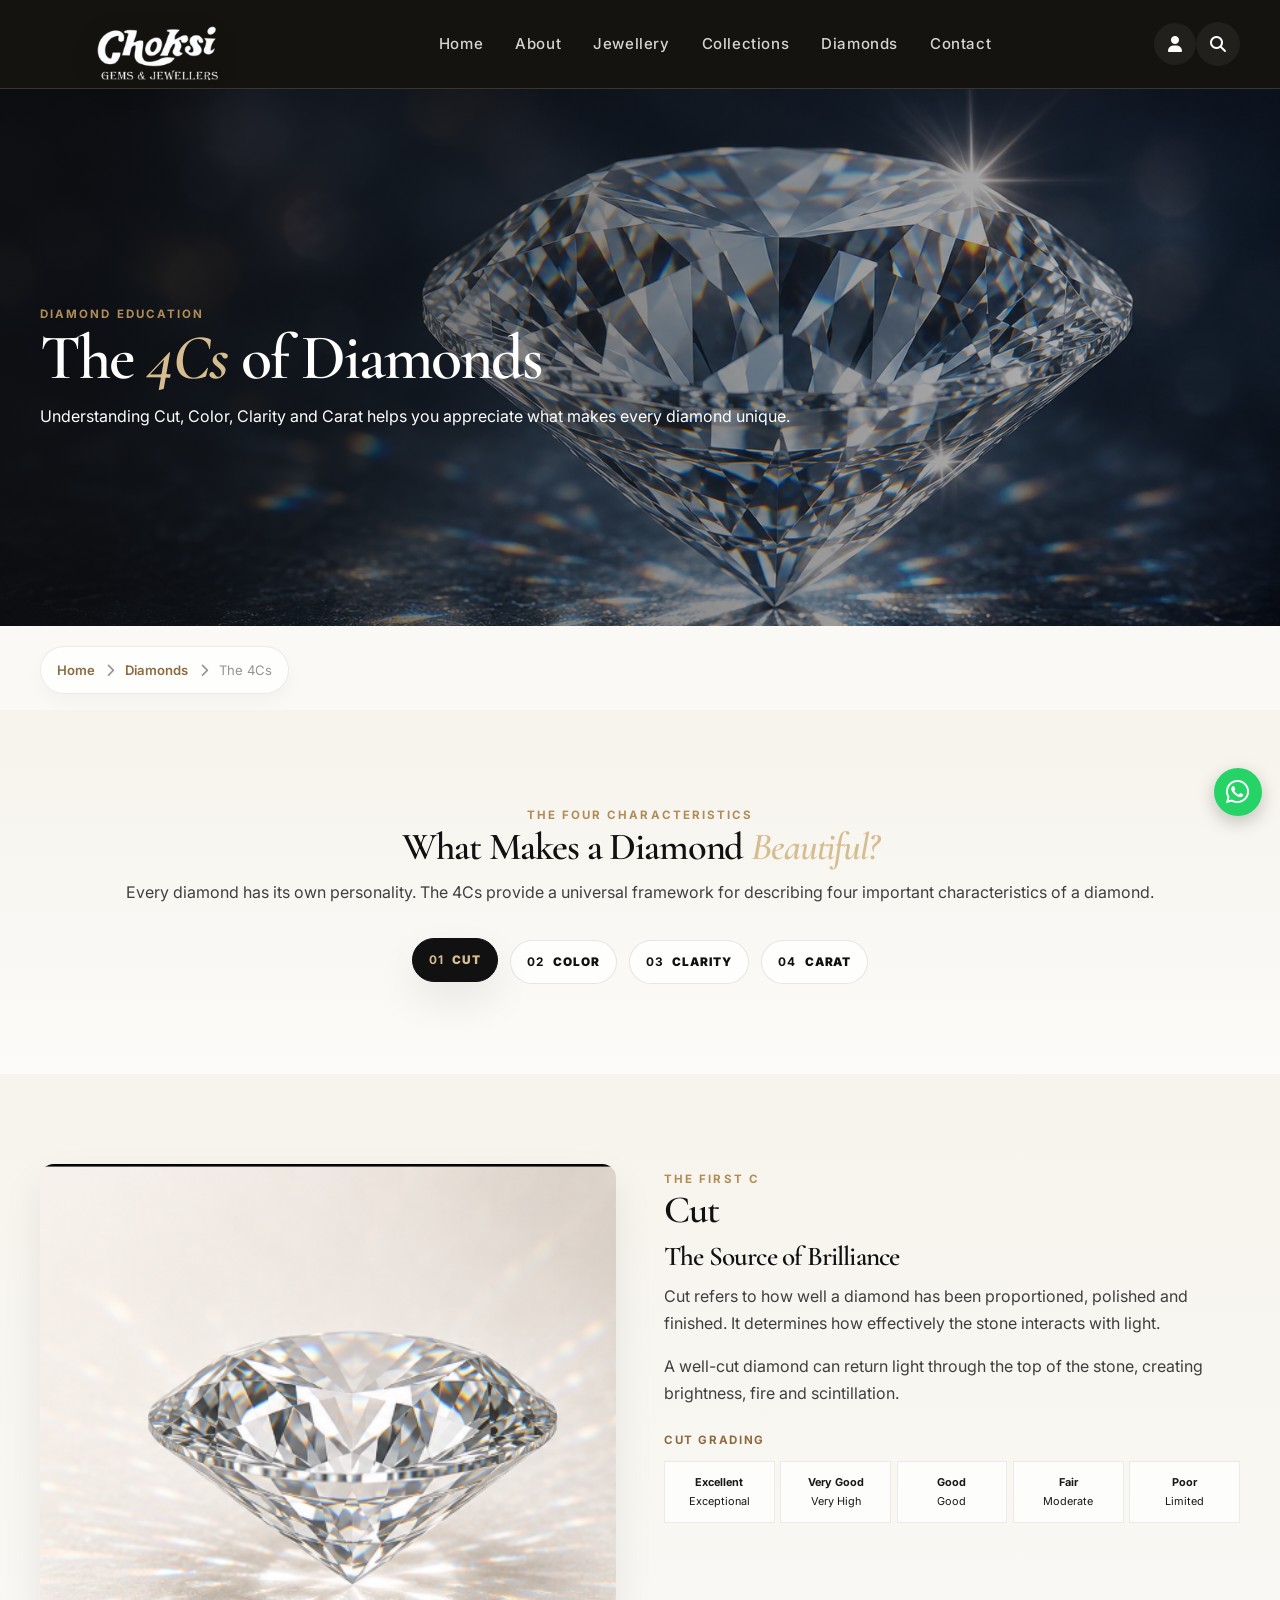
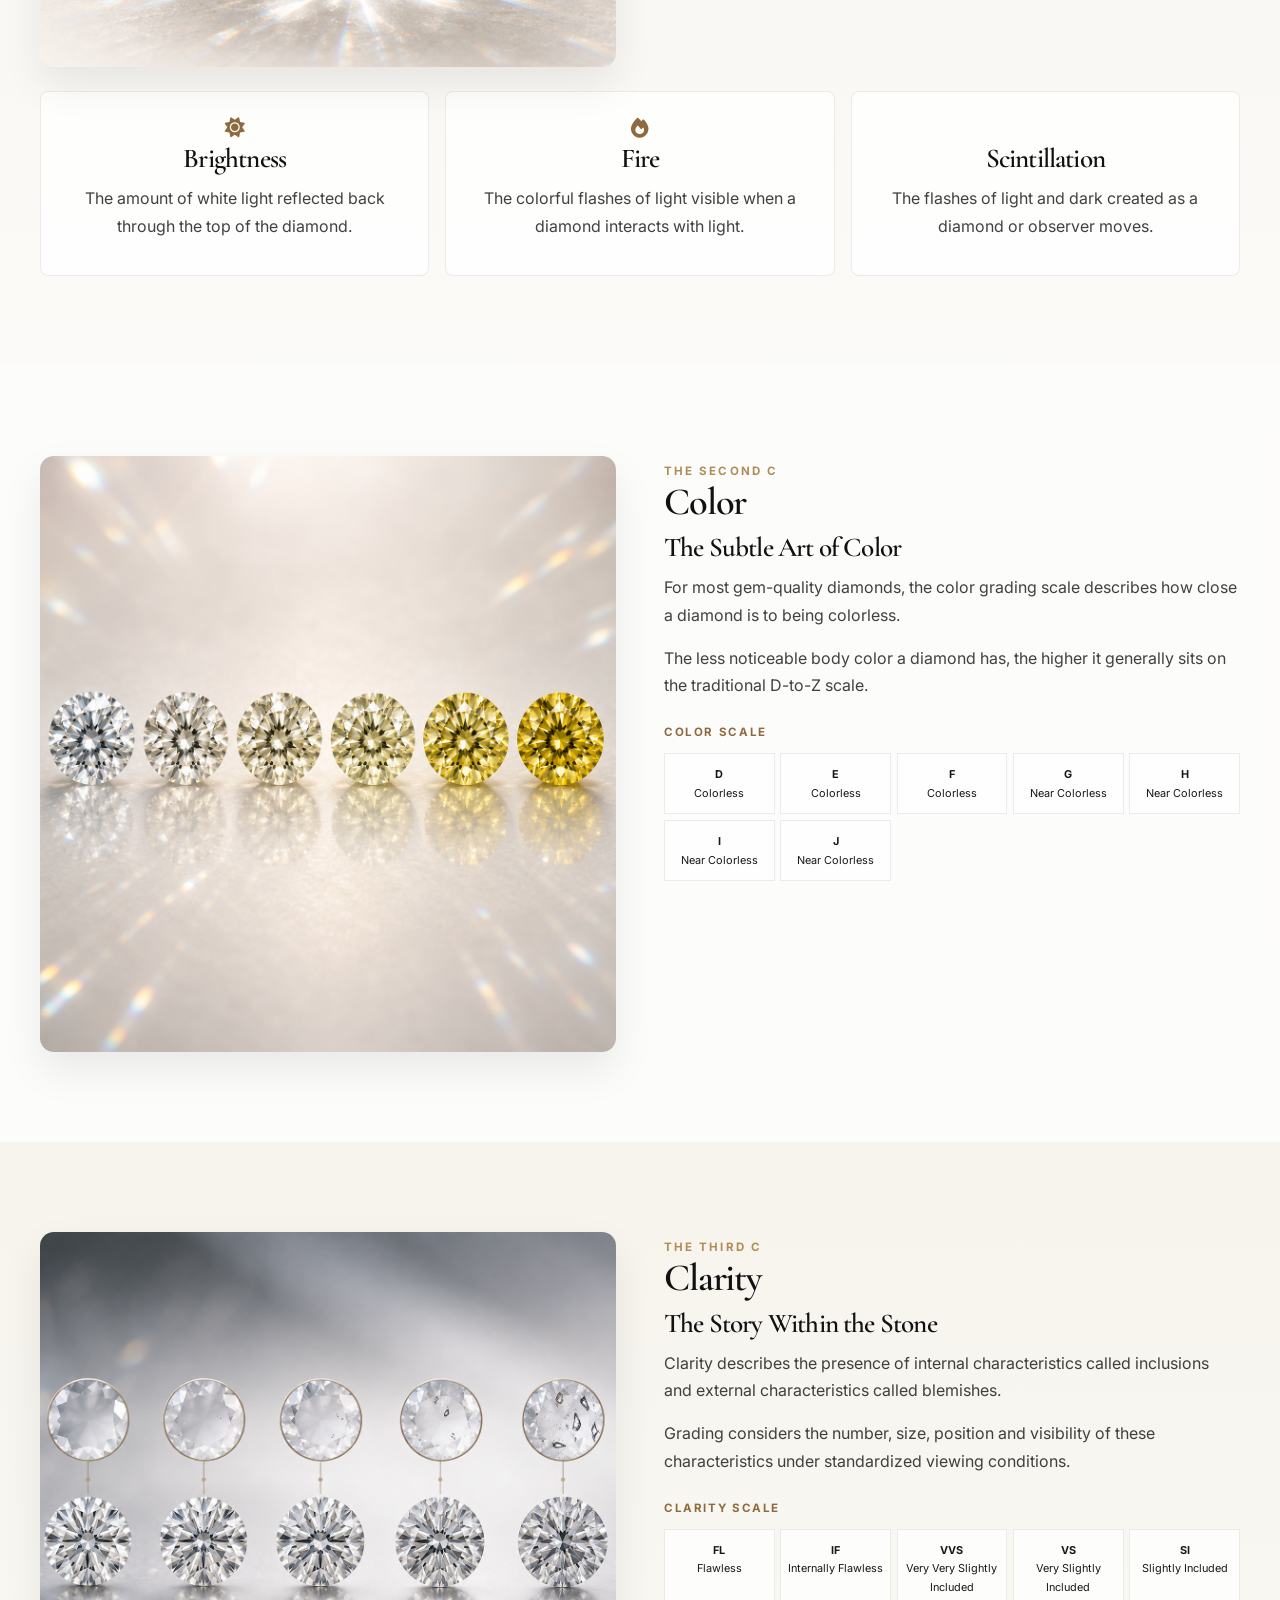
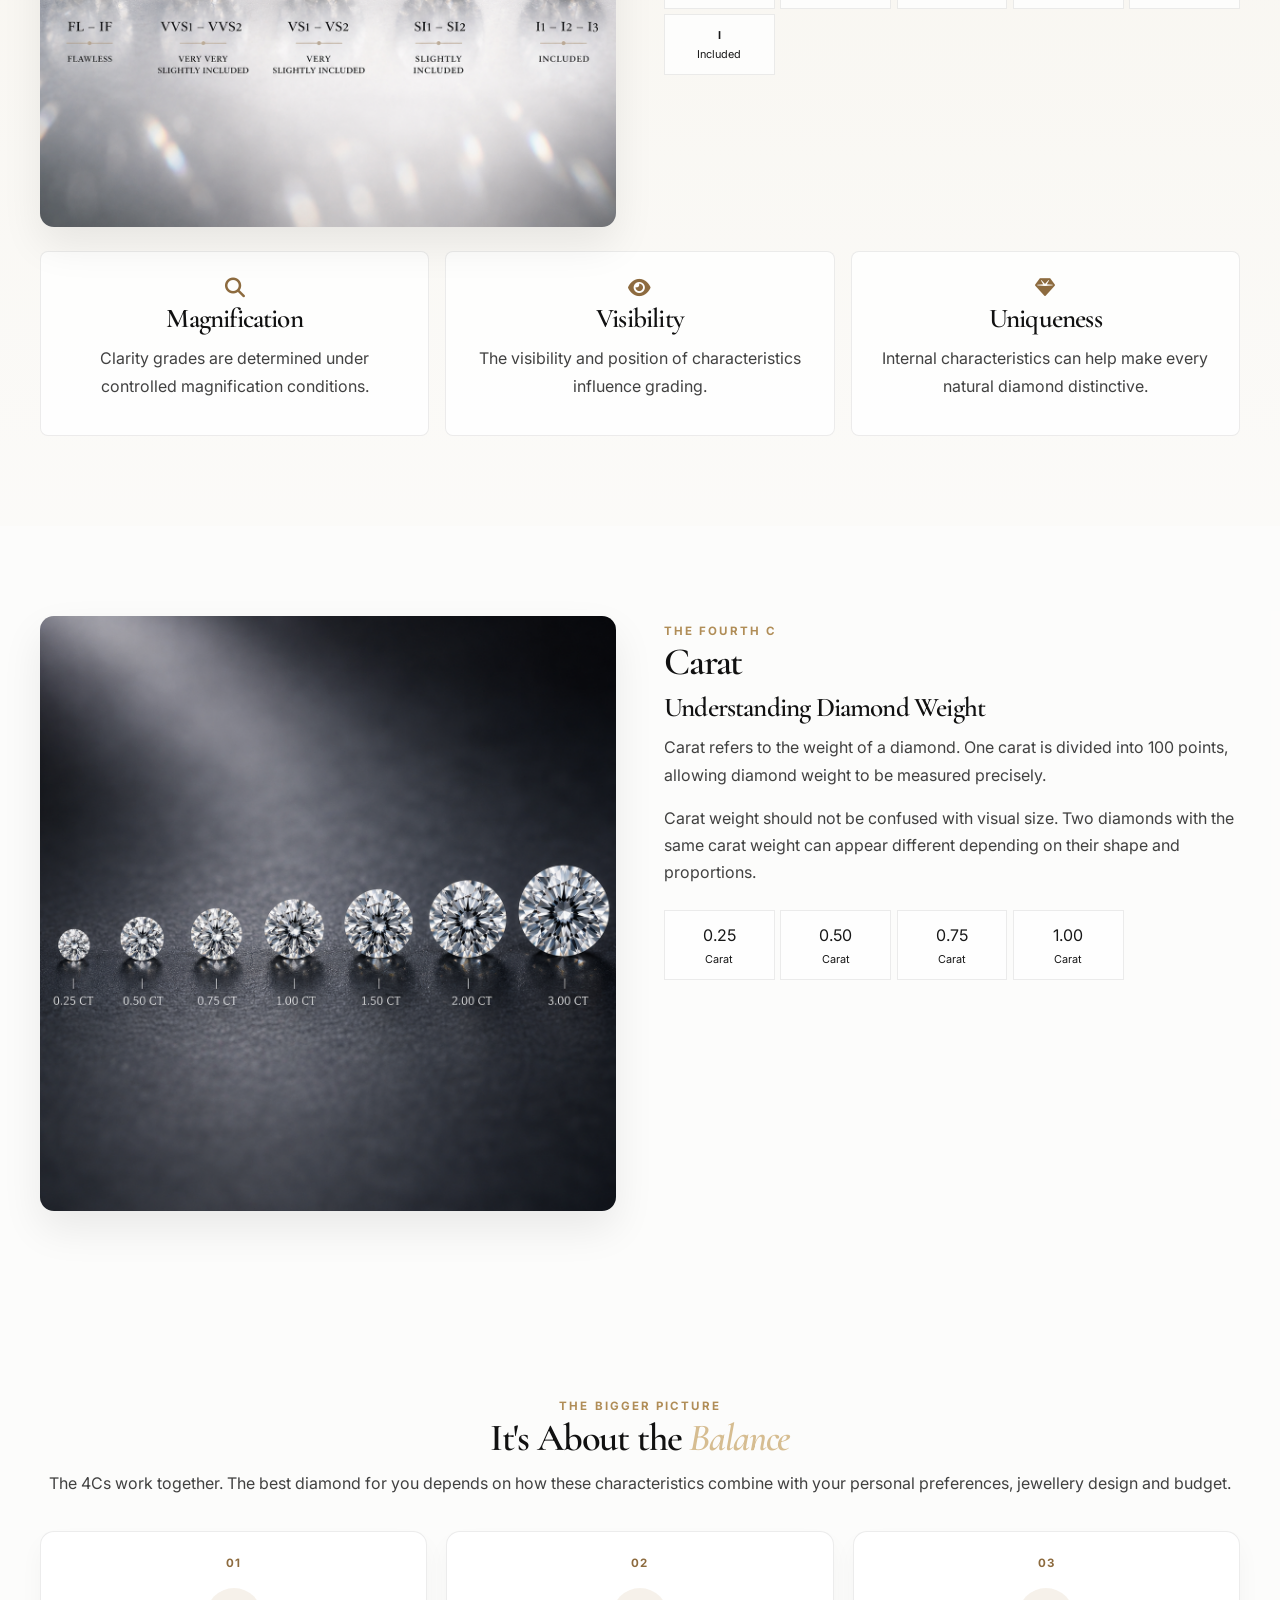
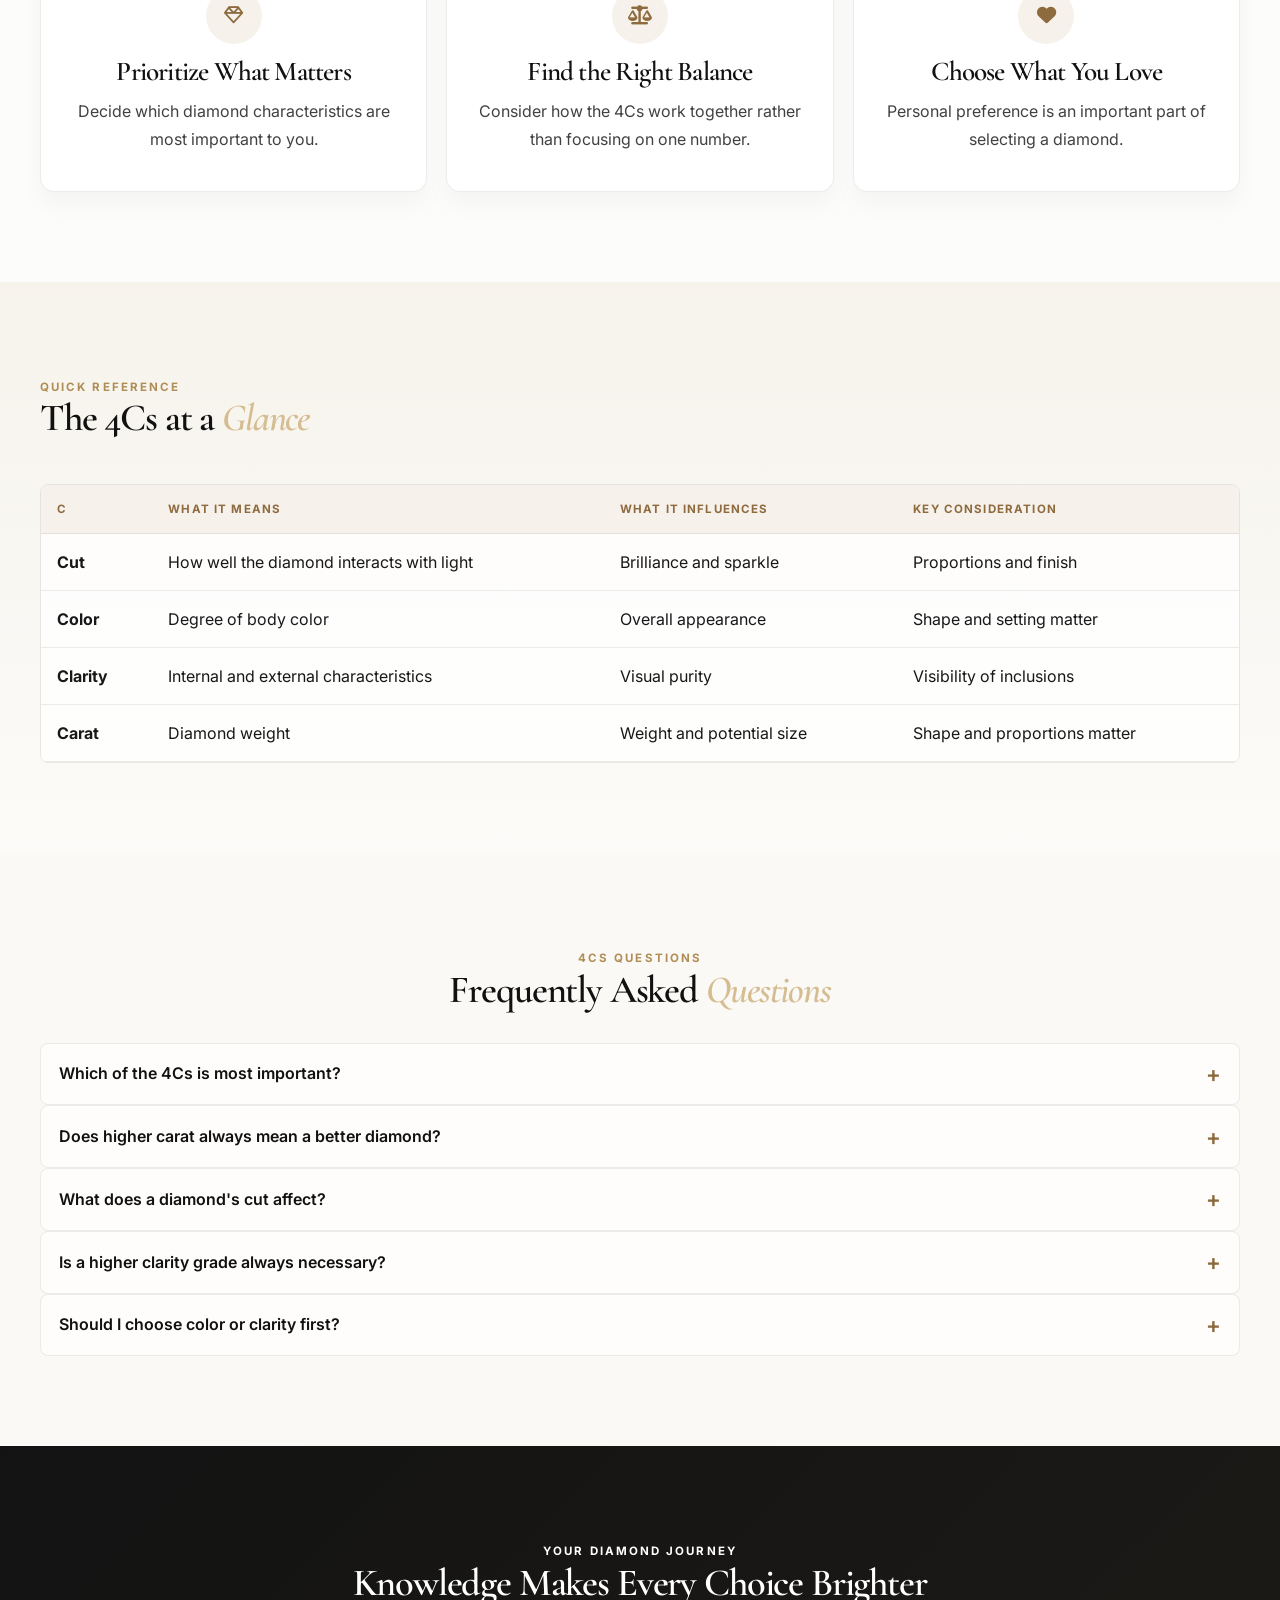
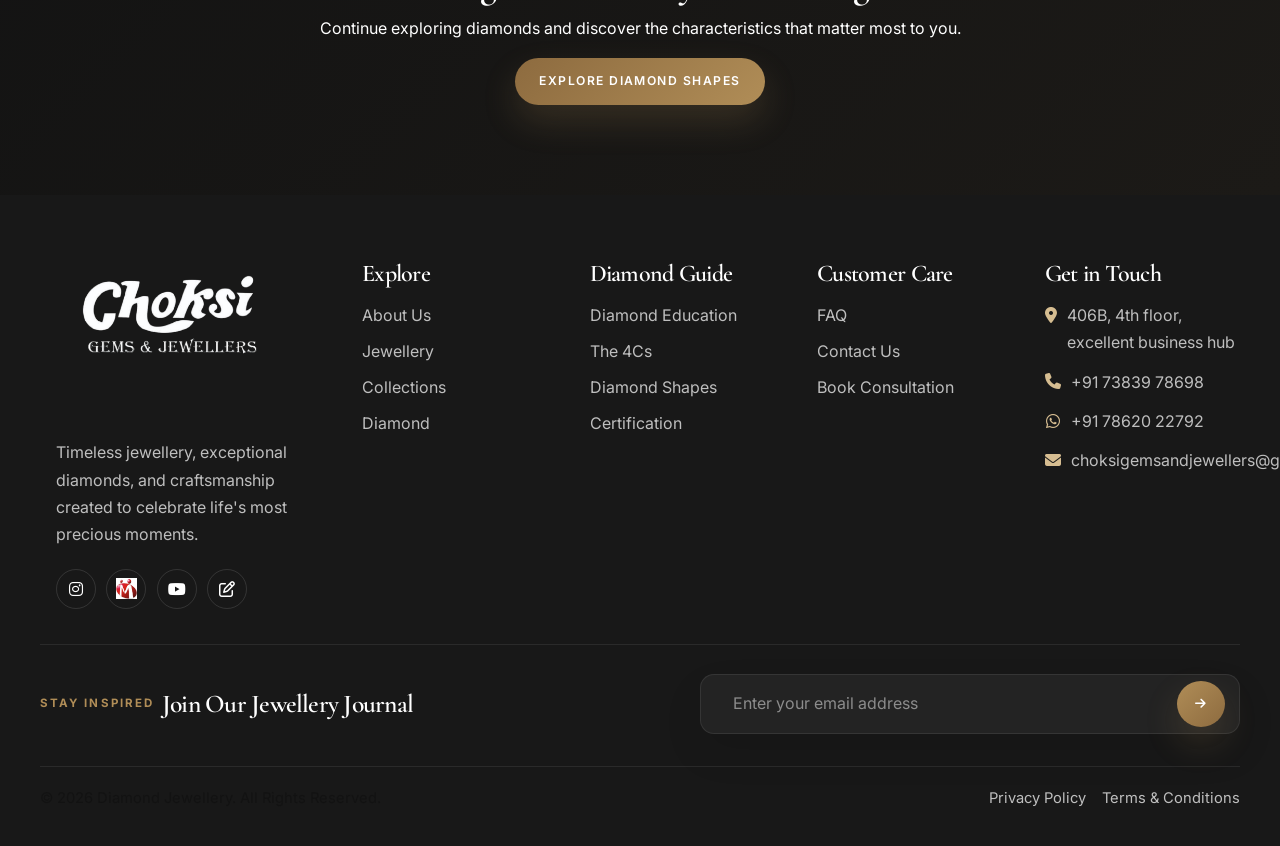
==== commit 89a4e343: "update all html file" ====
--- a/4cs.html
+++ b/4cs.html
@@ -38,6 +38,7 @@
     <!-- Font Awesome -->
 
     <link rel="stylesheet" href="https://cdnjs.cloudflare.com/ajax/libs/font-awesome/6.5.2/css/all.min.css">
+    <link rel="icon" type="image/x-icon" href="favicon.ico">
 
 </head>
 
@@ -205,18 +206,12 @@
             <div class="header-actions">
 
                 <button class="header-action search-button" aria-label="Search">
-
                     <i class="fa-solid fa-magnifying-glass"></i>
-
                 </button>
 
                 <!-- Mobile Menu Button -->
                 <button class="mobile-menu-button" aria-label="Open navigation menu">
-
-                    <span></span>
-                    <span></span>
-                    <span></span>
-
+                    <i class="fa-solid fa-bars"></i>
                 </button>
 
             </div>
--- a/css/style.css
+++ b/css/style.css
@@ -283,7 +283,6 @@
 .header-actions {
     display: flex;
     align-items: center;
-    gap: 10px;
     flex-shrink: 0;
 }
 
@@ -4198,6 +4197,9 @@
     bottom: 24px;
     width: 48px;
     height: 48px;
+    display: flex;
+    align-items: center;
+    justify-content: center;
     border-radius: 50%;
     border: none;
     background: linear-gradient(135deg, var(--gold), var(--gold-deep));
@@ -4207,7 +4209,7 @@
     visibility: hidden;
     transform: translateY(12px);
     transition: all var(--transition);
-    z-index: 100;
+    z-index: 9998;
 }
 
 .back-to-top.is-visible {
@@ -5079,4 +5081,77 @@
     top: 1rem;
     right: 1rem;
     color: black;
+}
+
+/* =========================================================
+   GLOBAL WHATSAPP FLOATING BUTTON
+========================================================= */
+
+.whatsapp-float {
+    position: fixed;
+    right: 18px;
+    bottom: 84px;
+
+    width: 48px;
+    height: 48px;
+
+    display: flex;
+    align-items: center;
+    justify-content: center;
+
+    background: #25D366;
+    color: #fff;
+
+    border-radius: 50%;
+
+    font-size: 27px;
+    text-decoration: none;
+
+    z-index: 99999;
+
+    box-shadow: 0 6px 18px rgba(0, 0, 0, 0.22);
+
+    transition:
+        transform 0.3s ease,
+        box-shadow 0.3s ease;
+}
+
+.whatsapp-float:hover {
+    color: #fff;
+    transform: translateY(-3px) scale(1.05);
+    box-shadow: 0 10px 25px rgba(0, 0, 0, 0.28);
+}
+
+.whatsapp-float i {
+    line-height: 1;
+}
+
+
+/* MOBILE */
+
+@media (max-width: 767px) {
+
+    .whatsapp-float {
+        width: 14px;
+        height: 74px;
+
+        right: 46px;
+        bottom: 46px;
+
+        font-size: 25px;
+    }
+}
+
+
+@media (max-width: 480px) {
+
+    .whatsapp-float {
+        right: 12px;
+        bottom: 66px;
+
+        width: 44px;
+        height: 44px;
+
+        font-size: 24px;
+    }
 }
--- a/css/responsive.css
+++ b/css/responsive.css
@@ -470,10 +470,10 @@
         grid-template-columns: auto 1fr;
     }
 
-    .guide-highlight > .btn,
-    .consultation-guide-banner > .btn,
-    .faq-help-banner > .btn,
-    .shape-guide-banner > .btn {
+    .guide-highlight>.btn,
+    .consultation-guide-banner>.btn,
+    .faq-help-banner>.btn,
+    .shape-guide-banner>.btn {
         grid-column: 1 / -1;
         justify-self: start;
     }
@@ -551,22 +551,32 @@
 
     .header-container {
         width: calc(100% - 24px);
-        min-height: var(--header-height);
-        gap: 8px;
+        min-height: 72px;
+        gap: 6px;
+        justify-content: space-between;
     }
 
     .logo {
-        width: 500px;
-       height: auto;
+        width: 165px !important;
+        height: 62px !important;
+        flex-shrink: 0;
+        display: flex;
+        align-items: center;
+        justify-content: flex-start;
     }
 
     .logo img {
-        width: 200px;
-        height: auto;
+        width: 190px !important;
+        max-width: none !important;
+        height: auto !important;
+        object-fit: contain;
+        transform: scale(1.6);
+        transform-origin: left center;
     }
 
     .header-actions {
         gap: 5px;
+        flex-shrink: 0;
     }
 
     .header-action,
@@ -577,9 +587,9 @@
     }
 
     .main-navigation {
-        top: var(--header-height);
-        height: calc(100dvh - var(--header-height));
-        padding: 12px 18px 30px;
+        height: auto !important;
+        max-height: calc(100dvh - var(--header-height)) !important;
+        overflow-y: auto;
     }
 
 
@@ -691,6 +701,25 @@
         grid-template-columns: 1fr;
     }
 
+    .contact-info-card {
+        width: 100%;
+        gap: 0.8rem;
+        padding: 1.1rem 0.9rem;
+        align-items: flex-start;
+    }
+
+    .contact-info-card h3 {
+        font-size: 1rem;
+        line-height: 1.35;
+    }
+
+    .contact-info-card p {
+        font-size: 0.85rem;
+        line-height: 1.6;
+        overflow-wrap: anywhere;
+    }
+
+
 
     /* ---------- CONTENT GRIDS ---------- */
 
@@ -769,7 +798,7 @@
         gap: 0;
     }
 
-    .collection-details > div {
+    .collection-details>div {
         padding: 0.8rem 0;
     }
 
@@ -808,10 +837,10 @@
         margin-inline: auto;
     }
 
-    .guide-highlight > .btn,
-    .consultation-guide-banner > .btn,
-    .faq-help-banner > .btn,
-    .shape-guide-banner > .btn {
+    .guide-highlight>.btn,
+    .consultation-guide-banner>.btn,
+    .faq-help-banner>.btn,
+    .shape-guide-banner>.btn {
         grid-column: auto;
         width: 100%;
     }
@@ -889,15 +918,21 @@
     }
 
     .footer-newsletter {
-        flex-direction: column;
-        align-items: stretch;
-        gap: 1rem;
-    }
-
-    .footer-newsletter > div {
-        flex-direction: column;
-        align-items: flex-start;
-        gap: 0.3rem;
+        display: flex !important;
+        flex-direction: column !important;
+        align-items: stretch !important;
+        gap: 1rem !important;
+    }
+
+    .footer-newsletter>div {
+        flex: 0 0 auto !important;
+        width: 100% !important;
+        height: auto !important;
+        min-height: 0 !important;
+        display: flex !important;
+        flex-direction: column !important;
+        align-items: flex-start !important;
+        gap: 0.3rem !important;
     }
 
     .footer-bottom {
@@ -911,8 +946,7 @@
     }
 
     .contact-social-links {
-        flex-direction: column;
-        align-items: flex-start;
+        flex-direction: row;
     }
 
 
@@ -928,8 +962,77 @@
 
     .search-container {
         width: calc(100% - 24px);
-        max-width: none;
+        max-width: 760px;
         padding: 1.1rem;
+    }
+
+    .search-form {
+        width: 100%;
+        display: flex;
+        align-items: center;
+        gap: 0.5rem;
+        padding: 0.45rem 0.55rem 0.45rem 0.9rem;
+        border-radius: 999px;
+        box-sizing: border-box;
+    }
+
+    .search-form input[type="search"] {
+        flex: 1 1 auto;
+        min-width: 0;
+        width: auto !important;
+        padding: 0.75rem 0.25rem;
+        border: none;
+        outline: none;
+        background: transparent;
+    }
+
+    .search-form button[type="submit"] {
+        width: 48px !important;
+        min-width: 48px !important;
+        max-width: 48px !important;
+        height: 48px !important;
+        min-height: 48px !important;
+        padding: 0 !important;
+        margin: 0;
+        flex: 0 0 48px;
+        border: none;
+        border-radius: 50% !important;
+        display: inline-flex;
+        align-items: center;
+        justify-content: center;
+        background: linear-gradient(135deg, var(--gold), var(--gold-deep));
+        color: var(--white);
+    }
+
+    .search-form button[type="submit"] i {
+        font-size: 0.95rem;
+        line-height: 1;
+    }
+
+    /* Close X inside search bar */
+    .search-form .search-inline-close {
+        width: 32px !important;
+        min-width: 32px !important;
+        max-width: 32px !important;
+        height: 32px !important;
+        padding: 0 !important;
+        margin: 0;
+        flex: 0 0 32px;
+        border: none !important;
+        border-radius: 50% !important;
+        background: transparent !important;
+        color: rgba(17, 17, 17, 0.55) !important;
+        box-shadow: none !important;
+        display: inline-flex;
+        align-items: center;
+        justify-content: center;
+    }
+
+    .search-form .search-inline-close:hover {
+        color: var(--gold-deep) !important;
+        background: transparent !important;
+        transform: none !important;
+        box-shadow: none !important;
     }
 
     .search-close {
@@ -968,10 +1071,6 @@
 ========================================================= */
 
 @media (max-width: 480px) {
-
-    :root {
-        --header-height: 68px;
-    }
 
     section {
         padding: 44px 0;
@@ -991,13 +1090,11 @@
     }
 
     .logo {
-        width: 130px;
-        height: 54px;
+        width: min(210px, 80vw);
     }
 
     .logo img {
-        width: 115px;
-        max-height: 48px;
+        width: min(210px, 80vw);
     }
 
     .header-action,
@@ -1108,11 +1205,11 @@
     }
 
     .logo {
-        width: 115px;
+        width: min(210px, 80vw);
     }
 
     .logo img {
-        width: 105px;
+        width: min(210px, 80vw);
     }
 
     .header-action,
@@ -1158,5 +1255,4 @@
         animation-iteration-count: 1 !important;
         transition-duration: 0.01ms !important;
     }
-}
-
+}
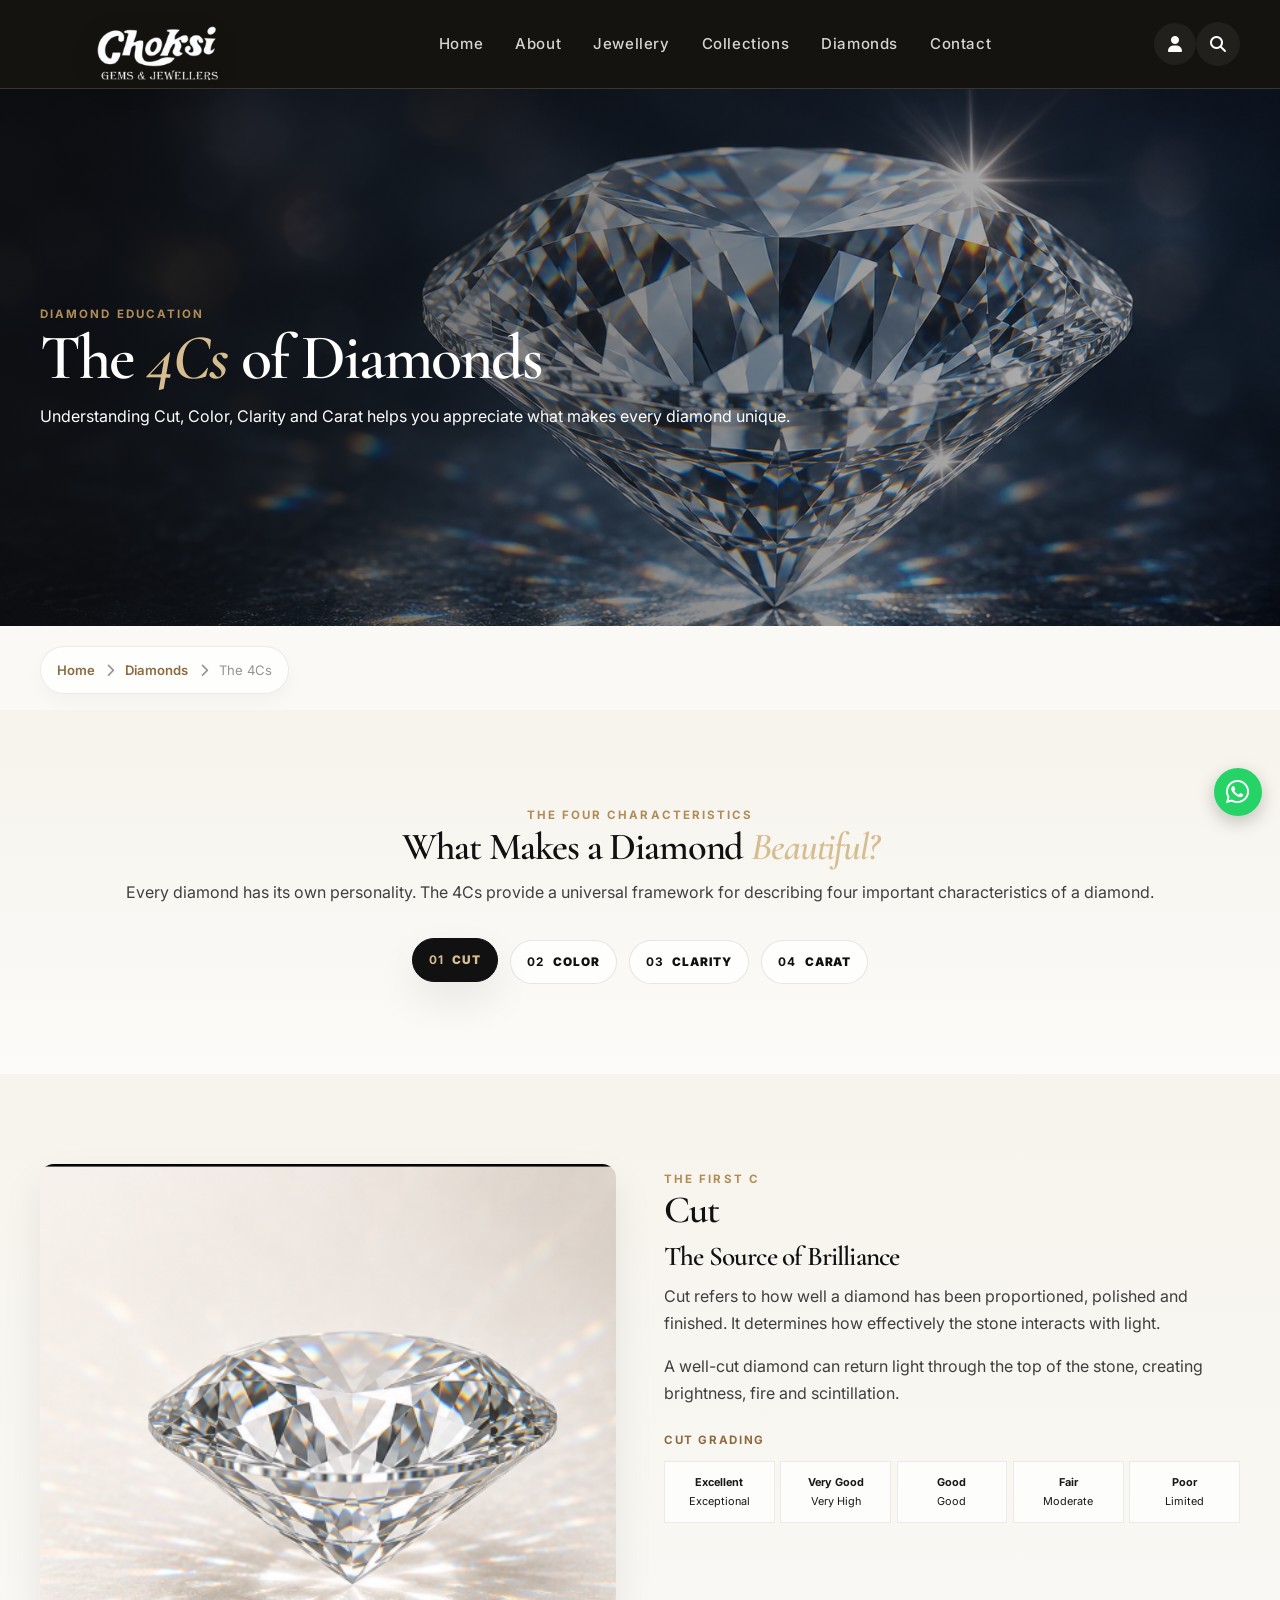
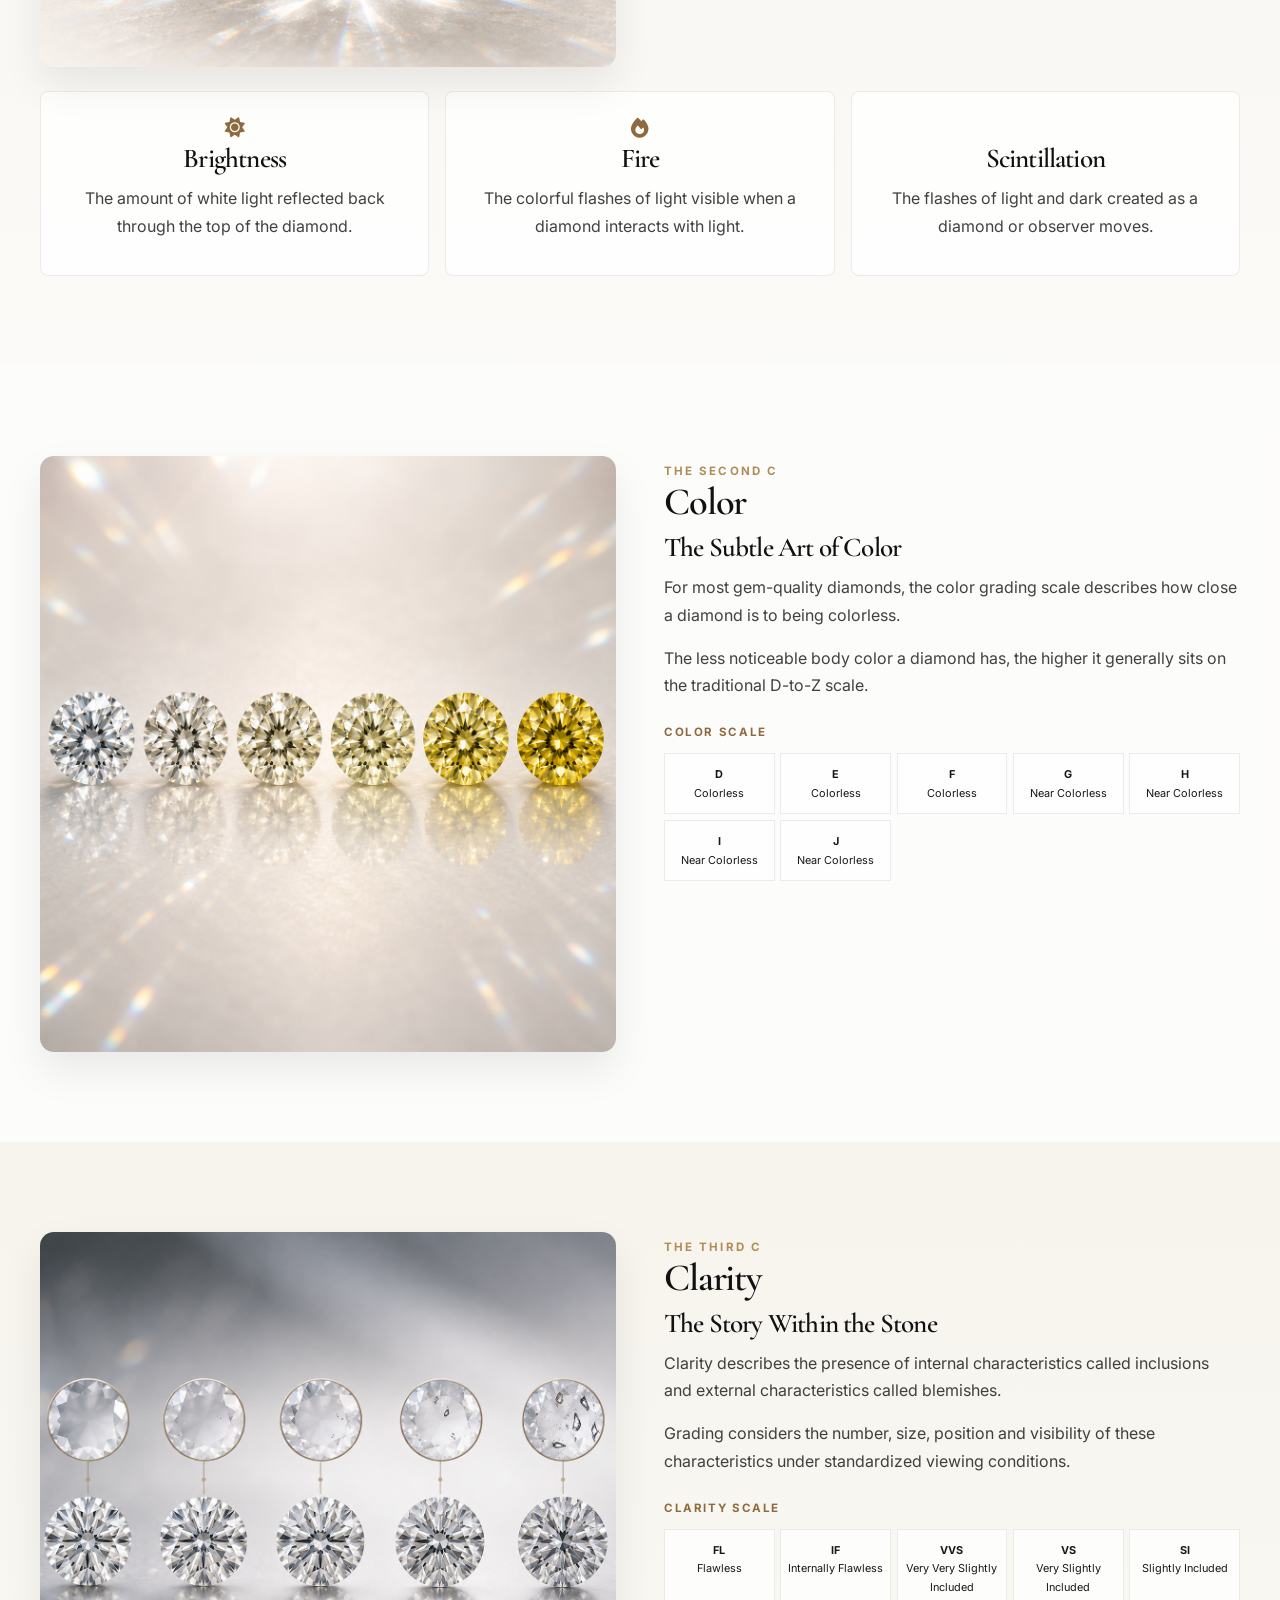
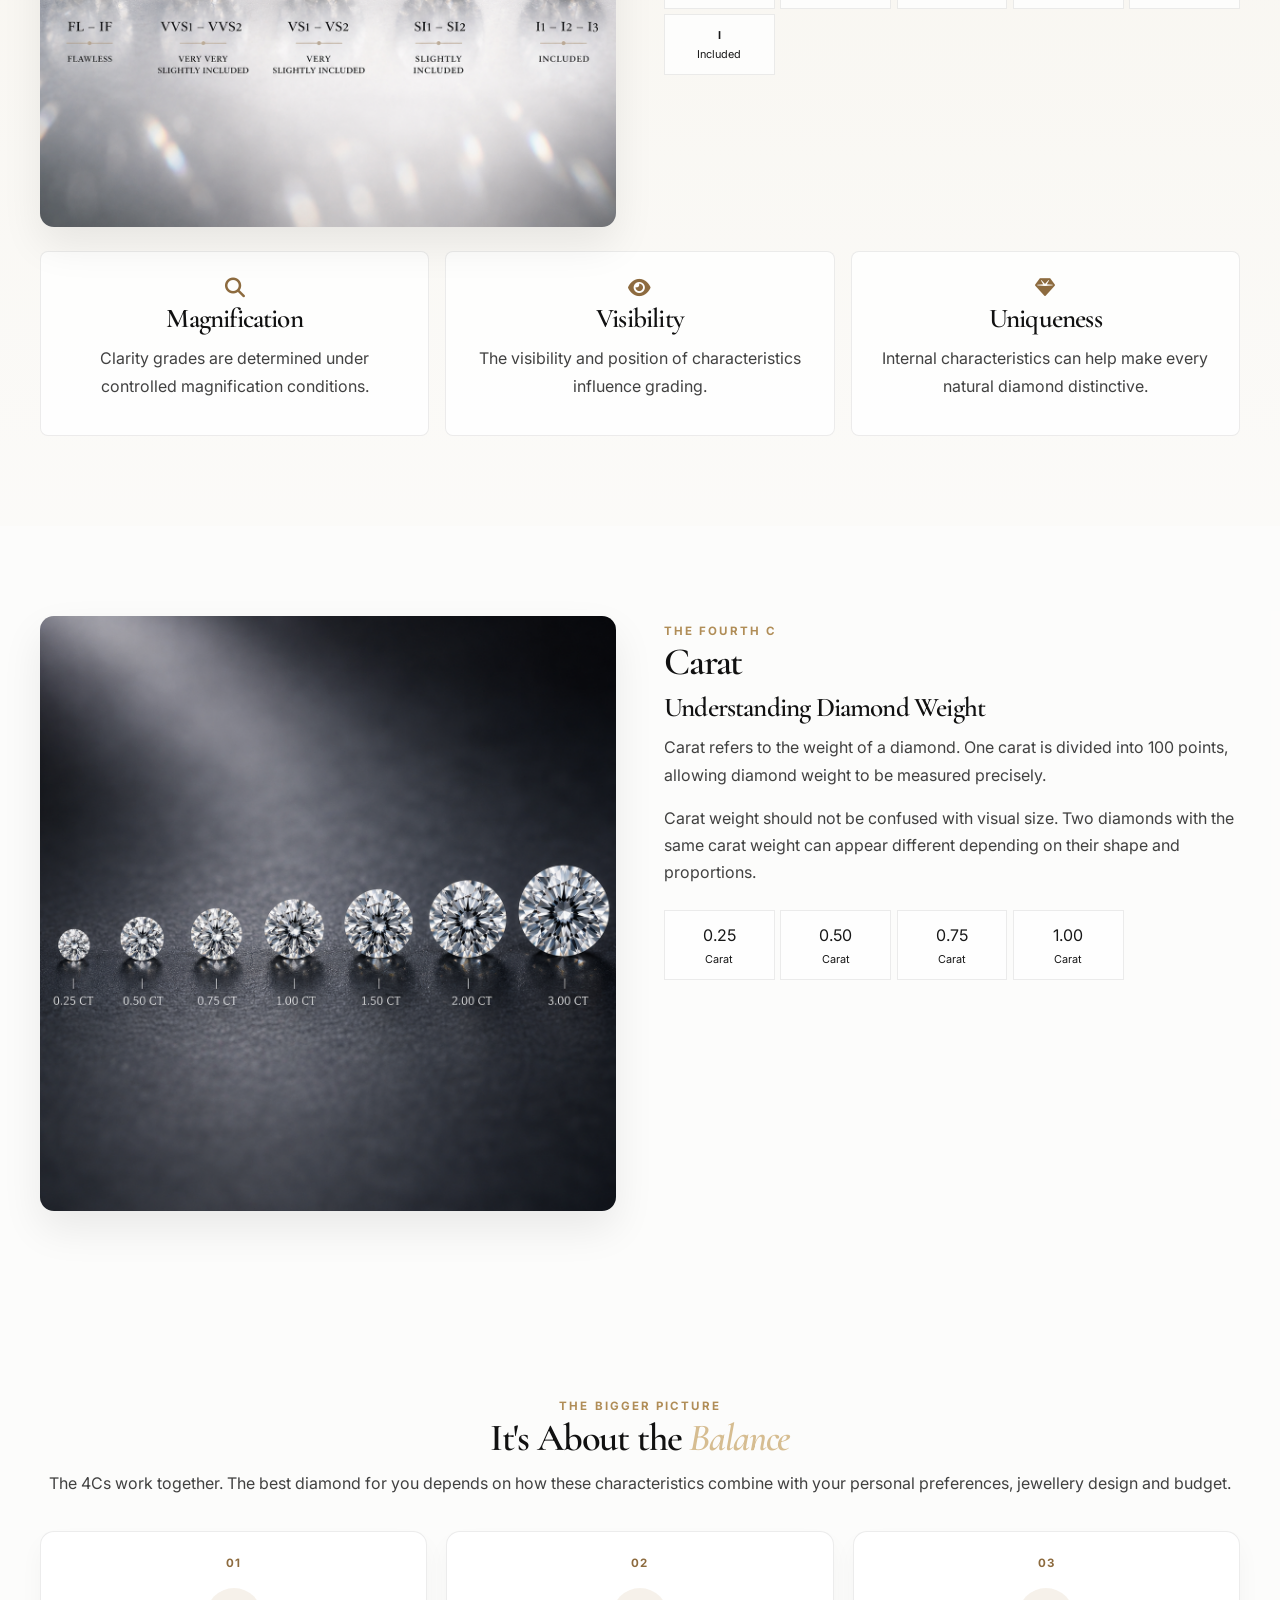
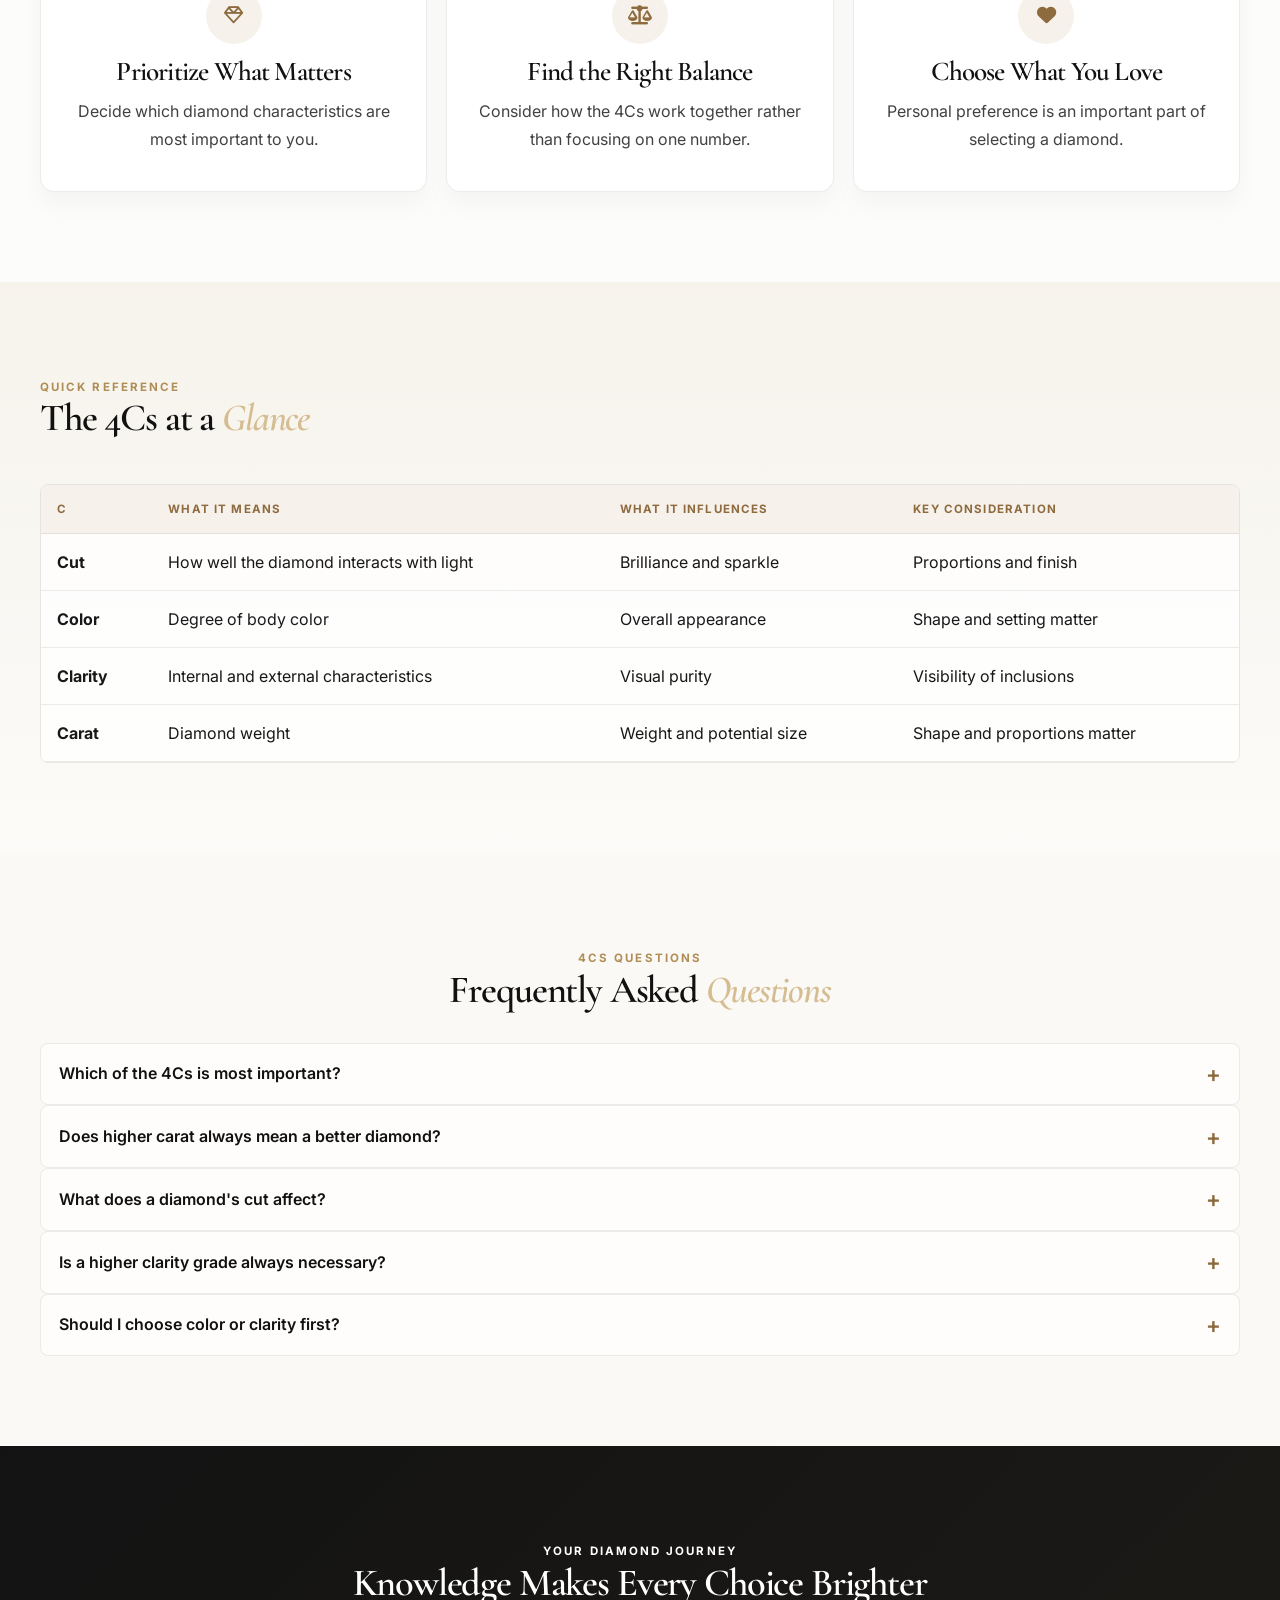
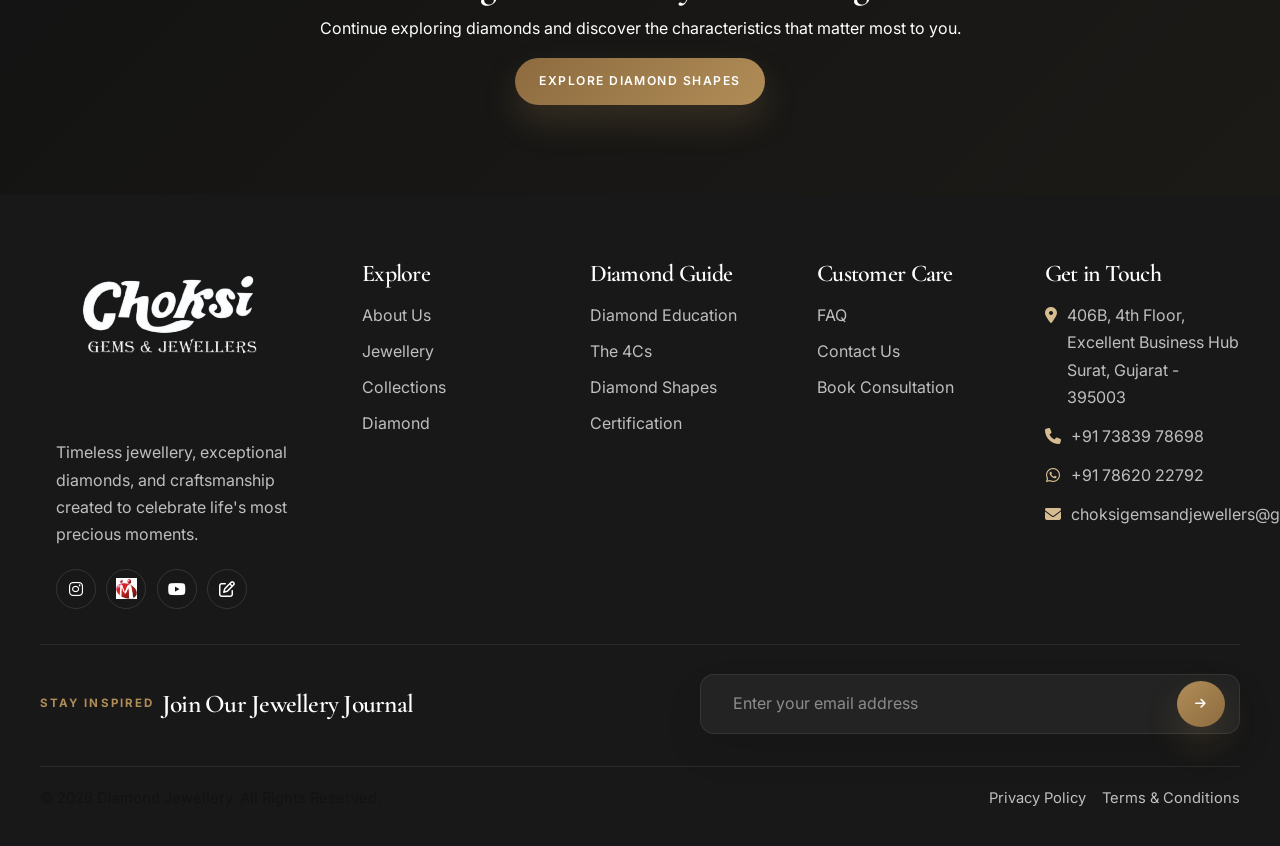
==== commit de48195c: "update all html file" ====
--- a/4cs.html
+++ b/4cs.html
@@ -2055,7 +2055,11 @@
 
                     <p>
                         <i class="fa-solid fa-location-dot"></i>
-                        406B, 4th floor, excellent business hub
+                        <a href="https://www.google.com/maps/search/?api=1&query=406B,+4th+Floor,+Excellent+Business+Hub,+Surat,+Gujarat+395003"
+                            target="_blank" rel="noopener noreferrer">
+                            406B, 4th Floor, Excellent Business Hub
+                            Surat, Gujarat - 395003
+                        </a>
                     </p>
 
                     <p>
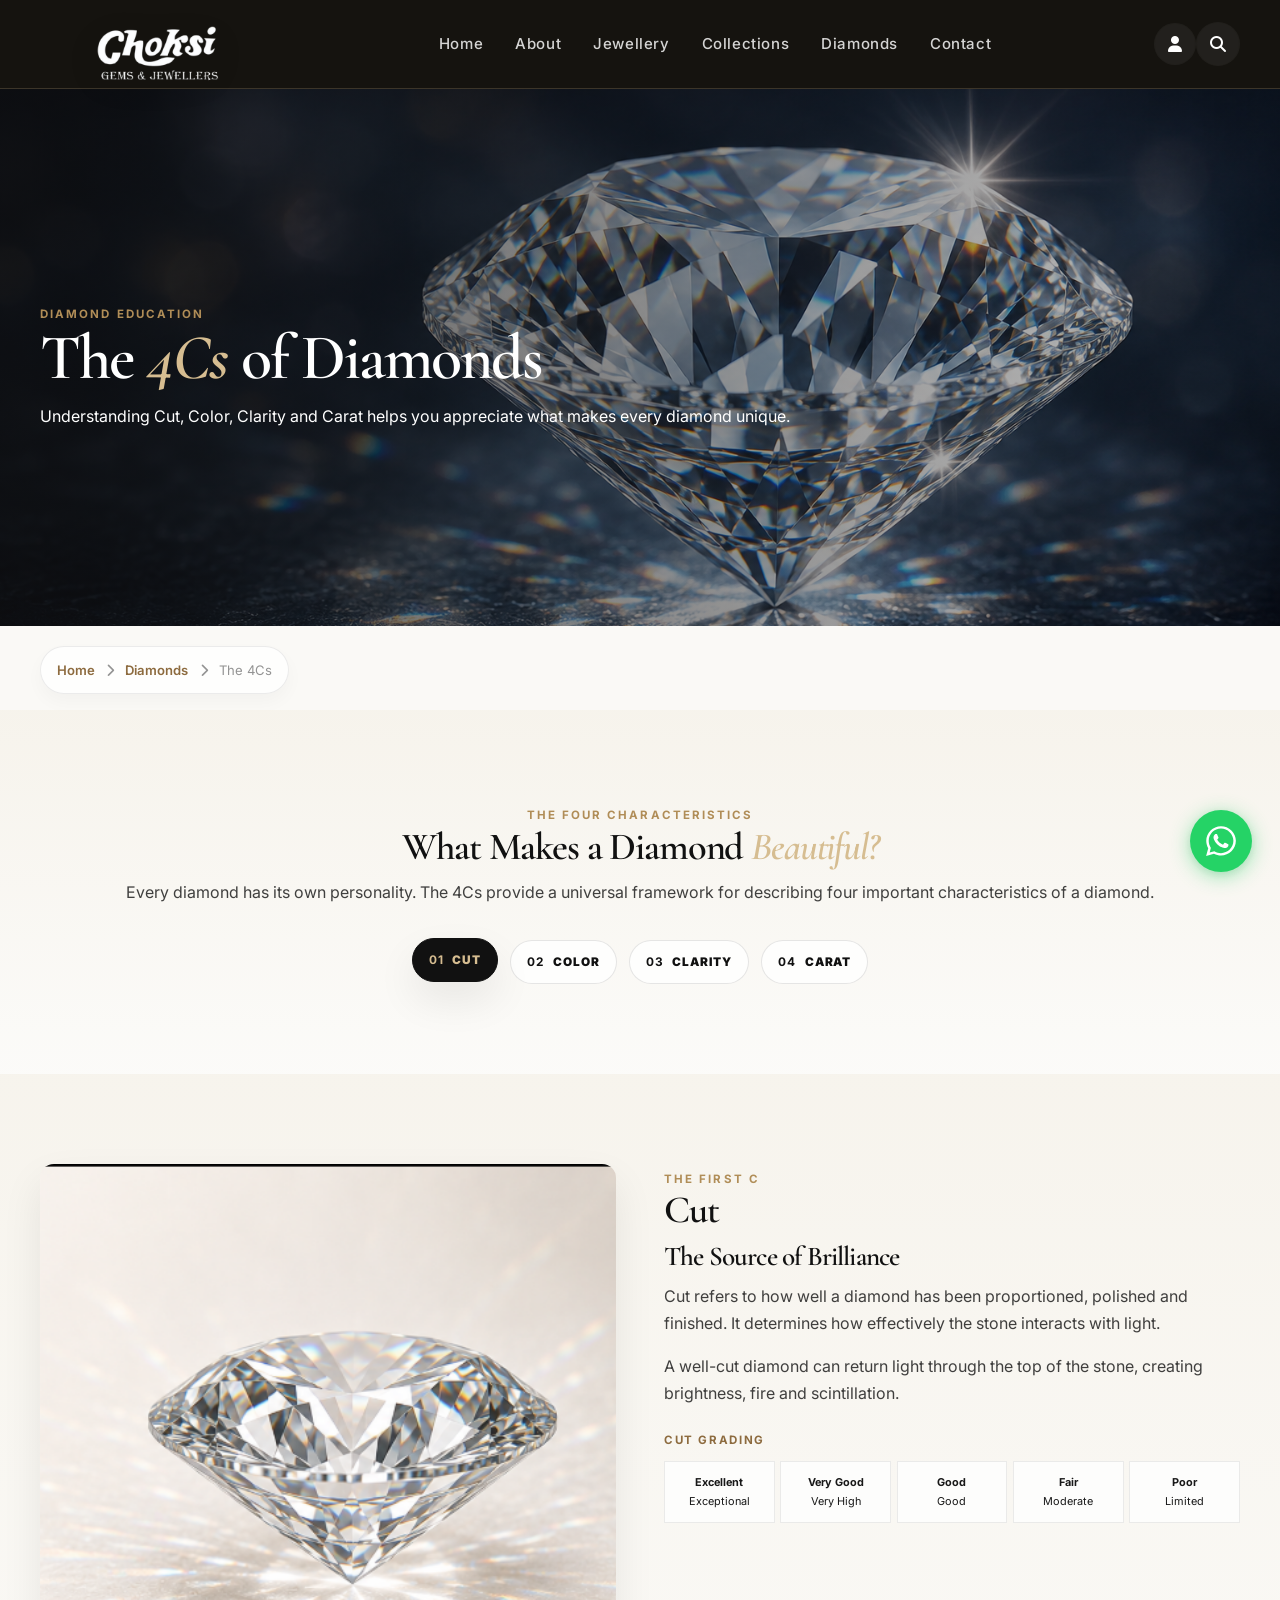
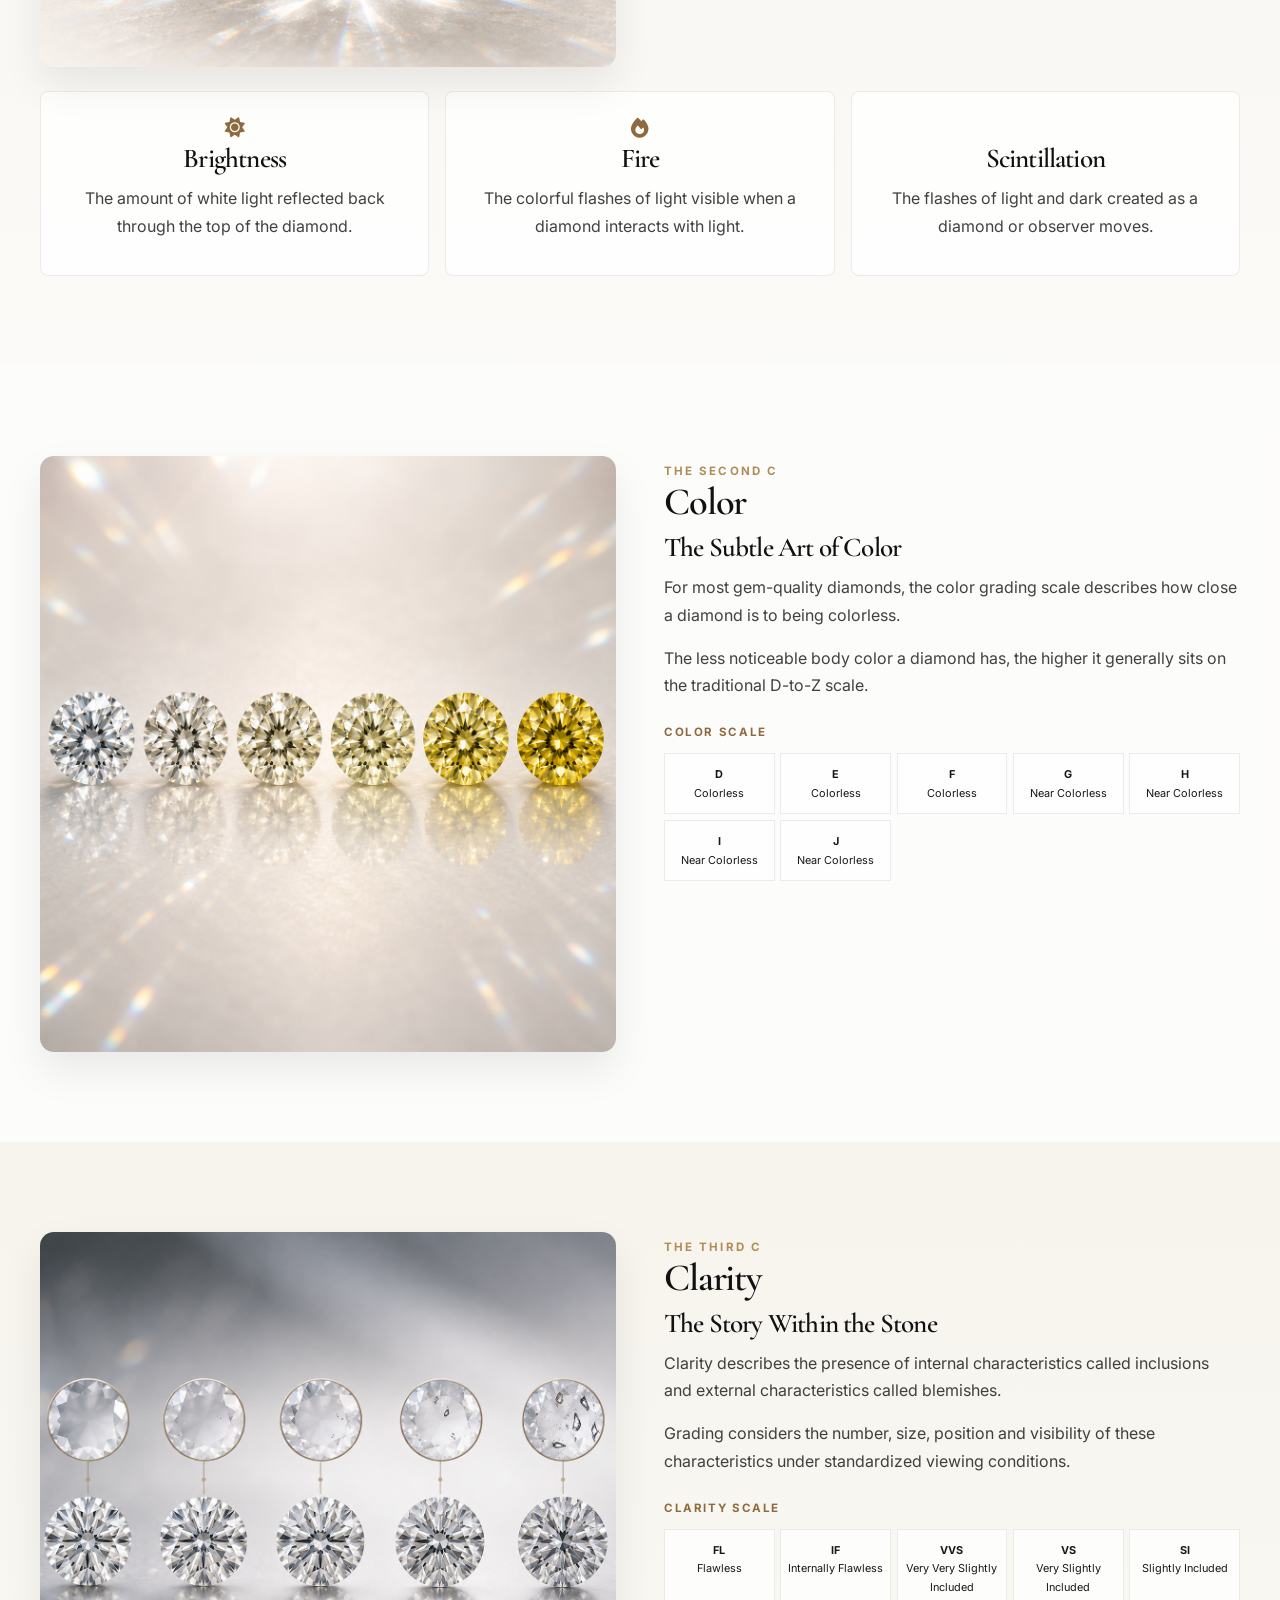
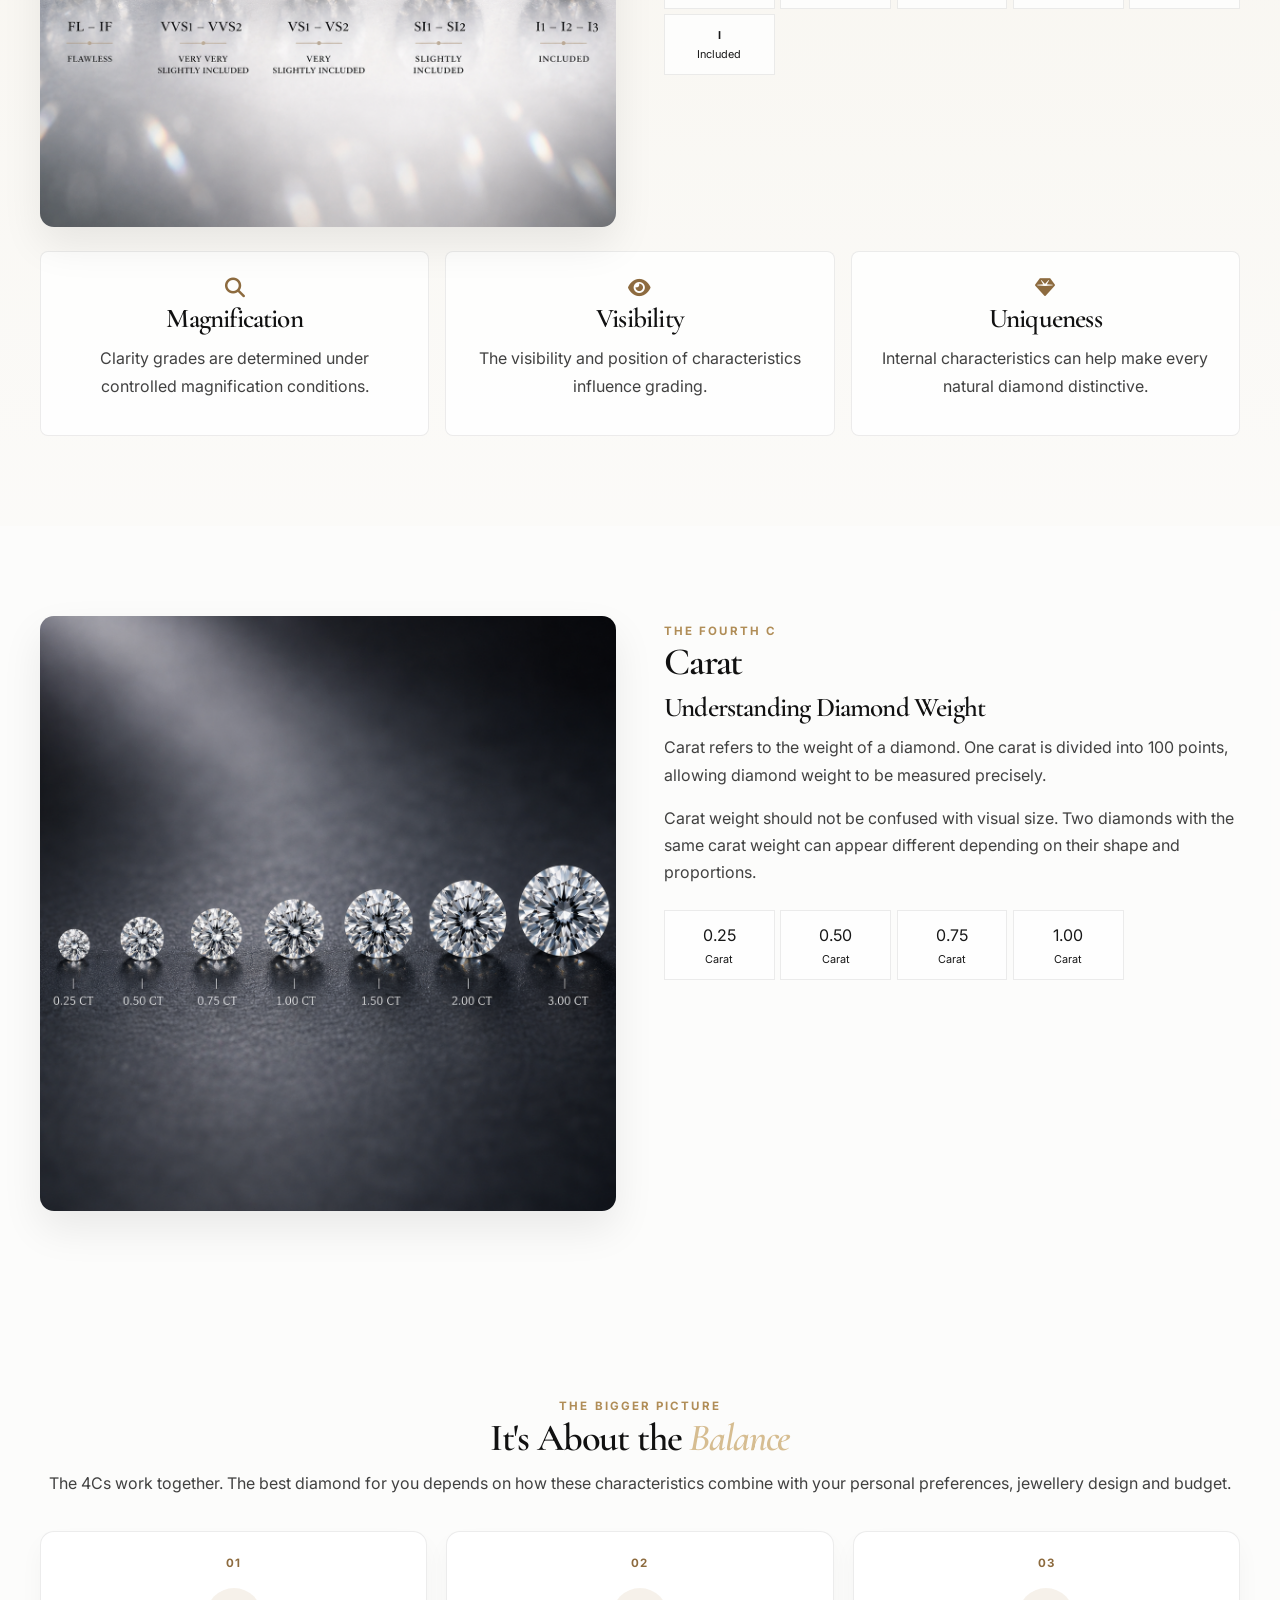
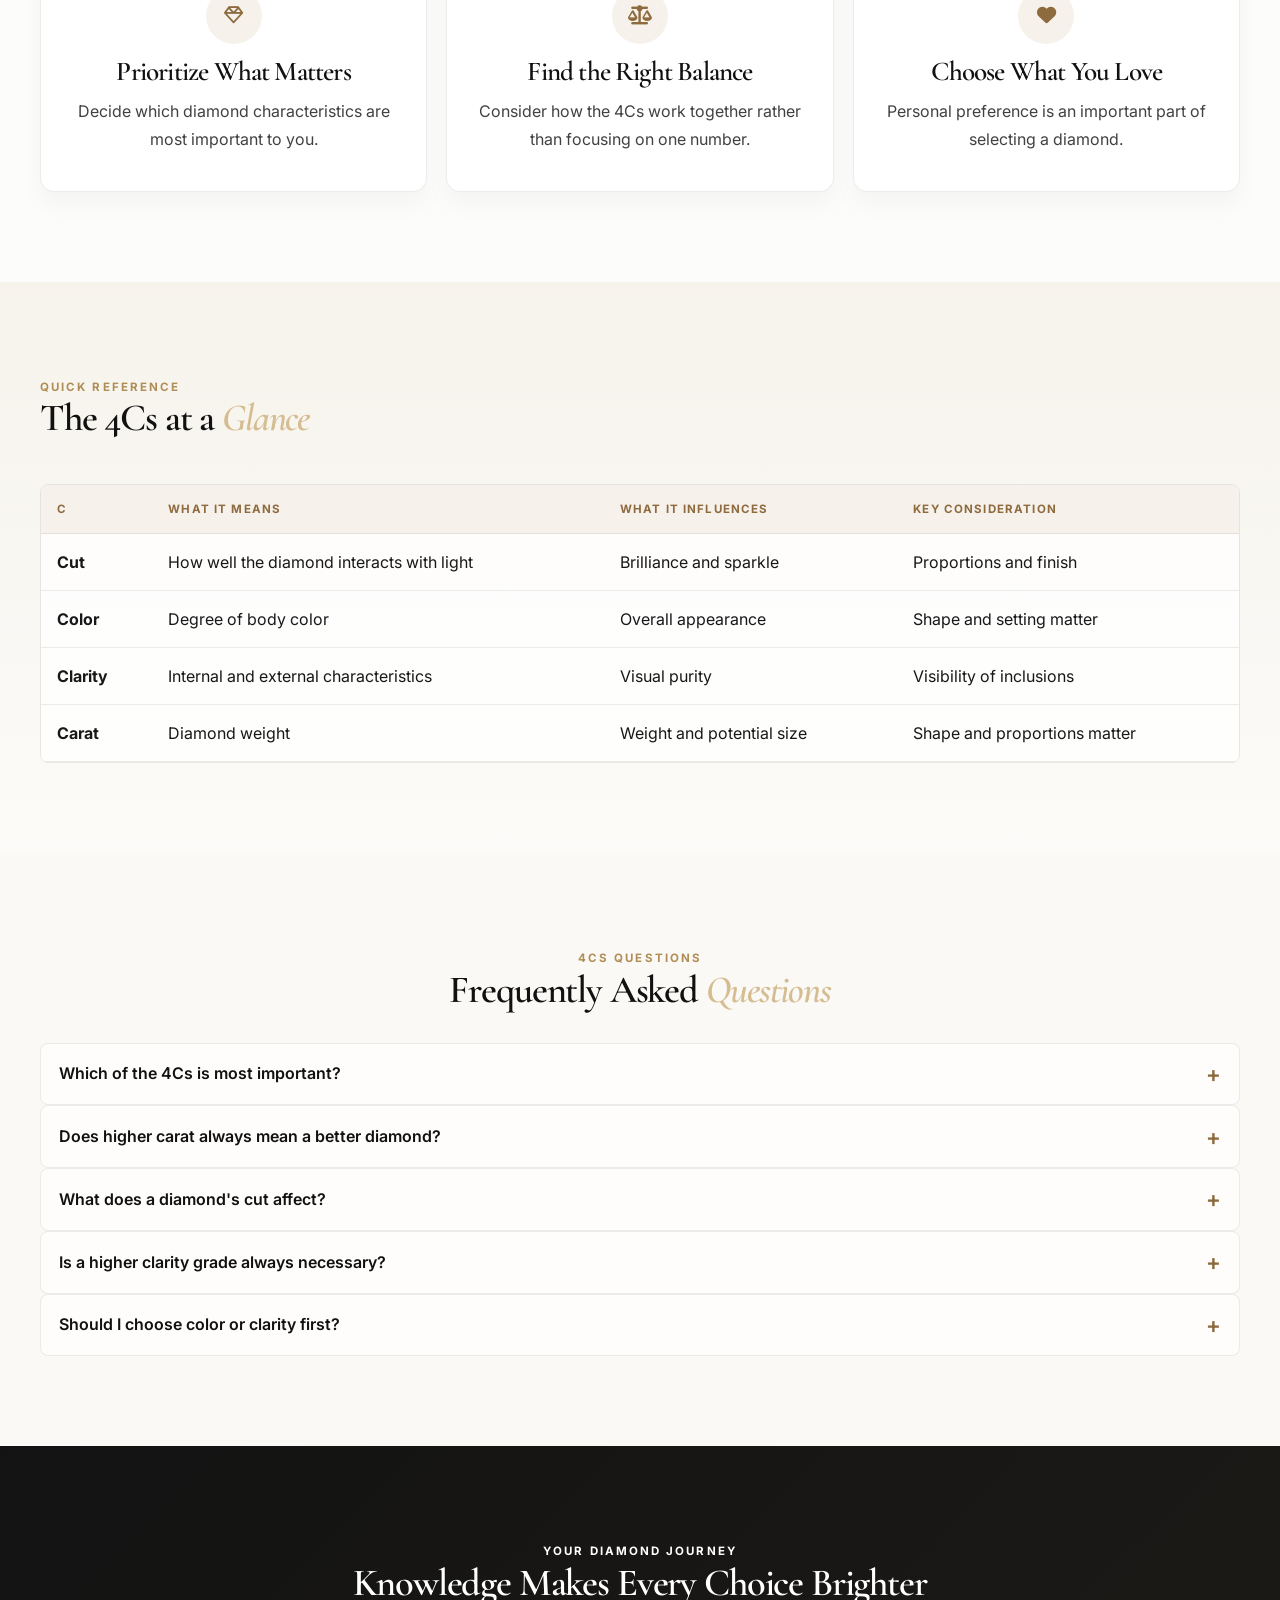
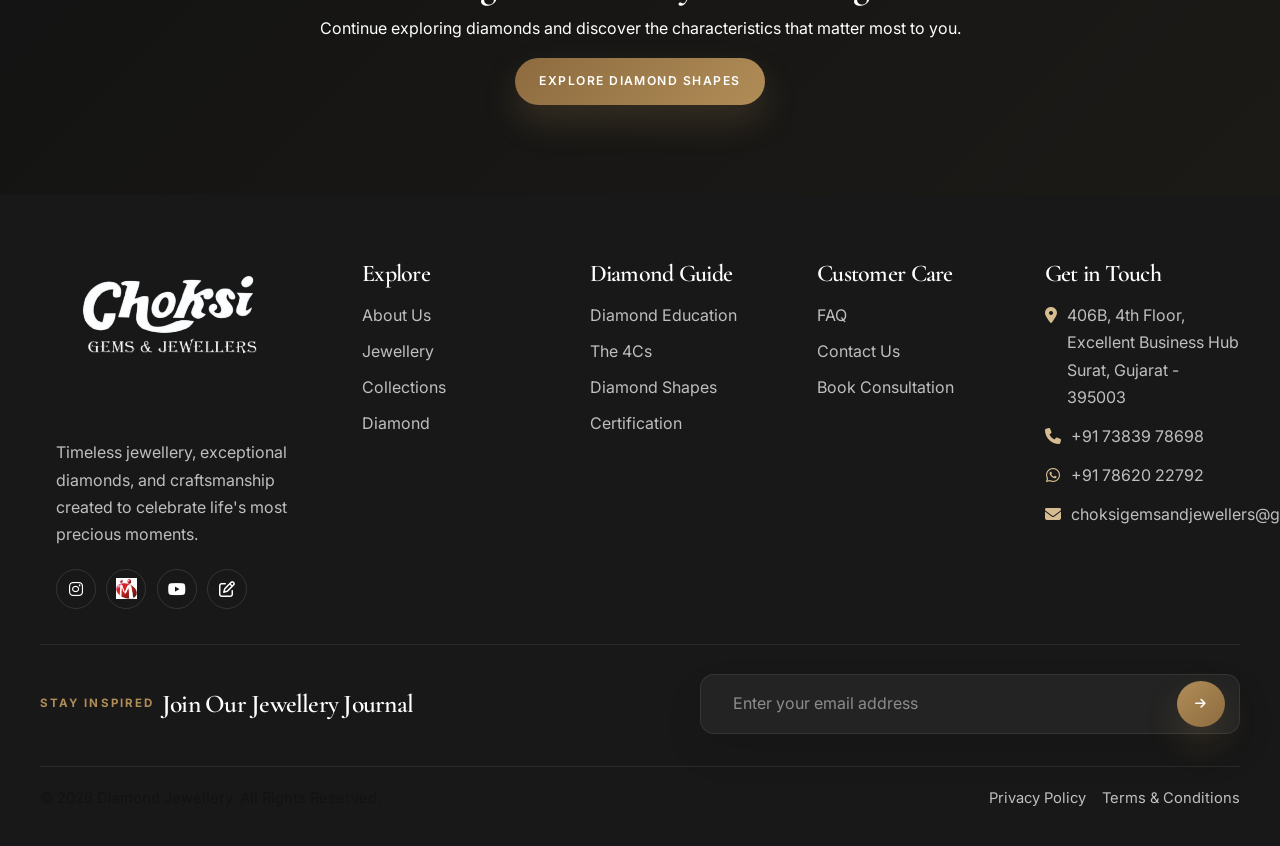
==== commit 7a33c199: "update all html file" ====
--- a/4cs.html
+++ b/4cs.html
@@ -33,6 +33,7 @@
 
     <link rel="stylesheet" href="css/style.css">
     <link rel="stylesheet" href="css/responsive.css">
+    <link rel="stylesheet" href="css/whatsapp.css">
 
 
     <!-- Font Awesome -->
@@ -2204,6 +2205,7 @@
 
     <script src="https://cdn.jsdelivr.net/npm/bootstrap@5.3.3/dist/js/bootstrap.bundle.min.js"></script>
     <script src="js/script.js"></script>
+    <script src="js/whatsapp.js"></script>
 
 </body>
 
--- a/css/whatsapp.css
+++ b/css/whatsapp.css
@@ -0,0 +1,64 @@
+/* WhatsApp Floating Button – SVG fallback */
+.whatsapp-float {
+    position: fixed;
+    bottom: 28px;
+    right: 28px;
+    z-index: 9999;
+    display: flex;
+    align-items: center;
+    justify-content: center;
+    width: 62px;
+    height: 62px;
+    border-radius: 50%;
+    background: #25D366;
+    box-shadow: 0 4px 20px rgba(37, 211, 102, 0.45), 0 2px 8px rgba(0, 0, 0, 0.08);
+    transition: transform 0.25s ease, box-shadow 0.25s ease, background 0.2s ease;
+    text-decoration: none;
+    cursor: pointer;
+    border: none;
+    outline: none;
+    -webkit-tap-highlight-color: transparent;
+}
+
+.whatsapp-float:hover,
+.whatsapp-float:focus-visible {
+    transform: scale(1.10);
+    box-shadow: 0 6px 30px rgba(37, 211, 102, 0.55), 0 2px 12px rgba(0, 0, 0, 0.10);
+    background: #20b85f;
+}
+
+.whatsapp-float:active {
+    transform: scale(0.94);
+}
+
+.whatsapp-float svg {
+    width: 34px;
+    height: 34px;
+    fill: #ffffff;
+    display: block;
+    pointer-events: none;
+}
+
+@media (max-width: 480px) {
+    .whatsapp-float {
+        width: 56px;
+        height: 56px;
+        bottom: 20px;
+        right: 20px;
+    }
+
+    .whatsapp-float svg {
+        width: 30px;
+        height: 30px;
+    }
+}
+
+@media (prefers-reduced-motion: reduce) {
+    .whatsapp-float {
+        transition: none;
+    }
+
+    .whatsapp-float:hover {
+        transform: none;
+    }
+}
